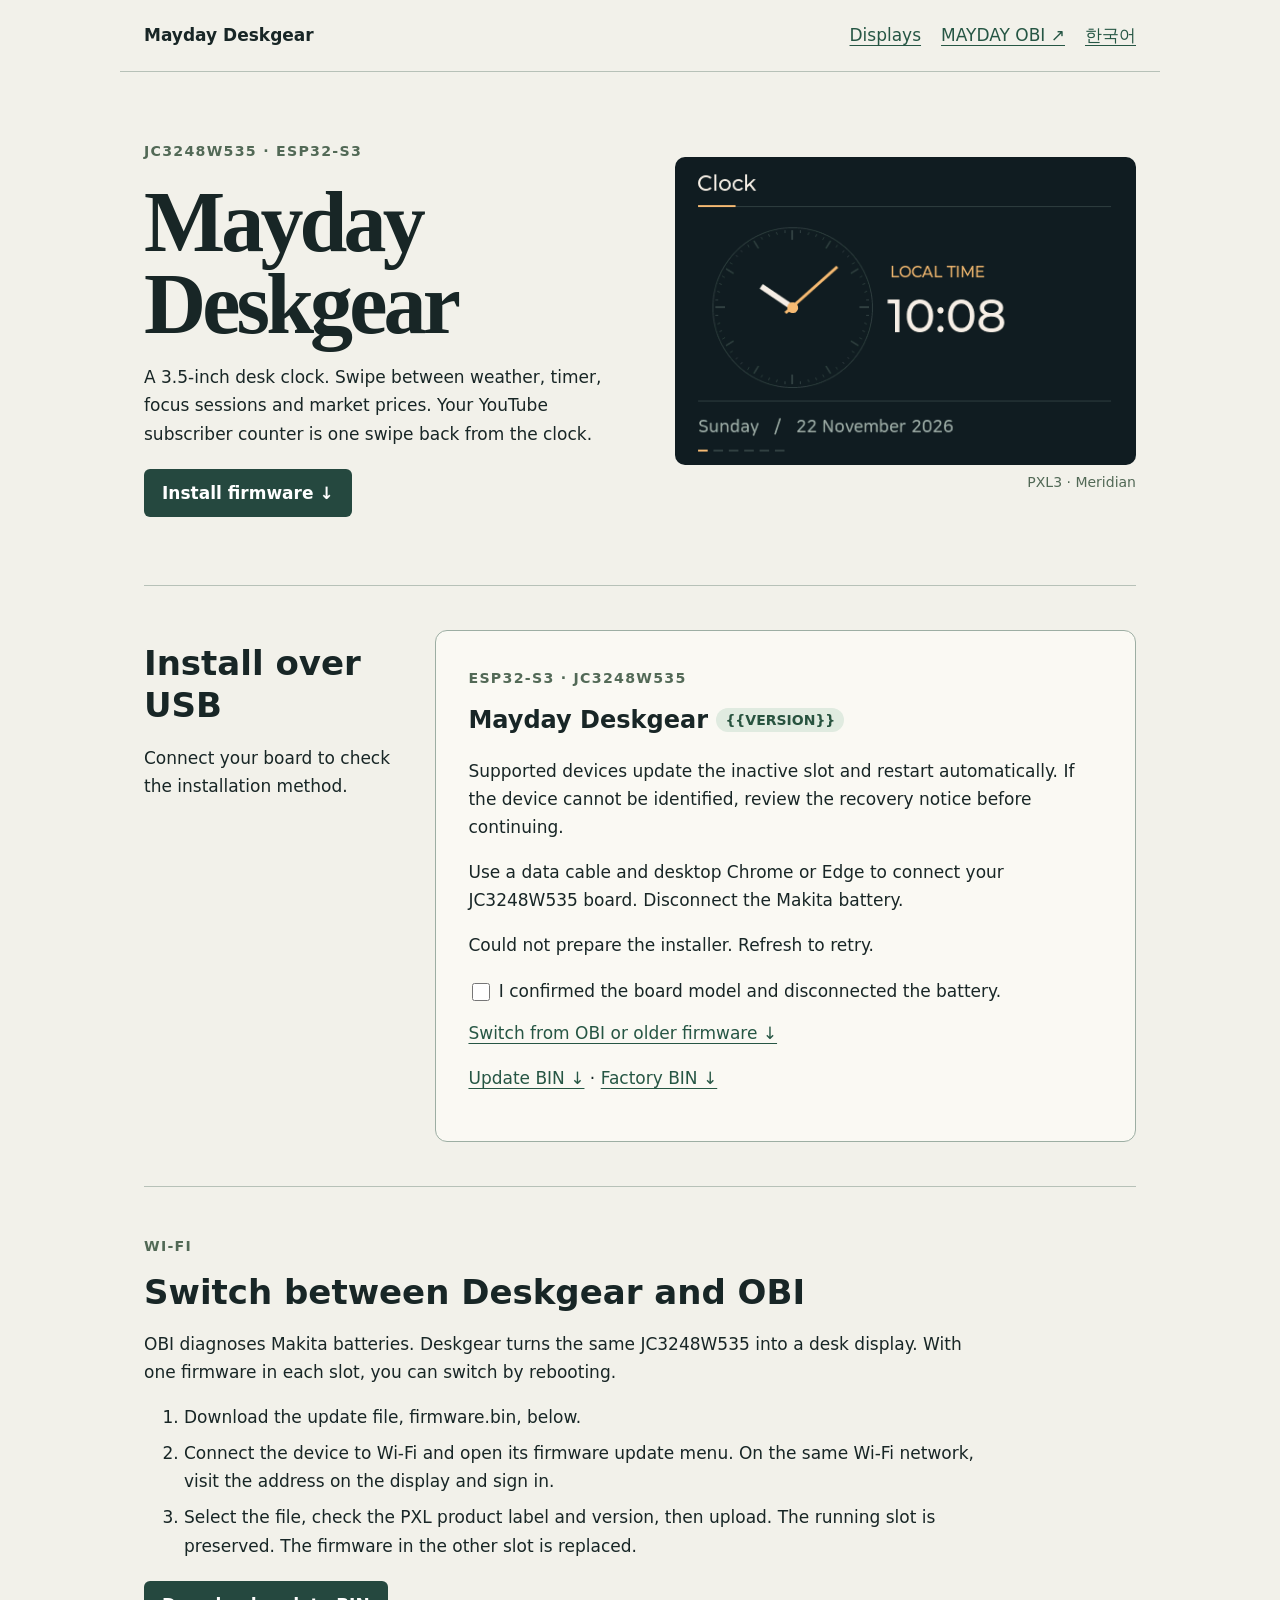
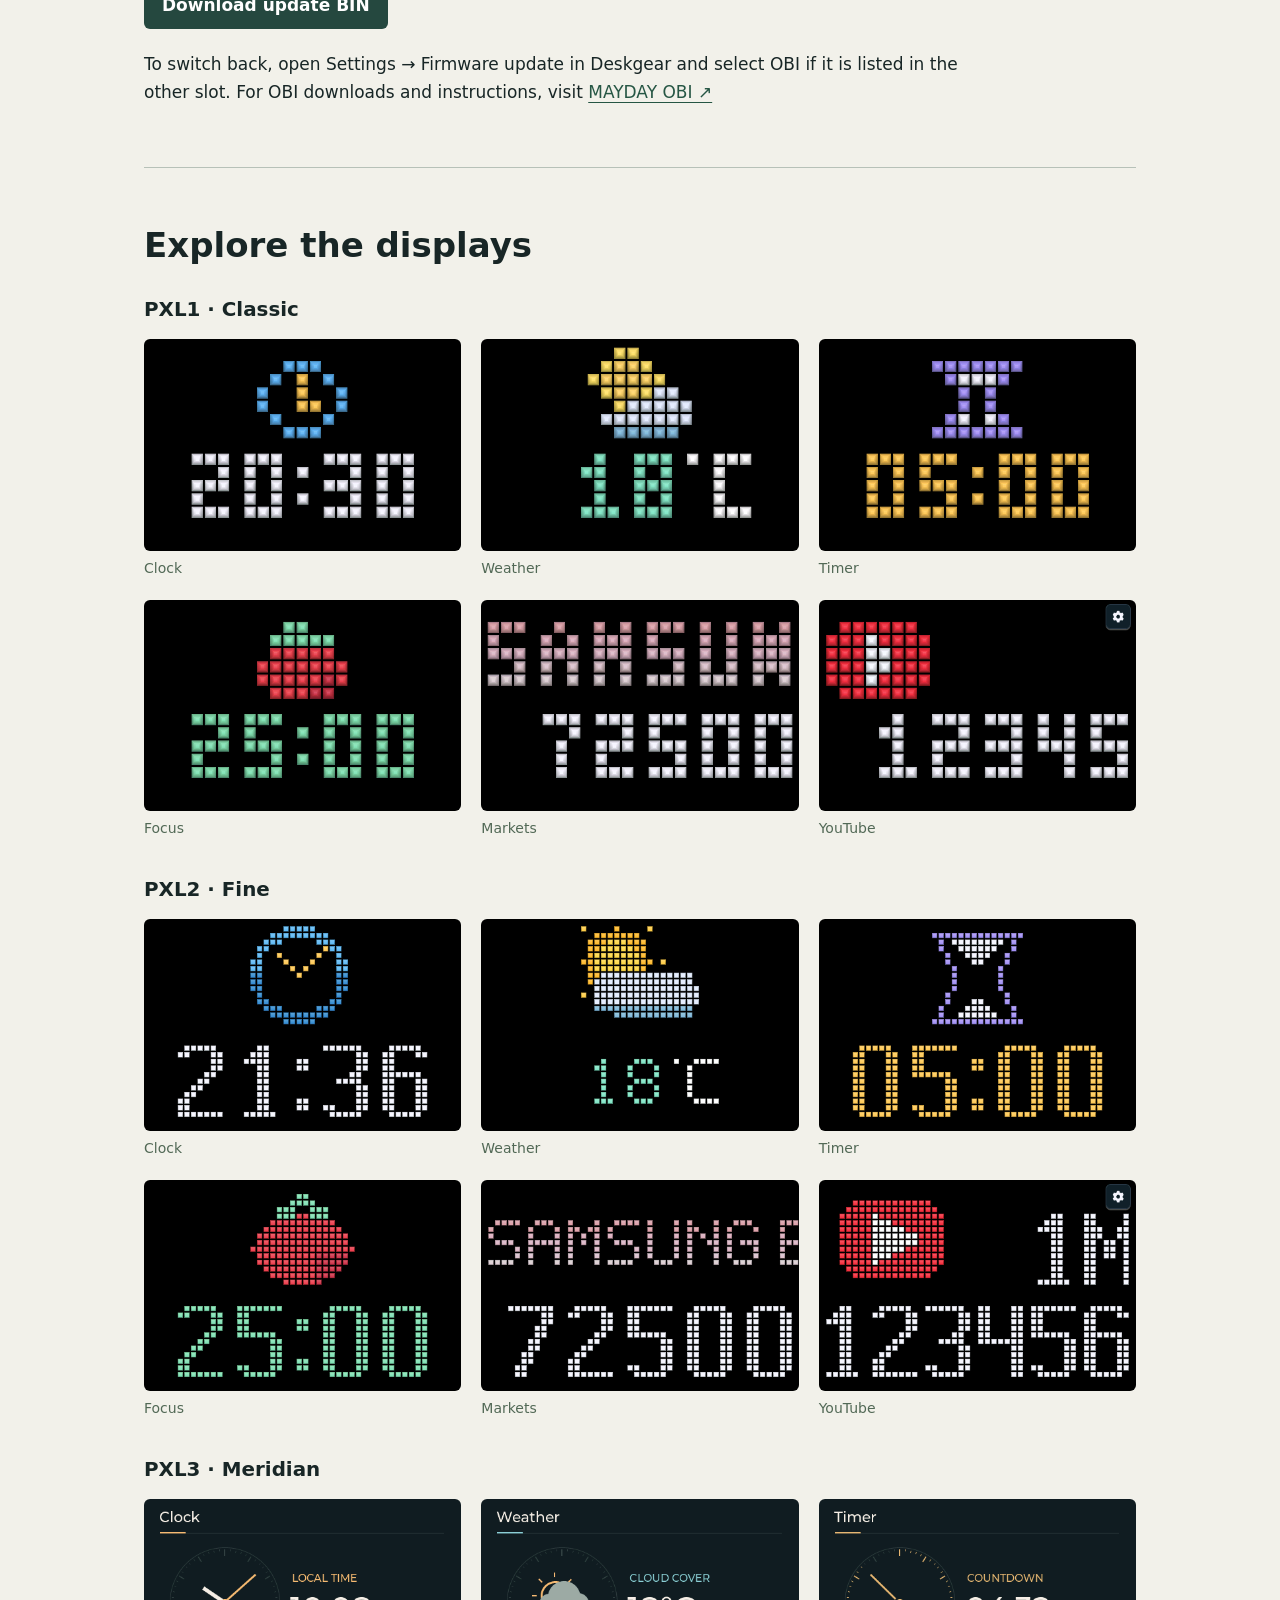
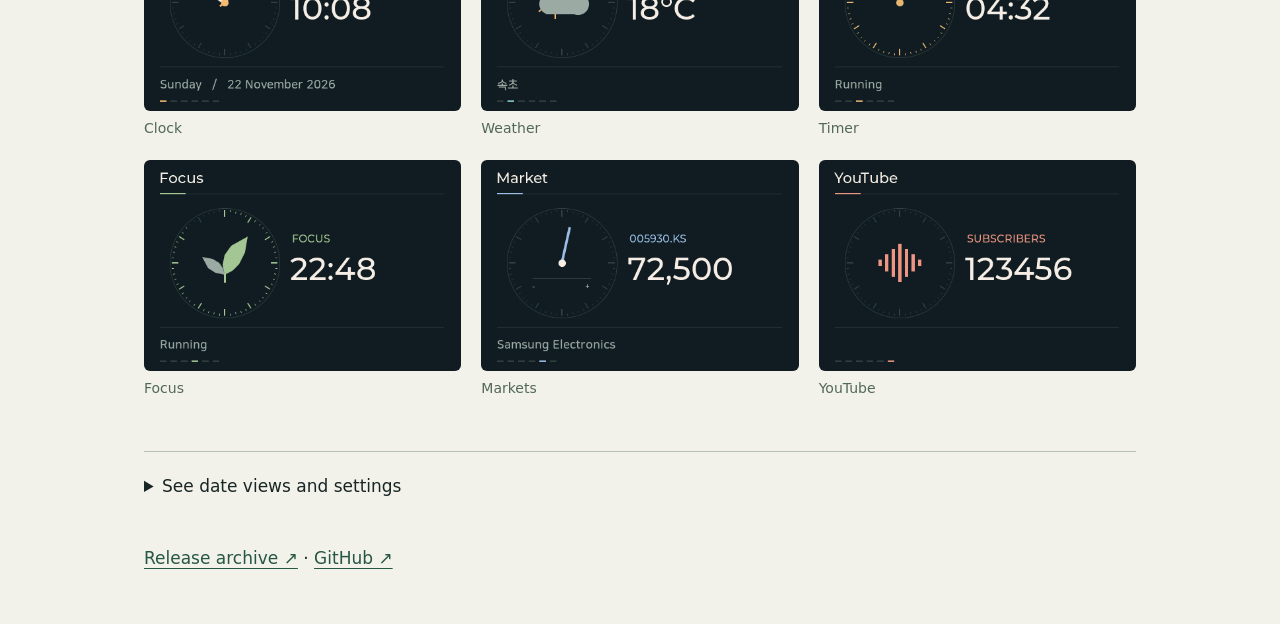
==== site/en/index.html @ 5017c552 "Publish Deskgear v1.00e with USB update detection and complete display gallery" ====
<!doctype html><html lang="en"><meta charset="utf-8"><meta name="viewport" content="width=device-width,initial-scale=1"><title>Mayday Deskgear · Firmware</title><link rel="stylesheet" href="../assets/site.css"><header><strong>Mayday Deskgear</strong><nav><a href="#screens">Displays</a><a href="https://maydaycom.github.io/mayday-obi/en/">MAYDAY OBI ↗</a><a lang="ko" href="../">한국어</a></nav></header><main><section class="hero"><div><small>JC3248W535 · ESP32-S3</small><h1>Mayday<br>Deskgear</h1><p>A 3.5-inch desk clock. Swipe between weather, timer, focus sessions and market prices. Your YouTube subscriber counter is one swipe back from the clock.</p><a class="btn" href="#update">Install firmware ↓</a></div><figure><img src="../assets/meridian.png" width="480" height="320" alt="PXL3 Meridian clock face"><figcaption>PXL3 · Meridian</figcaption></figure></section><section id="update" class="install"><div><h2>Install over USB</h2><p>Connect your board to check the installation method.</p></div><article><small>ESP32-S3 · JC3248W535</small><h3>Mayday Deskgear <b>{{VERSION}}</b></h3><p>Supported devices update the inactive slot and restart automatically. If the device cannot be identified, review the recovery notice before continuing.</p><p>Use a data cable and desktop Chrome or Edge to connect your JC3248W535 board. Disconnect the Makita battery.</p><p id="usb-status" role="status">Preparing the installer.</p><label><input id="board-ok" type="checkbox"> I confirmed the board model and disconnected the battery.</label><div><esp-web-install-button><button class="btn" slot="activate" id="usb-go" disabled>Install firmware via USB</button></esp-web-install-button> <a href="#wifi">Switch from OBI or older firmware ↓</a></div><p><a download href="../firmware/firmware.bin">Update BIN ↓</a> · <a download href="../firmware/firmware.factory.bin">Factory BIN ↓</a></p></article></section><section id="wifi"><small>WI-FI</small><h2>Switch between Deskgear and OBI</h2><p>OBI diagnoses Makita batteries. Deskgear turns the same JC3248W535 into a desk display. With one firmware in each slot, you can switch by rebooting.</p><ol><li>Download the update file, firmware.bin, below.</li><li>Connect the device to Wi-Fi and open its firmware update menu. On the same Wi-Fi network, visit the address on the display and sign in.</li><li>Select the file, check the PXL product label and version, then upload. The running slot is preserved. The firmware in the other slot is replaced.</li></ol><a class="btn" download href="../firmware/firmware.bin">Download update BIN</a><p>To switch back, open Settings → Firmware update in Deskgear and select OBI if it is listed in the other slot. For OBI downloads and instructions, visit <a href="https://maydaycom.github.io/mayday-obi/en/">MAYDAY OBI ↗</a></p></section><section id="screens"><h2>Explore the displays</h2><h3 id="pxl1">PXL1 · Classic</h3><div class="gallery"><figure><a href="../assets/pxl1-clock.png"><img loading="lazy" width="480" height="320" src="../assets/pxl1-clock.png" alt="PXL1 · Classic · Clock"></a><figcaption>Clock</figcaption></figure><figure><a href="../assets/pxl1-weather.png"><img loading="lazy" width="480" height="320" src="../assets/pxl1-weather.png" alt="PXL1 · Classic · Weather"></a><figcaption>Weather</figcaption></figure><figure><a href="../assets/pxl1-timer.png"><img loading="lazy" width="480" height="320" src="../assets/pxl1-timer.png" alt="PXL1 · Classic · Timer"></a><figcaption>Timer</figcaption></figure><figure><a href="../assets/pxl1-pomodoro.png"><img loading="lazy" width="480" height="320" src="../assets/pxl1-pomodoro.png" alt="PXL1 · Classic · Focus"></a><figcaption>Focus</figcaption></figure><figure><a href="../assets/pxl1-market.png"><img loading="lazy" width="480" height="320" src="../assets/pxl1-market.png" alt="PXL1 · Classic · Markets"></a><figcaption>Markets</figcaption></figure><figure><a href="../assets/pxl1-youtube.png"><img loading="lazy" width="480" height="320" src="../assets/pxl1-youtube.png" alt="PXL1 · Classic · YouTube"></a><figcaption>YouTube</figcaption></figure></div><h3 id="pxl2">PXL2 · Fine</h3><div class="gallery"><figure><a href="../assets/pxl2-clock.png"><img loading="lazy" width="480" height="320" src="../assets/pxl2-clock.png" alt="PXL2 · Fine · Clock"></a><figcaption>Clock</figcaption></figure><figure><a href="../assets/pxl2-weather.png"><img loading="lazy" width="480" height="320" src="../assets/pxl2-weather.png" alt="PXL2 · Fine · Weather"></a><figcaption>Weather</figcaption></figure><figure><a href="../assets/pxl2-timer.png"><img loading="lazy" width="480" height="320" src="../assets/pxl2-timer.png" alt="PXL2 · Fine · Timer"></a><figcaption>Timer</figcaption></figure><figure><a href="../assets/pxl2-pomodoro.png"><img loading="lazy" width="480" height="320" src="../assets/pxl2-pomodoro.png" alt="PXL2 · Fine · Focus"></a><figcaption>Focus</figcaption></figure><figure><a href="../assets/pxl2-market.png"><img loading="lazy" width="480" height="320" src="../assets/pxl2-market.png" alt="PXL2 · Fine · Markets"></a><figcaption>Markets</figcaption></figure><figure><a href="../assets/pxl2-youtube.png"><img loading="lazy" width="480" height="320" src="../assets/pxl2-youtube.png" alt="PXL2 · Fine · YouTube"></a><figcaption>YouTube</figcaption></figure></div><h3 id="pxl3">PXL3 · Meridian</h3><div class="gallery"><figure><a href="../assets/pxl3-clock.png"><img loading="lazy" width="480" height="320" src="../assets/pxl3-clock.png" alt="PXL3 · Meridian · Clock"></a><figcaption>Clock</figcaption></figure><figure><a href="../assets/pxl3-weather.png"><img loading="lazy" width="480" height="320" src="../assets/pxl3-weather.png" alt="PXL3 · Meridian · Weather"></a><figcaption>Weather</figcaption></figure><figure><a href="../assets/pxl3-timer.png"><img loading="lazy" width="480" height="320" src="../assets/pxl3-timer.png" alt="PXL3 · Meridian · Timer"></a><figcaption>Timer</figcaption></figure><figure><a href="../assets/pxl3-pomodoro.png"><img loading="lazy" width="480" height="320" src="../assets/pxl3-pomodoro.png" alt="PXL3 · Meridian · Focus"></a><figcaption>Focus</figcaption></figure><figure><a href="../assets/pxl3-market.png"><img loading="lazy" width="480" height="320" src="../assets/pxl3-market.png" alt="PXL3 · Meridian · Markets"></a><figcaption>Markets</figcaption></figure><figure><a href="../assets/pxl3-youtube.png"><img loading="lazy" width="480" height="320" src="../assets/pxl3-youtube.png" alt="PXL3 · Meridian · YouTube"></a><figcaption>YouTube</figcaption></figure></div></section><details class="more"><summary>See date views and settings</summary><div class="gallery"><figure><a href="../assets/pxl1-calendar.png"><img loading="lazy" width="480" height="320" src="../assets/pxl1-calendar.png" alt="PXL1 with date"></a><figcaption>PXL1 with date</figcaption></figure><figure><a href="../assets/pxl2-calendar.png"><img loading="lazy" width="480" height="320" src="../assets/pxl2-calendar.png" alt="PXL2 with date"></a><figcaption>PXL2 with date</figcaption></figure><figure><a href="../assets/settings-menu.png"><img loading="lazy" width="480" height="320" src="../assets/settings-menu.png" alt="Settings"></a><figcaption>Settings</figcaption></figure><figure><a href="../assets/settings-styles.png"><img loading="lazy" width="480" height="320" src="../assets/settings-styles.png" alt="Display styles"></a><figcaption>Display styles</figcaption></figure><figure><a href="../assets/settings-timer1.png"><img loading="lazy" width="480" height="320" src="../assets/settings-timer1.png" alt="PXL1 timer settings"></a><figcaption>PXL1 timer settings</figcaption></figure><figure><a href="../assets/settings-timer2.png"><img loading="lazy" width="480" height="320" src="../assets/settings-timer2.png" alt="PXL2 timer settings"></a><figcaption>PXL2 timer settings</figcaption></figure><figure><a href="../assets/settings-timer3.png"><img loading="lazy" width="480" height="320" src="../assets/settings-timer3.png" alt="PXL3 timer settings"></a><figcaption>PXL3 timer settings</figcaption></figure></div><p><a href="../settings-demo.html?lang=en">Try the six settings screens (simulated) →</a></p></details><footer><a href="https://github.com/MayDayCom/mayday-deskgear/releases">Release archive ↗</a> · <a href="https://github.com/MayDayCom/mayday-deskgear">GitHub ↗</a></footer></main><script type="module" src="../assets/deskgear-install.js"></script></html>
---- site/assets/site.css ----
*{box-sizing:border-box}body{margin:0;background:#f2f1ea;color:#182626;font:17px/1.65 system-ui,sans-serif}header,main{max-width:1040px;margin:auto;padding:0 24px}header{display:flex;align-items:center;justify-content:space-between;min-height:72px;border-bottom:1px solid #b7c1b8}nav{display:flex;gap:20px}a{color:#265644;text-underline-offset:4px}section{padding:44px 0;border-bottom:1px solid #b7c1b8}section p,ol{max-width:78ch}li{margin-bottom:8px}.hero{display:grid;grid-template-columns:1fr 1fr;align-items:center;gap:7%;padding:64px 0}small{color:#526956;font-weight:650;letter-spacing:.09em}h1{font:600 clamp(48px,7vw,86px)/.95 Georgia,serif;letter-spacing:-.045em;margin:18px 0}h2{font-size:clamp(24px,3vw,34px);line-height:1.25;margin:12px 0}figure{margin:0}img{width:100%;height:auto;display:block;border-radius:10px}figcaption{text-align:right;font-size:14px;color:#526956;margin:6px 0}.btn{font:inherit;font-weight:650;display:inline-block;background:#25483f;color:white;border:0;padding:10px 18px;border-radius:6px;text-decoration:none;cursor:pointer;margin:4px 8px 4px 0}footer{padding:24px 0 52px}esp-web-install-button:not(:defined){display:none}@media(max-width:680px){.hero{grid-template-columns:1fr;gap:24px;padding:32px 0}header,main{padding-left:16px;padding-right:16px}nav{gap:10px;font-size:14px}}
.gallery{display:grid;grid-template-columns:repeat(3,minmax(0,1fr));gap:14px 20px}.gallery figcaption{text-align:left}.gallery img{border-radius:6px}#screens h3{margin:28px 0 12px}.btn:disabled{opacity:.5;cursor:default}@media(max-width:680px){.gallery{grid-template-columns:repeat(2,minmax(0,1fr));gap:12px}header nav{flex-wrap:wrap;justify-content:flex-end}}
.install{display:grid;grid-template-columns:minmax(165px,1fr) minmax(0,2.7fr);gap:32px}.install article{border:1px solid #9daea3;border-radius:12px;padding:clamp(16px,3vw,32px);background:#faf9f3}.install h3{font-size:24px;margin:10px 0}.install h3 b{font-size:14px;color:#28533f;background:#e0ebe0;padding:4px 9px;border-radius:20px;vertical-align:middle;white-space:nowrap}.install label{display:block;margin:14px 0}.install input{width:18px;height:18px;vertical-align:middle}.more{padding:20px 0}.more summary{cursor:pointer}.more .gallery{margin-top:18px}@media(max-width:700px){.install{grid-template-columns:1fr;gap:12px}}
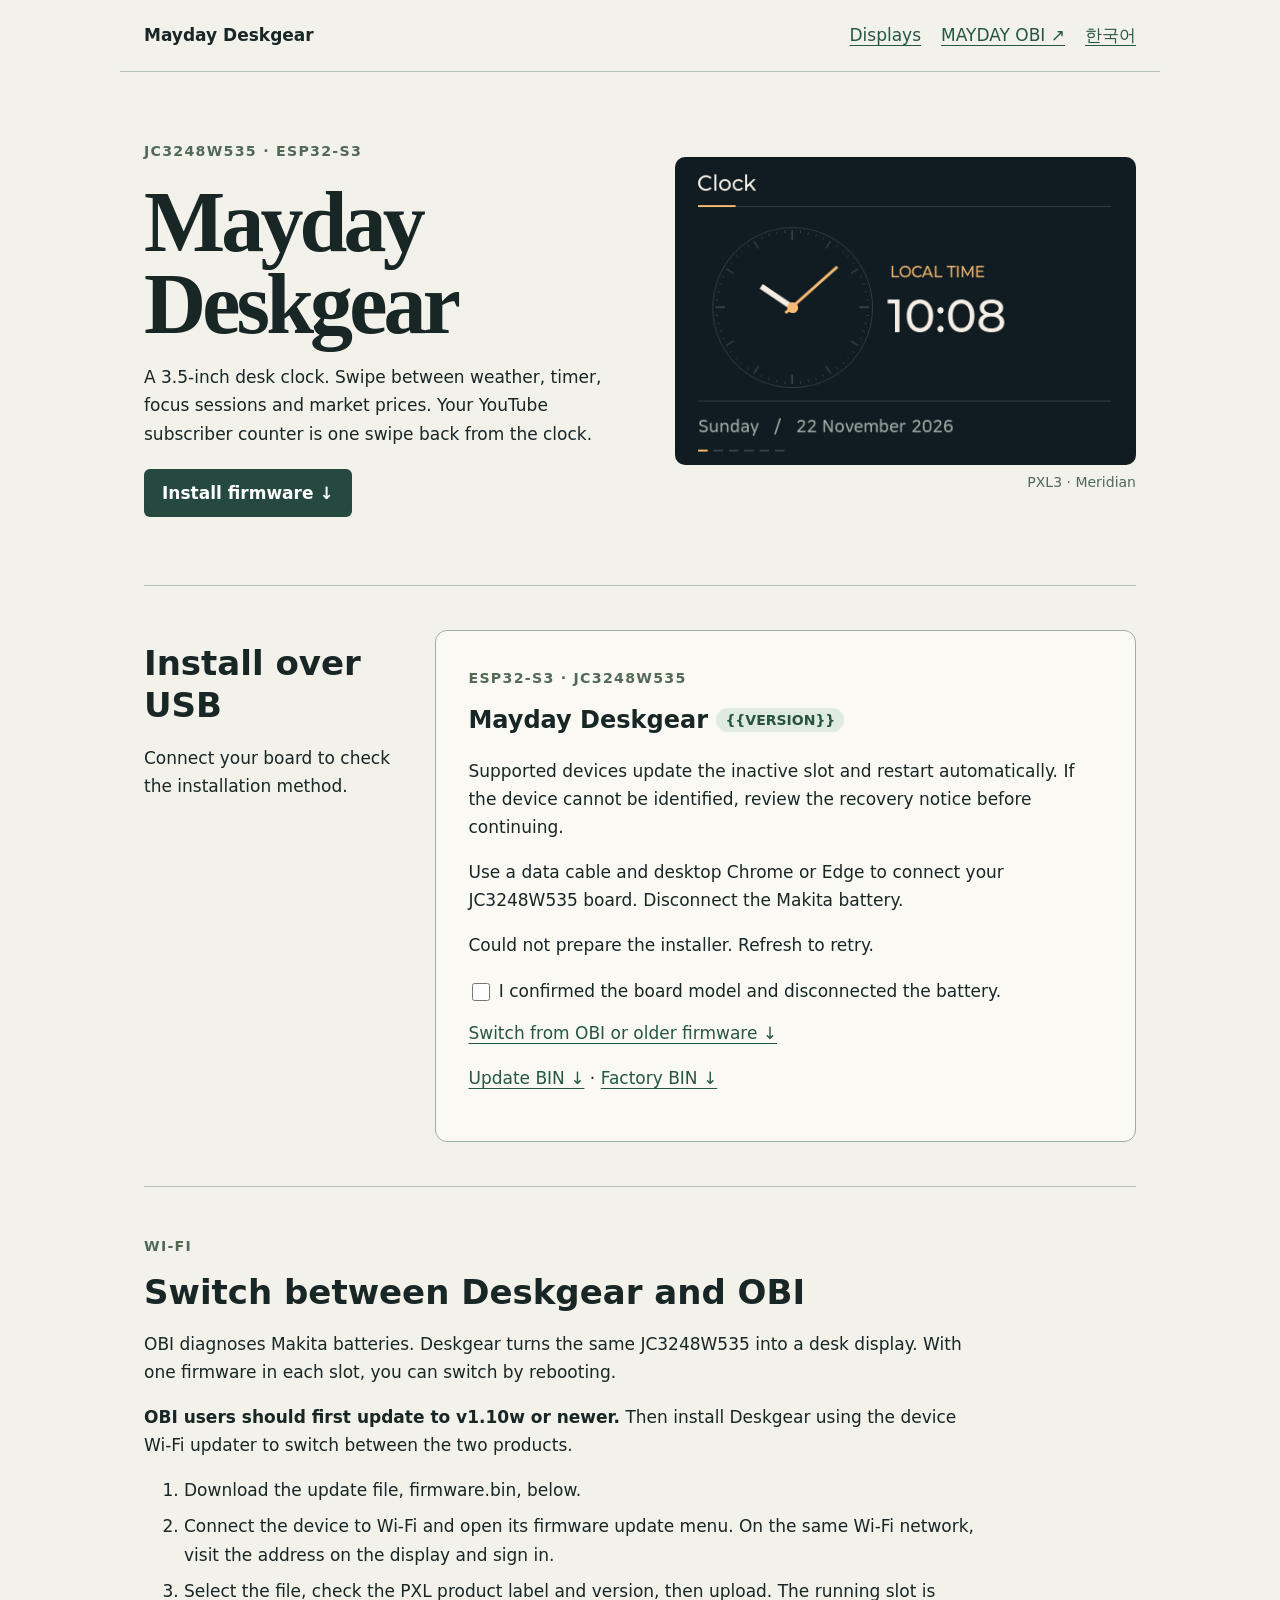
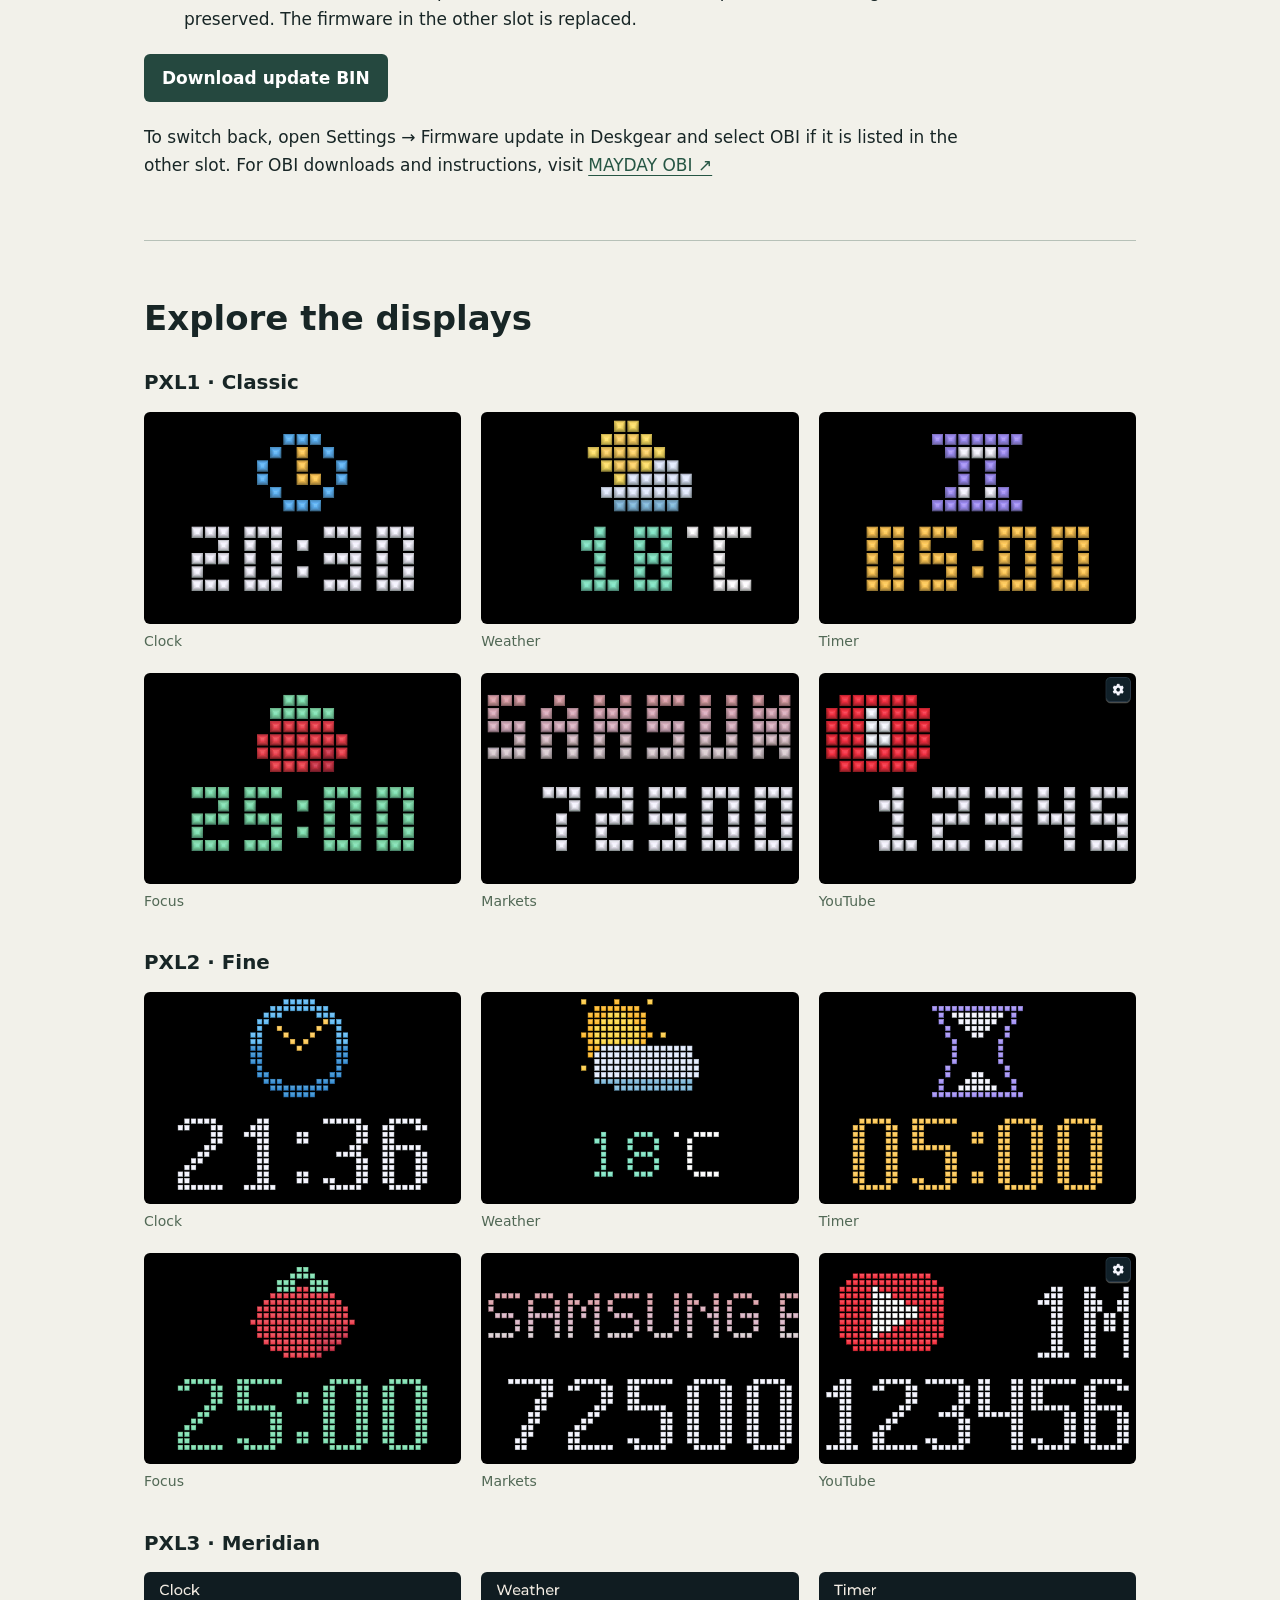
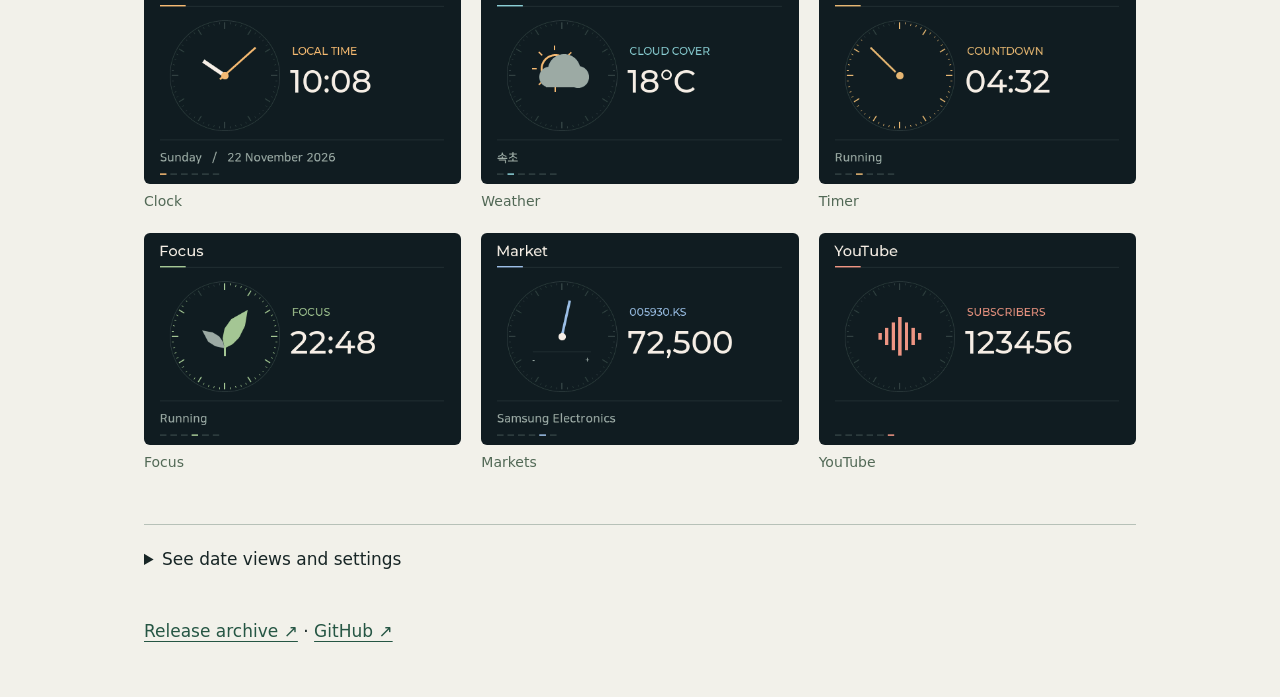
==== commit 6ac10352: "Clarify OBI v1.10w minimum for Deskgear switching" ====
--- a/site/en/index.html
+++ b/site/en/index.html
@@ -1 +1 @@
-<!doctype html><html lang="en"><meta charset="utf-8"><meta name="viewport" content="width=device-width,initial-scale=1"><title>Mayday Deskgear · Firmware</title><link rel="stylesheet" href="../assets/site.css"><header><strong>Mayday Deskgear</strong><nav><a href="#screens">Displays</a><a href="https://maydaycom.github.io/mayday-obi/en/">MAYDAY OBI ↗</a><a lang="ko" href="../">한국어</a></nav></header><main><section class="hero"><div><small>JC3248W535 · ESP32-S3</small><h1>Mayday<br>Deskgear</h1><p>A 3.5-inch desk clock. Swipe between weather, timer, focus sessions and market prices. Your YouTube subscriber counter is one swipe back from the clock.</p><a class="btn" href="#update">Install firmware ↓</a></div><figure><img src="../assets/meridian.png" width="480" height="320" alt="PXL3 Meridian clock face"><figcaption>PXL3 · Meridian</figcaption></figure></section><section id="update" class="install"><div><h2>Install over USB</h2><p>Connect your board to check the installation method.</p></div><article><small>ESP32-S3 · JC3248W535</small><h3>Mayday Deskgear <b>{{VERSION}}</b></h3><p>Supported devices update the inactive slot and restart automatically. If the device cannot be identified, review the recovery notice before continuing.</p><p>Use a data cable and desktop Chrome or Edge to connect your JC3248W535 board. Disconnect the Makita battery.</p><p id="usb-status" role="status">Preparing the installer.</p><label><input id="board-ok" type="checkbox"> I confirmed the board model and disconnected the battery.</label><div><esp-web-install-button><button class="btn" slot="activate" id="usb-go" disabled>Install firmware via USB</button></esp-web-install-button> <a href="#wifi">Switch from OBI or older firmware ↓</a></div><p><a download href="../firmware/firmware.bin">Update BIN ↓</a> · <a download href="../firmware/firmware.factory.bin">Factory BIN ↓</a></p></article></section><section id="wifi"><small>WI-FI</small><h2>Switch between Deskgear and OBI</h2><p>OBI diagnoses Makita batteries. Deskgear turns the same JC3248W535 into a desk display. With one firmware in each slot, you can switch by rebooting.</p><ol><li>Download the update file, firmware.bin, below.</li><li>Connect the device to Wi-Fi and open its firmware update menu. On the same Wi-Fi network, visit the address on the display and sign in.</li><li>Select the file, check the PXL product label and version, then upload. The running slot is preserved. The firmware in the other slot is replaced.</li></ol><a class="btn" download href="../firmware/firmware.bin">Download update BIN</a><p>To switch back, open Settings → Firmware update in Deskgear and select OBI if it is listed in the other slot. For OBI downloads and instructions, visit <a href="https://maydaycom.github.io/mayday-obi/en/">MAYDAY OBI ↗</a></p></section><section id="screens"><h2>Explore the displays</h2><h3 id="pxl1">PXL1 · Classic</h3><div class="gallery"><figure><a href="../assets/pxl1-clock.png"><img loading="lazy" width="480" height="320" src="../assets/pxl1-clock.png" alt="PXL1 · Classic · Clock"></a><figcaption>Clock</figcaption></figure><figure><a href="../assets/pxl1-weather.png"><img loading="lazy" width="480" height="320" src="../assets/pxl1-weather.png" alt="PXL1 · Classic · Weather"></a><figcaption>Weather</figcaption></figure><figure><a href="../assets/pxl1-timer.png"><img loading="lazy" width="480" height="320" src="../assets/pxl1-timer.png" alt="PXL1 · Classic · Timer"></a><figcaption>Timer</figcaption></figure><figure><a href="../assets/pxl1-pomodoro.png"><img loading="lazy" width="480" height="320" src="../assets/pxl1-pomodoro.png" alt="PXL1 · Classic · Focus"></a><figcaption>Focus</figcaption></figure><figure><a href="../assets/pxl1-market.png"><img loading="lazy" width="480" height="320" src="../assets/pxl1-market.png" alt="PXL1 · Classic · Markets"></a><figcaption>Markets</figcaption></figure><figure><a href="../assets/pxl1-youtube.png"><img loading="lazy" width="480" height="320" src="../assets/pxl1-youtube.png" alt="PXL1 · Classic · YouTube"></a><figcaption>YouTube</figcaption></figure></div><h3 id="pxl2">PXL2 · Fine</h3><div class="gallery"><figure><a href="../assets/pxl2-clock.png"><img loading="lazy" width="480" height="320" src="../assets/pxl2-clock.png" alt="PXL2 · Fine · Clock"></a><figcaption>Clock</figcaption></figure><figure><a href="../assets/pxl2-weather.png"><img loading="lazy" width="480" height="320" src="../assets/pxl2-weather.png" alt="PXL2 · Fine · Weather"></a><figcaption>Weather</figcaption></figure><figure><a href="../assets/pxl2-timer.png"><img loading="lazy" width="480" height="320" src="../assets/pxl2-timer.png" alt="PXL2 · Fine · Timer"></a><figcaption>Timer</figcaption></figure><figure><a href="../assets/pxl2-pomodoro.png"><img loading="lazy" width="480" height="320" src="../assets/pxl2-pomodoro.png" alt="PXL2 · Fine · Focus"></a><figcaption>Focus</figcaption></figure><figure><a href="../assets/pxl2-market.png"><img loading="lazy" width="480" height="320" src="../assets/pxl2-market.png" alt="PXL2 · Fine · Markets"></a><figcaption>Markets</figcaption></figure><figure><a href="../assets/pxl2-youtube.png"><img loading="lazy" width="480" height="320" src="../assets/pxl2-youtube.png" alt="PXL2 · Fine · YouTube"></a><figcaption>YouTube</figcaption></figure></div><h3 id="pxl3">PXL3 · Meridian</h3><div class="gallery"><figure><a href="../assets/pxl3-clock.png"><img loading="lazy" width="480" height="320" src="../assets/pxl3-clock.png" alt="PXL3 · Meridian · Clock"></a><figcaption>Clock</figcaption></figure><figure><a href="../assets/pxl3-weather.png"><img loading="lazy" width="480" height="320" src="../assets/pxl3-weather.png" alt="PXL3 · Meridian · Weather"></a><figcaption>Weather</figcaption></figure><figure><a href="../assets/pxl3-timer.png"><img loading="lazy" width="480" height="320" src="../assets/pxl3-timer.png" alt="PXL3 · Meridian · Timer"></a><figcaption>Timer</figcaption></figure><figure><a href="../assets/pxl3-pomodoro.png"><img loading="lazy" width="480" height="320" src="../assets/pxl3-pomodoro.png" alt="PXL3 · Meridian · Focus"></a><figcaption>Focus</figcaption></figure><figure><a href="../assets/pxl3-market.png"><img loading="lazy" width="480" height="320" src="../assets/pxl3-market.png" alt="PXL3 · Meridian · Markets"></a><figcaption>Markets</figcaption></figure><figure><a href="../assets/pxl3-youtube.png"><img loading="lazy" width="480" height="320" src="../assets/pxl3-youtube.png" alt="PXL3 · Meridian · YouTube"></a><figcaption>YouTube</figcaption></figure></div></section><details class="more"><summary>See date views and settings</summary><div class="gallery"><figure><a href="../assets/pxl1-calendar.png"><img loading="lazy" width="480" height="320" src="../assets/pxl1-calendar.png" alt="PXL1 with date"></a><figcaption>PXL1 with date</figcaption></figure><figure><a href="../assets/pxl2-calendar.png"><img loading="lazy" width="480" height="320" src="../assets/pxl2-calendar.png" alt="PXL2 with date"></a><figcaption>PXL2 with date</figcaption></figure><figure><a href="../assets/settings-menu.png"><img loading="lazy" width="480" height="320" src="../assets/settings-menu.png" alt="Settings"></a><figcaption>Settings</figcaption></figure><figure><a href="../assets/settings-styles.png"><img loading="lazy" width="480" height="320" src="../assets/settings-styles.png" alt="Display styles"></a><figcaption>Display styles</figcaption></figure><figure><a href="../assets/settings-timer1.png"><img loading="lazy" width="480" height="320" src="../assets/settings-timer1.png" alt="PXL1 timer settings"></a><figcaption>PXL1 timer settings</figcaption></figure><figure><a href="../assets/settings-timer2.png"><img loading="lazy" width="480" height="320" src="../assets/settings-timer2.png" alt="PXL2 timer settings"></a><figcaption>PXL2 timer settings</figcaption></figure><figure><a href="../assets/settings-timer3.png"><img loading="lazy" width="480" height="320" src="../assets/settings-timer3.png" alt="PXL3 timer settings"></a><figcaption>PXL3 timer settings</figcaption></figure></div><p><a href="../settings-demo.html?lang=en">Try the six settings screens (simulated) →</a></p></details><footer><a href="https://github.com/MayDayCom/mayday-deskgear/releases">Release archive ↗</a> · <a href="https://github.com/MayDayCom/mayday-deskgear">GitHub ↗</a></footer></main><script type="module" src="../assets/deskgear-install.js"></script></html>+<!doctype html><html lang="en"><meta charset="utf-8"><meta name="viewport" content="width=device-width,initial-scale=1"><title>Mayday Deskgear · Firmware</title><link rel="stylesheet" href="../assets/site.css"><header><strong>Mayday Deskgear</strong><nav><a href="#screens">Displays</a><a href="https://maydaycom.github.io/mayday-obi/en/">MAYDAY OBI ↗</a><a lang="ko" href="../">한국어</a></nav></header><main><section class="hero"><div><small>JC3248W535 · ESP32-S3</small><h1>Mayday<br>Deskgear</h1><p>A 3.5-inch desk clock. Swipe between weather, timer, focus sessions and market prices. Your YouTube subscriber counter is one swipe back from the clock.</p><a class="btn" href="#update">Install firmware ↓</a></div><figure><img src="../assets/meridian.png" width="480" height="320" alt="PXL3 Meridian clock face"><figcaption>PXL3 · Meridian</figcaption></figure></section><section id="update" class="install"><div><h2>Install over USB</h2><p>Connect your board to check the installation method.</p></div><article><small>ESP32-S3 · JC3248W535</small><h3>Mayday Deskgear <b>{{VERSION}}</b></h3><p>Supported devices update the inactive slot and restart automatically. If the device cannot be identified, review the recovery notice before continuing.</p><p>Use a data cable and desktop Chrome or Edge to connect your JC3248W535 board. Disconnect the Makita battery.</p><p id="usb-status" role="status">Preparing the installer.</p><label><input id="board-ok" type="checkbox"> I confirmed the board model and disconnected the battery.</label><div><esp-web-install-button><button class="btn" slot="activate" id="usb-go" disabled>Install firmware via USB</button></esp-web-install-button> <a href="#wifi">Switch from OBI or older firmware ↓</a></div><p><a download href="../firmware/firmware.bin">Update BIN ↓</a> · <a download href="../firmware/firmware.factory.bin">Factory BIN ↓</a></p></article></section><section id="wifi"><small>WI-FI</small><h2>Switch between Deskgear and OBI</h2><p>OBI diagnoses Makita batteries. Deskgear turns the same JC3248W535 into a desk display. With one firmware in each slot, you can switch by rebooting.</p><p><strong>OBI users should first update to v1.10w or newer.</strong> Then install Deskgear using the device Wi-Fi updater to switch between the two products.</p><ol><li>Download the update file, firmware.bin, below.</li><li>Connect the device to Wi-Fi and open its firmware update menu. On the same Wi-Fi network, visit the address on the display and sign in.</li><li>Select the file, check the PXL product label and version, then upload. The running slot is preserved. The firmware in the other slot is replaced.</li></ol><a class="btn" download href="../firmware/firmware.bin">Download update BIN</a><p>To switch back, open Settings → Firmware update in Deskgear and select OBI if it is listed in the other slot. For OBI downloads and instructions, visit <a href="https://maydaycom.github.io/mayday-obi/en/">MAYDAY OBI ↗</a></p></section><section id="screens"><h2>Explore the displays</h2><h3 id="pxl1">PXL1 · Classic</h3><div class="gallery"><figure><a href="../assets/pxl1-clock.png"><img loading="lazy" width="480" height="320" src="../assets/pxl1-clock.png" alt="PXL1 · Classic · Clock"></a><figcaption>Clock</figcaption></figure><figure><a href="../assets/pxl1-weather.png"><img loading="lazy" width="480" height="320" src="../assets/pxl1-weather.png" alt="PXL1 · Classic · Weather"></a><figcaption>Weather</figcaption></figure><figure><a href="../assets/pxl1-timer.png"><img loading="lazy" width="480" height="320" src="../assets/pxl1-timer.png" alt="PXL1 · Classic · Timer"></a><figcaption>Timer</figcaption></figure><figure><a href="../assets/pxl1-pomodoro.png"><img loading="lazy" width="480" height="320" src="../assets/pxl1-pomodoro.png" alt="PXL1 · Classic · Focus"></a><figcaption>Focus</figcaption></figure><figure><a href="../assets/pxl1-market.png"><img loading="lazy" width="480" height="320" src="../assets/pxl1-market.png" alt="PXL1 · Classic · Markets"></a><figcaption>Markets</figcaption></figure><figure><a href="../assets/pxl1-youtube.png"><img loading="lazy" width="480" height="320" src="../assets/pxl1-youtube.png" alt="PXL1 · Classic · YouTube"></a><figcaption>YouTube</figcaption></figure></div><h3 id="pxl2">PXL2 · Fine</h3><div class="gallery"><figure><a href="../assets/pxl2-clock.png"><img loading="lazy" width="480" height="320" src="../assets/pxl2-clock.png" alt="PXL2 · Fine · Clock"></a><figcaption>Clock</figcaption></figure><figure><a href="../assets/pxl2-weather.png"><img loading="lazy" width="480" height="320" src="../assets/pxl2-weather.png" alt="PXL2 · Fine · Weather"></a><figcaption>Weather</figcaption></figure><figure><a href="../assets/pxl2-timer.png"><img loading="lazy" width="480" height="320" src="../assets/pxl2-timer.png" alt="PXL2 · Fine · Timer"></a><figcaption>Timer</figcaption></figure><figure><a href="../assets/pxl2-pomodoro.png"><img loading="lazy" width="480" height="320" src="../assets/pxl2-pomodoro.png" alt="PXL2 · Fine · Focus"></a><figcaption>Focus</figcaption></figure><figure><a href="../assets/pxl2-market.png"><img loading="lazy" width="480" height="320" src="../assets/pxl2-market.png" alt="PXL2 · Fine · Markets"></a><figcaption>Markets</figcaption></figure><figure><a href="../assets/pxl2-youtube.png"><img loading="lazy" width="480" height="320" src="../assets/pxl2-youtube.png" alt="PXL2 · Fine · YouTube"></a><figcaption>YouTube</figcaption></figure></div><h3 id="pxl3">PXL3 · Meridian</h3><div class="gallery"><figure><a href="../assets/pxl3-clock.png"><img loading="lazy" width="480" height="320" src="../assets/pxl3-clock.png" alt="PXL3 · Meridian · Clock"></a><figcaption>Clock</figcaption></figure><figure><a href="../assets/pxl3-weather.png"><img loading="lazy" width="480" height="320" src="../assets/pxl3-weather.png" alt="PXL3 · Meridian · Weather"></a><figcaption>Weather</figcaption></figure><figure><a href="../assets/pxl3-timer.png"><img loading="lazy" width="480" height="320" src="../assets/pxl3-timer.png" alt="PXL3 · Meridian · Timer"></a><figcaption>Timer</figcaption></figure><figure><a href="../assets/pxl3-pomodoro.png"><img loading="lazy" width="480" height="320" src="../assets/pxl3-pomodoro.png" alt="PXL3 · Meridian · Focus"></a><figcaption>Focus</figcaption></figure><figure><a href="../assets/pxl3-market.png"><img loading="lazy" width="480" height="320" src="../assets/pxl3-market.png" alt="PXL3 · Meridian · Markets"></a><figcaption>Markets</figcaption></figure><figure><a href="../assets/pxl3-youtube.png"><img loading="lazy" width="480" height="320" src="../assets/pxl3-youtube.png" alt="PXL3 · Meridian · YouTube"></a><figcaption>YouTube</figcaption></figure></div></section><details class="more"><summary>See date views and settings</summary><div class="gallery"><figure><a href="../assets/pxl1-calendar.png"><img loading="lazy" width="480" height="320" src="../assets/pxl1-calendar.png" alt="PXL1 with date"></a><figcaption>PXL1 with date</figcaption></figure><figure><a href="../assets/pxl2-calendar.png"><img loading="lazy" width="480" height="320" src="../assets/pxl2-calendar.png" alt="PXL2 with date"></a><figcaption>PXL2 with date</figcaption></figure><figure><a href="../assets/settings-menu.png"><img loading="lazy" width="480" height="320" src="../assets/settings-menu.png" alt="Settings"></a><figcaption>Settings</figcaption></figure><figure><a href="../assets/settings-styles.png"><img loading="lazy" width="480" height="320" src="../assets/settings-styles.png" alt="Display styles"></a><figcaption>Display styles</figcaption></figure><figure><a href="../assets/settings-timer1.png"><img loading="lazy" width="480" height="320" src="../assets/settings-timer1.png" alt="PXL1 timer settings"></a><figcaption>PXL1 timer settings</figcaption></figure><figure><a href="../assets/settings-timer2.png"><img loading="lazy" width="480" height="320" src="../assets/settings-timer2.png" alt="PXL2 timer settings"></a><figcaption>PXL2 timer settings</figcaption></figure><figure><a href="../assets/settings-timer3.png"><img loading="lazy" width="480" height="320" src="../assets/settings-timer3.png" alt="PXL3 timer settings"></a><figcaption>PXL3 timer settings</figcaption></figure></div><p><a href="../settings-demo.html?lang=en">Try the six settings screens (simulated) →</a></p></details><footer><a href="https://github.com/MayDayCom/mayday-deskgear/releases">Release archive ↗</a> · <a href="https://github.com/MayDayCom/mayday-deskgear">GitHub ↗</a></footer></main><script type="module" src="../assets/deskgear-install.js"></script></html>
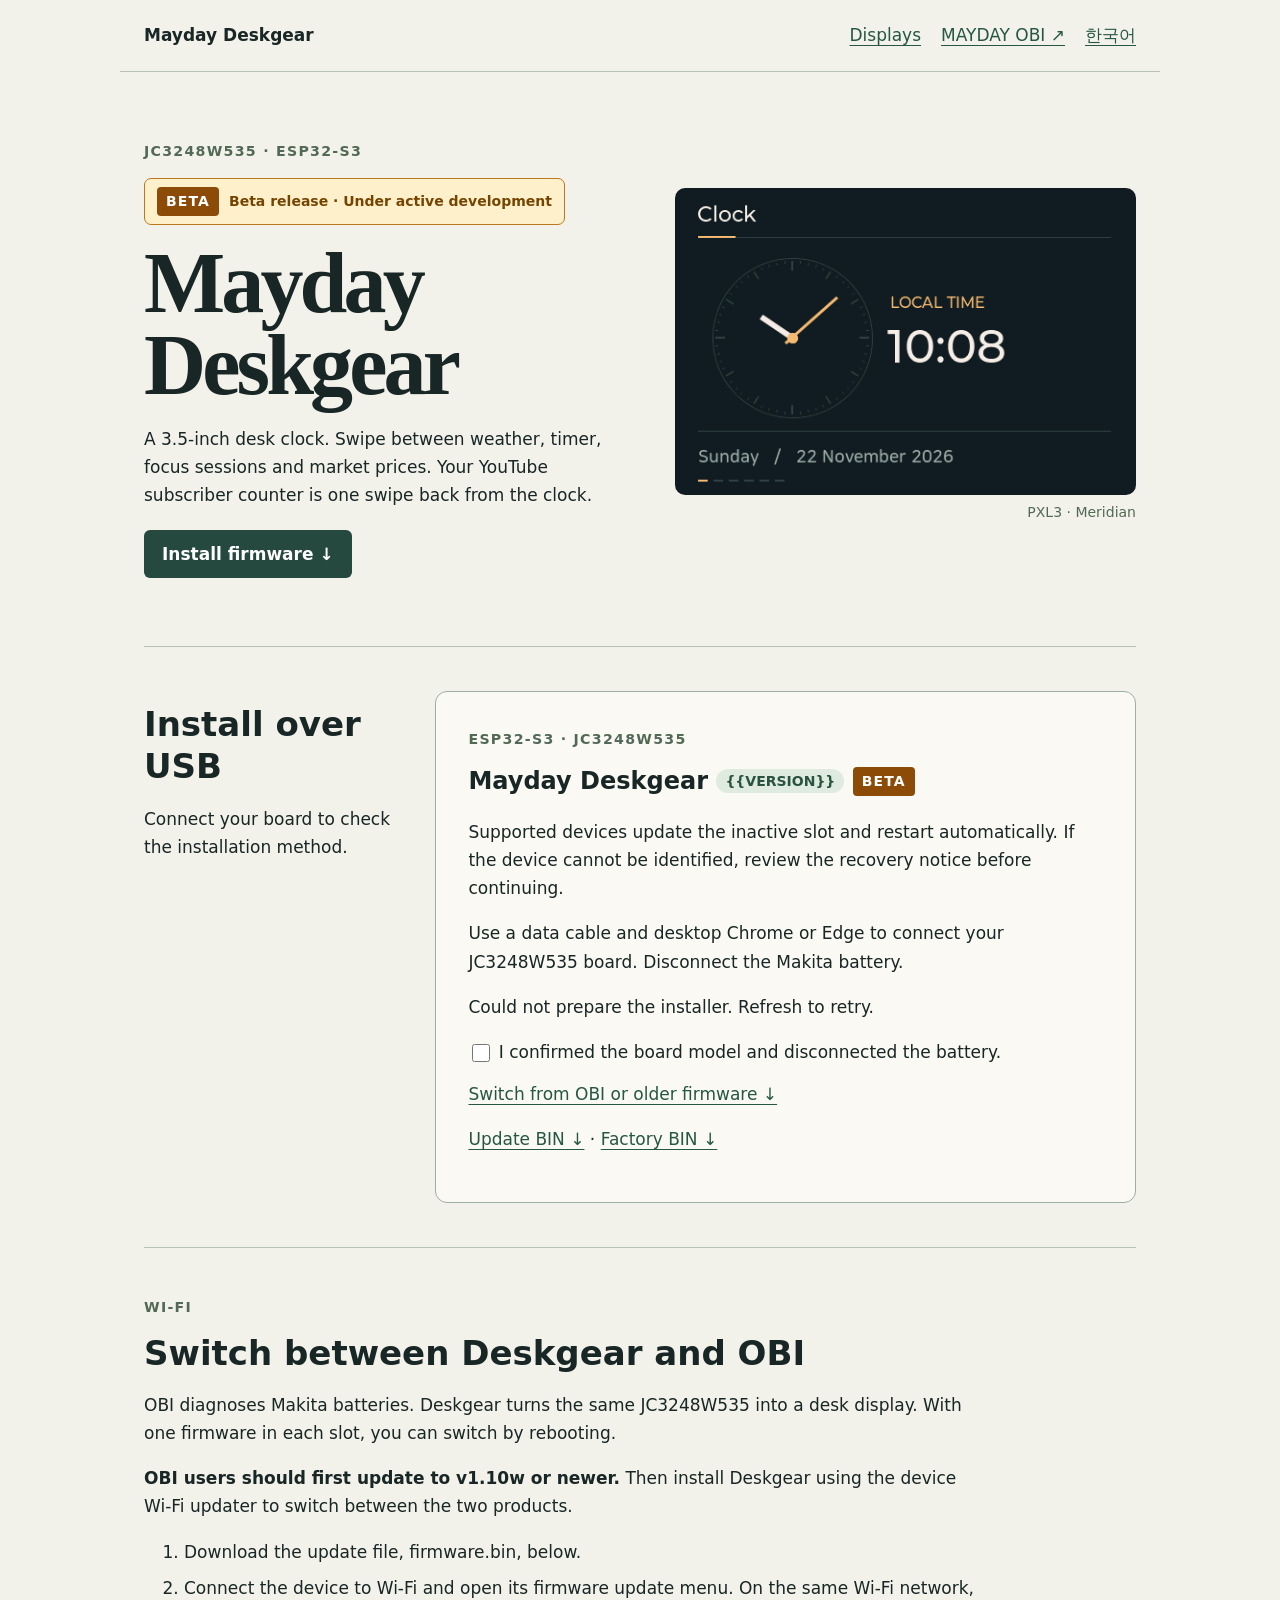
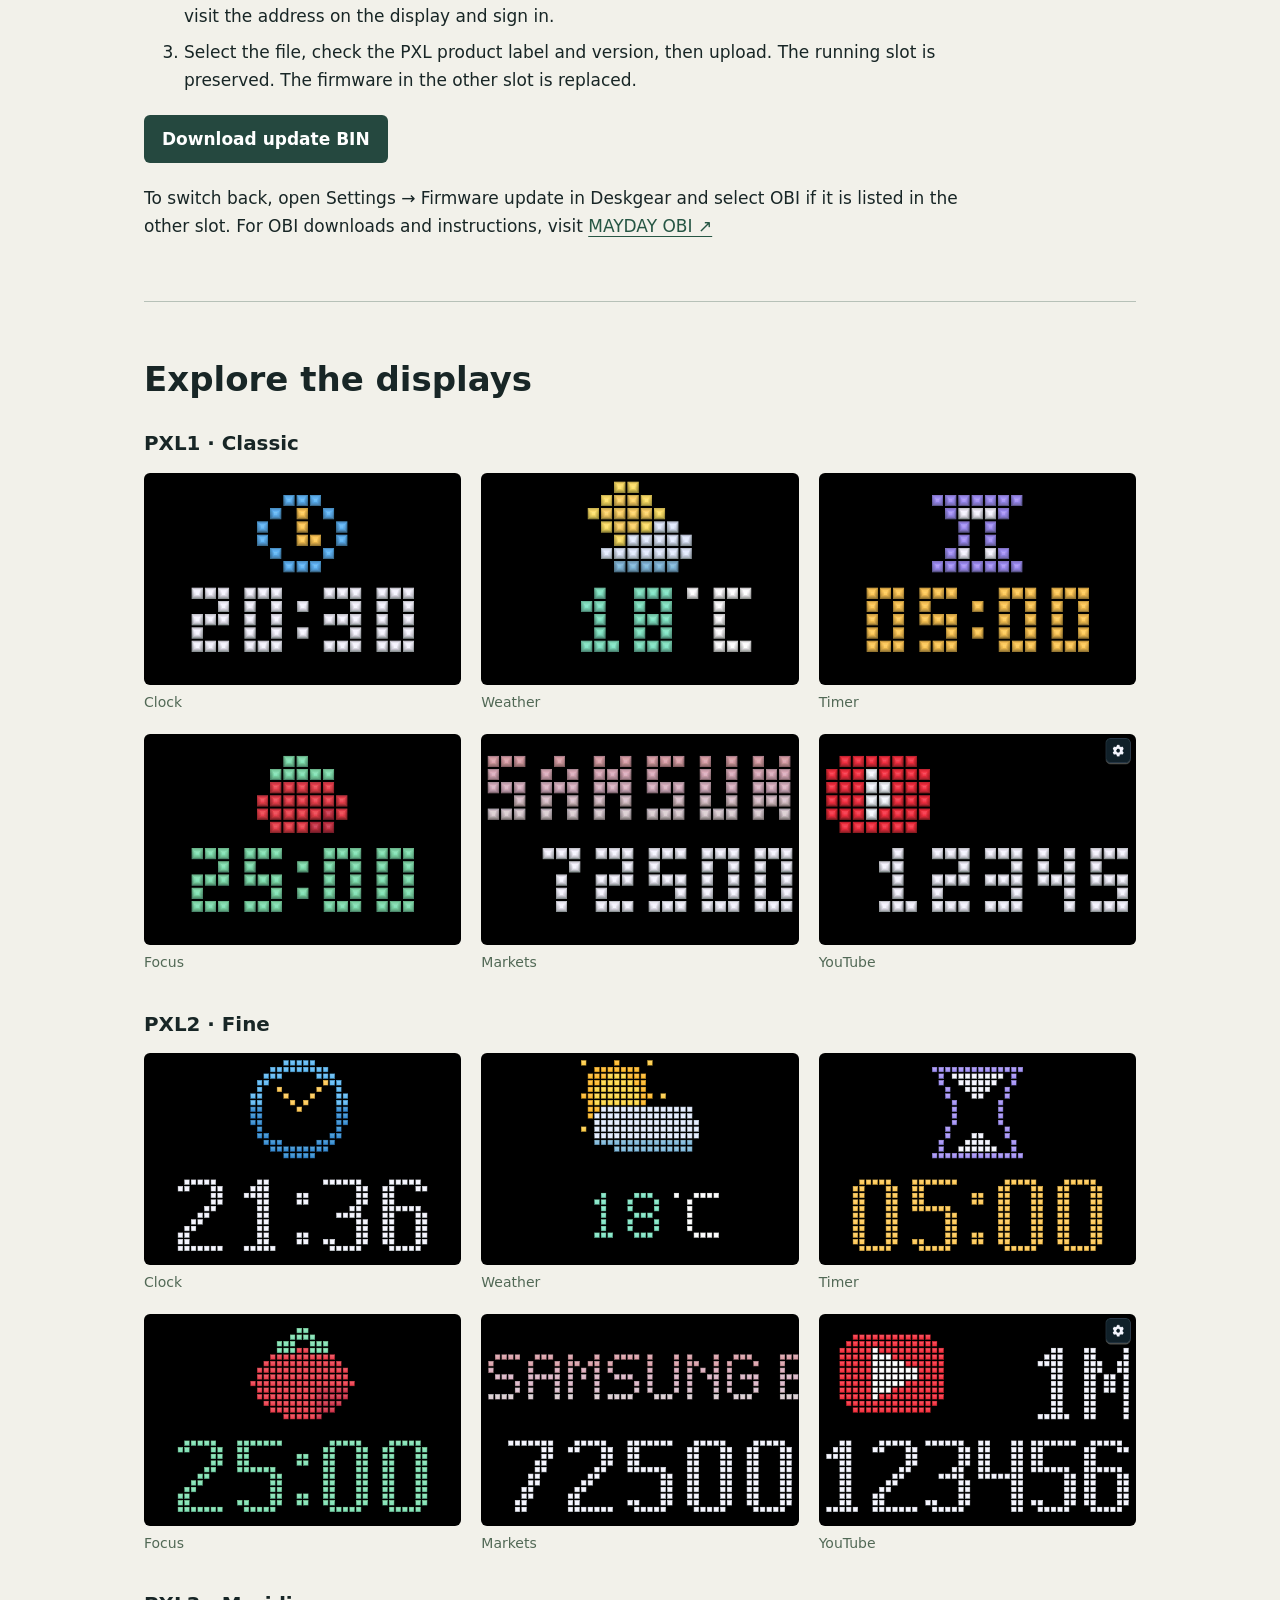
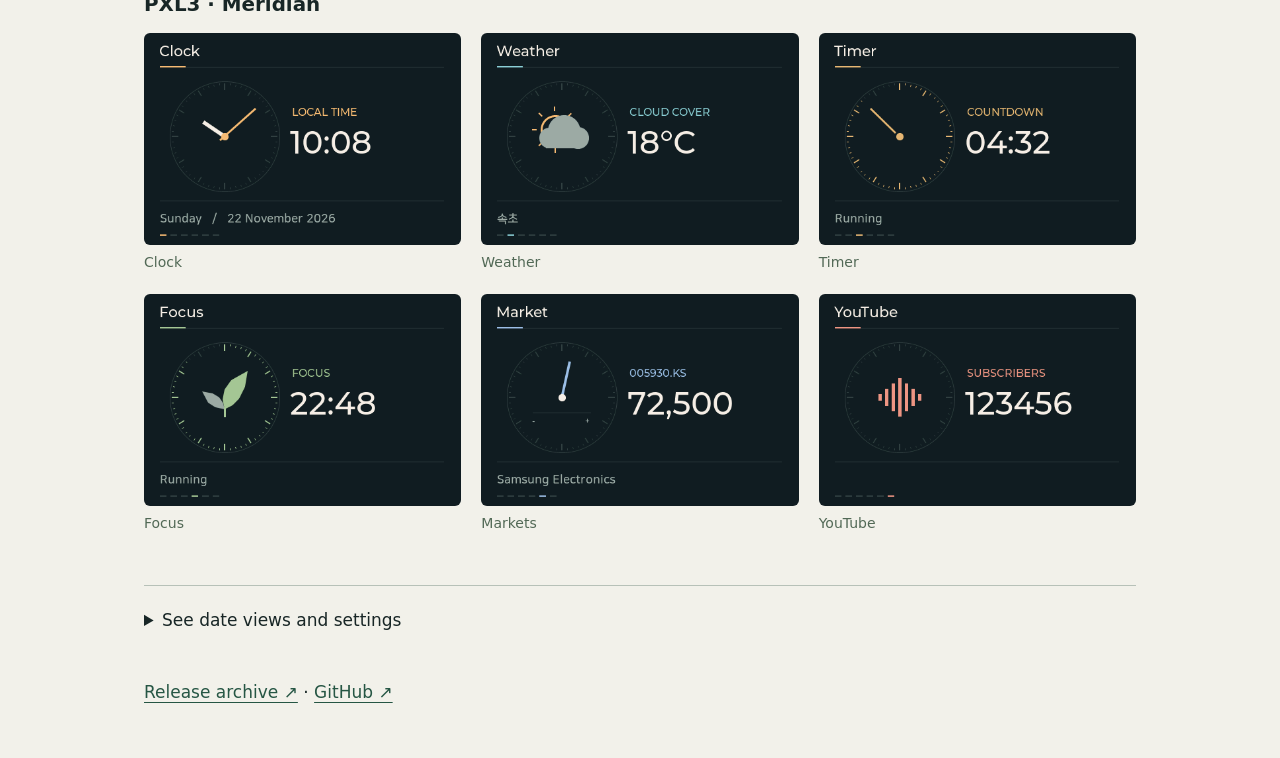
==== commit d9eb7781: "Highlight Deskgear beta status in both languages" ====
--- a/site/en/index.html
+++ b/site/en/index.html
@@ -1 +1 @@
-<!doctype html><html lang="en"><meta charset="utf-8"><meta name="viewport" content="width=device-width,initial-scale=1"><title>Mayday Deskgear · Firmware</title><link rel="stylesheet" href="../assets/site.css"><header><strong>Mayday Deskgear</strong><nav><a href="#screens">Displays</a><a href="https://maydaycom.github.io/mayday-obi/en/">MAYDAY OBI ↗</a><a lang="ko" href="../">한국어</a></nav></header><main><section class="hero"><div><small>JC3248W535 · ESP32-S3</small><h1>Mayday<br>Deskgear</h1><p>A 3.5-inch desk clock. Swipe between weather, timer, focus sessions and market prices. Your YouTube subscriber counter is one swipe back from the clock.</p><a class="btn" href="#update">Install firmware ↓</a></div><figure><img src="../assets/meridian.png" width="480" height="320" alt="PXL3 Meridian clock face"><figcaption>PXL3 · Meridian</figcaption></figure></section><section id="update" class="install"><div><h2>Install over USB</h2><p>Connect your board to check the installation method.</p></div><article><small>ESP32-S3 · JC3248W535</small><h3>Mayday Deskgear <b>{{VERSION}}</b></h3><p>Supported devices update the inactive slot and restart automatically. If the device cannot be identified, review the recovery notice before continuing.</p><p>Use a data cable and desktop Chrome or Edge to connect your JC3248W535 board. Disconnect the Makita battery.</p><p id="usb-status" role="status">Preparing the installer.</p><label><input id="board-ok" type="checkbox"> I confirmed the board model and disconnected the battery.</label><div><esp-web-install-button><button class="btn" slot="activate" id="usb-go" disabled>Install firmware via USB</button></esp-web-install-button> <a href="#wifi">Switch from OBI or older firmware ↓</a></div><p><a download href="../firmware/firmware.bin">Update BIN ↓</a> · <a download href="../firmware/firmware.factory.bin">Factory BIN ↓</a></p></article></section><section id="wifi"><small>WI-FI</small><h2>Switch between Deskgear and OBI</h2><p>OBI diagnoses Makita batteries. Deskgear turns the same JC3248W535 into a desk display. With one firmware in each slot, you can switch by rebooting.</p><p><strong>OBI users should first update to v1.10w or newer.</strong> Then install Deskgear using the device Wi-Fi updater to switch between the two products.</p><ol><li>Download the update file, firmware.bin, below.</li><li>Connect the device to Wi-Fi and open its firmware update menu. On the same Wi-Fi network, visit the address on the display and sign in.</li><li>Select the file, check the PXL product label and version, then upload. The running slot is preserved. The firmware in the other slot is replaced.</li></ol><a class="btn" download href="../firmware/firmware.bin">Download update BIN</a><p>To switch back, open Settings → Firmware update in Deskgear and select OBI if it is listed in the other slot. For OBI downloads and instructions, visit <a href="https://maydaycom.github.io/mayday-obi/en/">MAYDAY OBI ↗</a></p></section><section id="screens"><h2>Explore the displays</h2><h3 id="pxl1">PXL1 · Classic</h3><div class="gallery"><figure><a href="../assets/pxl1-clock.png"><img loading="lazy" width="480" height="320" src="../assets/pxl1-clock.png" alt="PXL1 · Classic · Clock"></a><figcaption>Clock</figcaption></figure><figure><a href="../assets/pxl1-weather.png"><img loading="lazy" width="480" height="320" src="../assets/pxl1-weather.png" alt="PXL1 · Classic · Weather"></a><figcaption>Weather</figcaption></figure><figure><a href="../assets/pxl1-timer.png"><img loading="lazy" width="480" height="320" src="../assets/pxl1-timer.png" alt="PXL1 · Classic · Timer"></a><figcaption>Timer</figcaption></figure><figure><a href="../assets/pxl1-pomodoro.png"><img loading="lazy" width="480" height="320" src="../assets/pxl1-pomodoro.png" alt="PXL1 · Classic · Focus"></a><figcaption>Focus</figcaption></figure><figure><a href="../assets/pxl1-market.png"><img loading="lazy" width="480" height="320" src="../assets/pxl1-market.png" alt="PXL1 · Classic · Markets"></a><figcaption>Markets</figcaption></figure><figure><a href="../assets/pxl1-youtube.png"><img loading="lazy" width="480" height="320" src="../assets/pxl1-youtube.png" alt="PXL1 · Classic · YouTube"></a><figcaption>YouTube</figcaption></figure></div><h3 id="pxl2">PXL2 · Fine</h3><div class="gallery"><figure><a href="../assets/pxl2-clock.png"><img loading="lazy" width="480" height="320" src="../assets/pxl2-clock.png" alt="PXL2 · Fine · Clock"></a><figcaption>Clock</figcaption></figure><figure><a href="../assets/pxl2-weather.png"><img loading="lazy" width="480" height="320" src="../assets/pxl2-weather.png" alt="PXL2 · Fine · Weather"></a><figcaption>Weather</figcaption></figure><figure><a href="../assets/pxl2-timer.png"><img loading="lazy" width="480" height="320" src="../assets/pxl2-timer.png" alt="PXL2 · Fine · Timer"></a><figcaption>Timer</figcaption></figure><figure><a href="../assets/pxl2-pomodoro.png"><img loading="lazy" width="480" height="320" src="../assets/pxl2-pomodoro.png" alt="PXL2 · Fine · Focus"></a><figcaption>Focus</figcaption></figure><figure><a href="../assets/pxl2-market.png"><img loading="lazy" width="480" height="320" src="../assets/pxl2-market.png" alt="PXL2 · Fine · Markets"></a><figcaption>Markets</figcaption></figure><figure><a href="../assets/pxl2-youtube.png"><img loading="lazy" width="480" height="320" src="../assets/pxl2-youtube.png" alt="PXL2 · Fine · YouTube"></a><figcaption>YouTube</figcaption></figure></div><h3 id="pxl3">PXL3 · Meridian</h3><div class="gallery"><figure><a href="../assets/pxl3-clock.png"><img loading="lazy" width="480" height="320" src="../assets/pxl3-clock.png" alt="PXL3 · Meridian · Clock"></a><figcaption>Clock</figcaption></figure><figure><a href="../assets/pxl3-weather.png"><img loading="lazy" width="480" height="320" src="../assets/pxl3-weather.png" alt="PXL3 · Meridian · Weather"></a><figcaption>Weather</figcaption></figure><figure><a href="../assets/pxl3-timer.png"><img loading="lazy" width="480" height="320" src="../assets/pxl3-timer.png" alt="PXL3 · Meridian · Timer"></a><figcaption>Timer</figcaption></figure><figure><a href="../assets/pxl3-pomodoro.png"><img loading="lazy" width="480" height="320" src="../assets/pxl3-pomodoro.png" alt="PXL3 · Meridian · Focus"></a><figcaption>Focus</figcaption></figure><figure><a href="../assets/pxl3-market.png"><img loading="lazy" width="480" height="320" src="../assets/pxl3-market.png" alt="PXL3 · Meridian · Markets"></a><figcaption>Markets</figcaption></figure><figure><a href="../assets/pxl3-youtube.png"><img loading="lazy" width="480" height="320" src="../assets/pxl3-youtube.png" alt="PXL3 · Meridian · YouTube"></a><figcaption>YouTube</figcaption></figure></div></section><details class="more"><summary>See date views and settings</summary><div class="gallery"><figure><a href="../assets/pxl1-calendar.png"><img loading="lazy" width="480" height="320" src="../assets/pxl1-calendar.png" alt="PXL1 with date"></a><figcaption>PXL1 with date</figcaption></figure><figure><a href="../assets/pxl2-calendar.png"><img loading="lazy" width="480" height="320" src="../assets/pxl2-calendar.png" alt="PXL2 with date"></a><figcaption>PXL2 with date</figcaption></figure><figure><a href="../assets/settings-menu.png"><img loading="lazy" width="480" height="320" src="../assets/settings-menu.png" alt="Settings"></a><figcaption>Settings</figcaption></figure><figure><a href="../assets/settings-styles.png"><img loading="lazy" width="480" height="320" src="../assets/settings-styles.png" alt="Display styles"></a><figcaption>Display styles</figcaption></figure><figure><a href="../assets/settings-timer1.png"><img loading="lazy" width="480" height="320" src="../assets/settings-timer1.png" alt="PXL1 timer settings"></a><figcaption>PXL1 timer settings</figcaption></figure><figure><a href="../assets/settings-timer2.png"><img loading="lazy" width="480" height="320" src="../assets/settings-timer2.png" alt="PXL2 timer settings"></a><figcaption>PXL2 timer settings</figcaption></figure><figure><a href="../assets/settings-timer3.png"><img loading="lazy" width="480" height="320" src="../assets/settings-timer3.png" alt="PXL3 timer settings"></a><figcaption>PXL3 timer settings</figcaption></figure></div><p><a href="../settings-demo.html?lang=en">Try the six settings screens (simulated) →</a></p></details><footer><a href="https://github.com/MayDayCom/mayday-deskgear/releases">Release archive ↗</a> · <a href="https://github.com/MayDayCom/mayday-deskgear">GitHub ↗</a></footer></main><script type="module" src="../assets/deskgear-install.js"></script></html>+<!doctype html><html lang="en"><meta charset="utf-8"><meta name="viewport" content="width=device-width,initial-scale=1"><title>Mayday Deskgear · Firmware</title><link rel="stylesheet" href="../assets/site.css"><link rel="stylesheet" href="../assets/beta.css"><header><strong>Mayday Deskgear</strong><nav><a href="#screens">Displays</a><a href="https://maydaycom.github.io/mayday-obi/en/">MAYDAY OBI ↗</a><a lang="ko" href="../">한국어</a></nav></header><main><section class="hero"><div><small>JC3248W535 · ESP32-S3</small><div class="beta-banner"><strong>BETA</strong><span>Beta release · Under active development</span></div><h1>Mayday<br>Deskgear</h1><p>A 3.5-inch desk clock. Swipe between weather, timer, focus sessions and market prices. Your YouTube subscriber counter is one swipe back from the clock.</p><a class="btn" href="#update">Install firmware ↓</a></div><figure><img src="../assets/meridian.png" width="480" height="320" alt="PXL3 Meridian clock face"><figcaption>PXL3 · Meridian</figcaption></figure></section><section id="update" class="install"><div><h2>Install over USB</h2><p>Connect your board to check the installation method.</p></div><article><small>ESP32-S3 · JC3248W535</small><h3>Mayday Deskgear <b>{{VERSION}}</b> <span class="beta-badge">BETA</span></h3><p>Supported devices update the inactive slot and restart automatically. If the device cannot be identified, review the recovery notice before continuing.</p><p>Use a data cable and desktop Chrome or Edge to connect your JC3248W535 board. Disconnect the Makita battery.</p><p id="usb-status" role="status">Preparing the installer.</p><label><input id="board-ok" type="checkbox"> I confirmed the board model and disconnected the battery.</label><div><esp-web-install-button><button class="btn" slot="activate" id="usb-go" disabled>Install firmware via USB</button></esp-web-install-button> <a href="#wifi">Switch from OBI or older firmware ↓</a></div><p><a download href="../firmware/firmware.bin">Update BIN ↓</a> · <a download href="../firmware/firmware.factory.bin">Factory BIN ↓</a></p></article></section><section id="wifi"><small>WI-FI</small><h2>Switch between Deskgear and OBI</h2><p>OBI diagnoses Makita batteries. Deskgear turns the same JC3248W535 into a desk display. With one firmware in each slot, you can switch by rebooting.</p><p><strong>OBI users should first update to v1.10w or newer.</strong> Then install Deskgear using the device Wi-Fi updater to switch between the two products.</p><ol><li>Download the update file, firmware.bin, below.</li><li>Connect the device to Wi-Fi and open its firmware update menu. On the same Wi-Fi network, visit the address on the display and sign in.</li><li>Select the file, check the PXL product label and version, then upload. The running slot is preserved. The firmware in the other slot is replaced.</li></ol><a class="btn" download href="../firmware/firmware.bin">Download update BIN</a><p>To switch back, open Settings → Firmware update in Deskgear and select OBI if it is listed in the other slot. For OBI downloads and instructions, visit <a href="https://maydaycom.github.io/mayday-obi/en/">MAYDAY OBI ↗</a></p></section><section id="screens"><h2>Explore the displays</h2><h3 id="pxl1">PXL1 · Classic</h3><div class="gallery"><figure><a href="../assets/pxl1-clock.png"><img loading="lazy" width="480" height="320" src="../assets/pxl1-clock.png" alt="PXL1 · Classic · Clock"></a><figcaption>Clock</figcaption></figure><figure><a href="../assets/pxl1-weather.png"><img loading="lazy" width="480" height="320" src="../assets/pxl1-weather.png" alt="PXL1 · Classic · Weather"></a><figcaption>Weather</figcaption></figure><figure><a href="../assets/pxl1-timer.png"><img loading="lazy" width="480" height="320" src="../assets/pxl1-timer.png" alt="PXL1 · Classic · Timer"></a><figcaption>Timer</figcaption></figure><figure><a href="../assets/pxl1-pomodoro.png"><img loading="lazy" width="480" height="320" src="../assets/pxl1-pomodoro.png" alt="PXL1 · Classic · Focus"></a><figcaption>Focus</figcaption></figure><figure><a href="../assets/pxl1-market.png"><img loading="lazy" width="480" height="320" src="../assets/pxl1-market.png" alt="PXL1 · Classic · Markets"></a><figcaption>Markets</figcaption></figure><figure><a href="../assets/pxl1-youtube.png"><img loading="lazy" width="480" height="320" src="../assets/pxl1-youtube.png" alt="PXL1 · Classic · YouTube"></a><figcaption>YouTube</figcaption></figure></div><h3 id="pxl2">PXL2 · Fine</h3><div class="gallery"><figure><a href="../assets/pxl2-clock.png"><img loading="lazy" width="480" height="320" src="../assets/pxl2-clock.png" alt="PXL2 · Fine · Clock"></a><figcaption>Clock</figcaption></figure><figure><a href="../assets/pxl2-weather.png"><img loading="lazy" width="480" height="320" src="../assets/pxl2-weather.png" alt="PXL2 · Fine · Weather"></a><figcaption>Weather</figcaption></figure><figure><a href="../assets/pxl2-timer.png"><img loading="lazy" width="480" height="320" src="../assets/pxl2-timer.png" alt="PXL2 · Fine · Timer"></a><figcaption>Timer</figcaption></figure><figure><a href="../assets/pxl2-pomodoro.png"><img loading="lazy" width="480" height="320" src="../assets/pxl2-pomodoro.png" alt="PXL2 · Fine · Focus"></a><figcaption>Focus</figcaption></figure><figure><a href="../assets/pxl2-market.png"><img loading="lazy" width="480" height="320" src="../assets/pxl2-market.png" alt="PXL2 · Fine · Markets"></a><figcaption>Markets</figcaption></figure><figure><a href="../assets/pxl2-youtube.png"><img loading="lazy" width="480" height="320" src="../assets/pxl2-youtube.png" alt="PXL2 · Fine · YouTube"></a><figcaption>YouTube</figcaption></figure></div><h3 id="pxl3">PXL3 · Meridian</h3><div class="gallery"><figure><a href="../assets/pxl3-clock.png"><img loading="lazy" width="480" height="320" src="../assets/pxl3-clock.png" alt="PXL3 · Meridian · Clock"></a><figcaption>Clock</figcaption></figure><figure><a href="../assets/pxl3-weather.png"><img loading="lazy" width="480" height="320" src="../assets/pxl3-weather.png" alt="PXL3 · Meridian · Weather"></a><figcaption>Weather</figcaption></figure><figure><a href="../assets/pxl3-timer.png"><img loading="lazy" width="480" height="320" src="../assets/pxl3-timer.png" alt="PXL3 · Meridian · Timer"></a><figcaption>Timer</figcaption></figure><figure><a href="../assets/pxl3-pomodoro.png"><img loading="lazy" width="480" height="320" src="../assets/pxl3-pomodoro.png" alt="PXL3 · Meridian · Focus"></a><figcaption>Focus</figcaption></figure><figure><a href="../assets/pxl3-market.png"><img loading="lazy" width="480" height="320" src="../assets/pxl3-market.png" alt="PXL3 · Meridian · Markets"></a><figcaption>Markets</figcaption></figure><figure><a href="../assets/pxl3-youtube.png"><img loading="lazy" width="480" height="320" src="../assets/pxl3-youtube.png" alt="PXL3 · Meridian · YouTube"></a><figcaption>YouTube</figcaption></figure></div></section><details class="more"><summary>See date views and settings</summary><div class="gallery"><figure><a href="../assets/pxl1-calendar.png"><img loading="lazy" width="480" height="320" src="../assets/pxl1-calendar.png" alt="PXL1 with date"></a><figcaption>PXL1 with date</figcaption></figure><figure><a href="../assets/pxl2-calendar.png"><img loading="lazy" width="480" height="320" src="../assets/pxl2-calendar.png" alt="PXL2 with date"></a><figcaption>PXL2 with date</figcaption></figure><figure><a href="../assets/settings-menu.png"><img loading="lazy" width="480" height="320" src="../assets/settings-menu.png" alt="Settings"></a><figcaption>Settings</figcaption></figure><figure><a href="../assets/settings-styles.png"><img loading="lazy" width="480" height="320" src="../assets/settings-styles.png" alt="Display styles"></a><figcaption>Display styles</figcaption></figure><figure><a href="../assets/settings-timer1.png"><img loading="lazy" width="480" height="320" src="../assets/settings-timer1.png" alt="PXL1 timer settings"></a><figcaption>PXL1 timer settings</figcaption></figure><figure><a href="../assets/settings-timer2.png"><img loading="lazy" width="480" height="320" src="../assets/settings-timer2.png" alt="PXL2 timer settings"></a><figcaption>PXL2 timer settings</figcaption></figure><figure><a href="../assets/settings-timer3.png"><img loading="lazy" width="480" height="320" src="../assets/settings-timer3.png" alt="PXL3 timer settings"></a><figcaption>PXL3 timer settings</figcaption></figure></div><p><a href="../settings-demo.html?lang=en">Try the six settings screens (simulated) →</a></p></details><footer><a href="https://github.com/MayDayCom/mayday-deskgear/releases">Release archive ↗</a> · <a href="https://github.com/MayDayCom/mayday-deskgear">GitHub ↗</a></footer></main><script type="module" src="../assets/deskgear-install.js"></script></html>
--- a/site/assets/beta.css
+++ b/site/assets/beta.css
@@ -0,0 +1,25 @@
+.beta-banner {
+  display: inline-flex;
+  flex-wrap: wrap;
+  align-items: center;
+  gap: 10px;
+  margin-top: 14px;
+  padding: 8px 12px;
+  border: 1px solid #bb781c;
+  border-radius: 7px;
+  background: #fff0cc;
+  color: #754500;
+  font-size: 14px;
+  font-weight: 650;
+}
+.beta-banner strong, .beta-badge {
+  display: inline-block;
+  padding: 3px 9px;
+  border-radius: 4px;
+  background: #8c4c08;
+  color: #fff;
+  font-size: 14px;
+  font-weight: 800;
+  letter-spacing: .08em;
+  vertical-align: middle;
+}
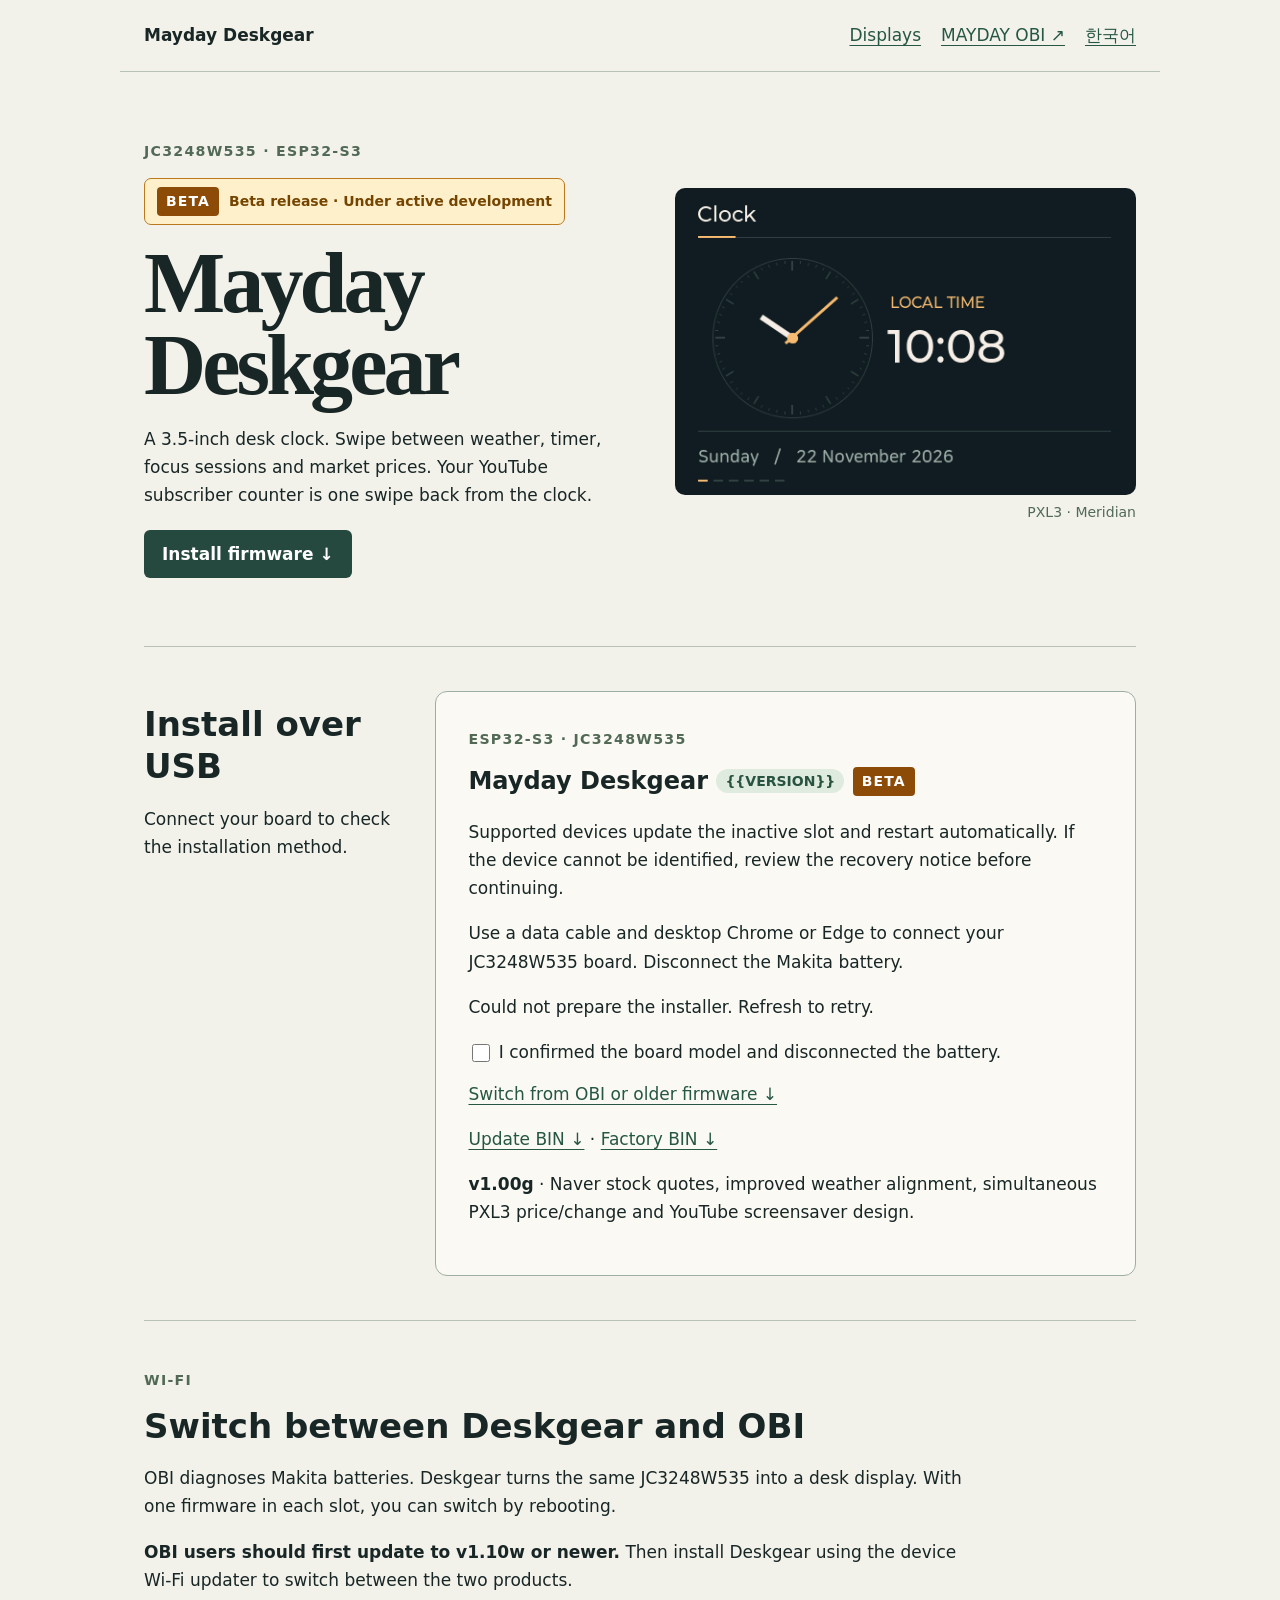
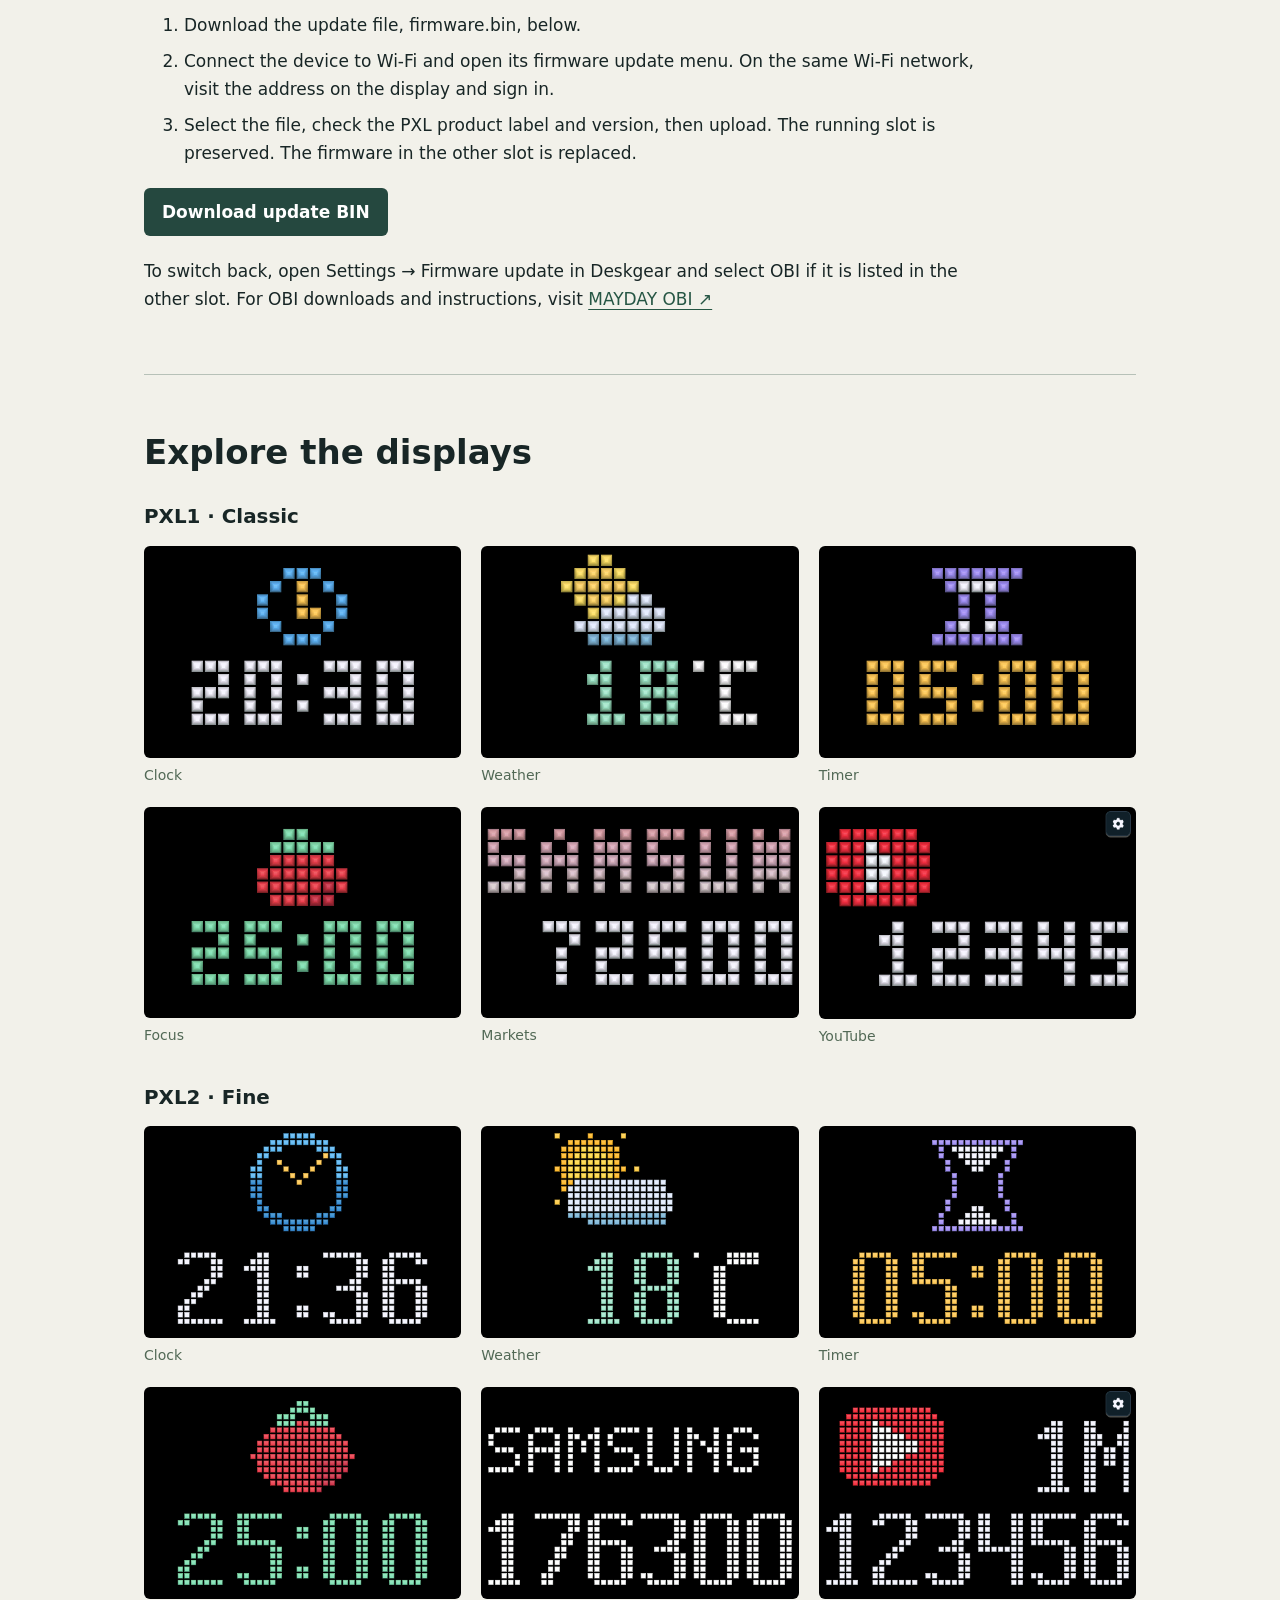
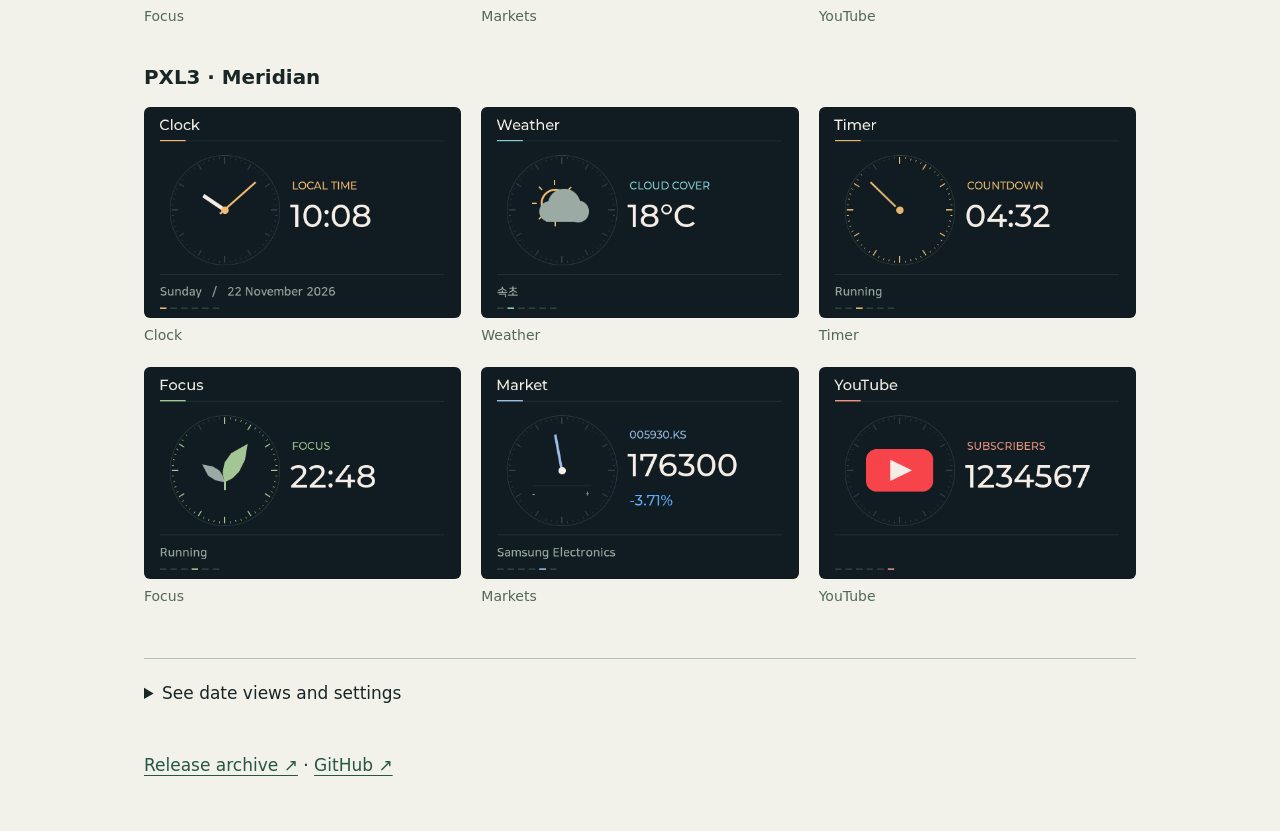
==== commit b637a6e0: "Release Deskgear v1.00g with Naver quotes and display refinements" ====
--- a/site/en/index.html
+++ b/site/en/index.html
@@ -1 +1 @@
-<!doctype html><html lang="en"><meta charset="utf-8"><meta name="viewport" content="width=device-width,initial-scale=1"><title>Mayday Deskgear · Firmware</title><link rel="stylesheet" href="../assets/site.css"><link rel="stylesheet" href="../assets/beta.css"><header><strong>Mayday Deskgear</strong><nav><a href="#screens">Displays</a><a href="https://maydaycom.github.io/mayday-obi/en/">MAYDAY OBI ↗</a><a lang="ko" href="../">한국어</a></nav></header><main><section class="hero"><div><small>JC3248W535 · ESP32-S3</small><div class="beta-banner"><strong>BETA</strong><span>Beta release · Under active development</span></div><h1>Mayday<br>Deskgear</h1><p>A 3.5-inch desk clock. Swipe between weather, timer, focus sessions and market prices. Your YouTube subscriber counter is one swipe back from the clock.</p><a class="btn" href="#update">Install firmware ↓</a></div><figure><img src="../assets/meridian.png" width="480" height="320" alt="PXL3 Meridian clock face"><figcaption>PXL3 · Meridian</figcaption></figure></section><section id="update" class="install"><div><h2>Install over USB</h2><p>Connect your board to check the installation method.</p></div><article><small>ESP32-S3 · JC3248W535</small><h3>Mayday Deskgear <b>{{VERSION}}</b> <span class="beta-badge">BETA</span></h3><p>Supported devices update the inactive slot and restart automatically. If the device cannot be identified, review the recovery notice before continuing.</p><p>Use a data cable and desktop Chrome or Edge to connect your JC3248W535 board. Disconnect the Makita battery.</p><p id="usb-status" role="status">Preparing the installer.</p><label><input id="board-ok" type="checkbox"> I confirmed the board model and disconnected the battery.</label><div><esp-web-install-button><button class="btn" slot="activate" id="usb-go" disabled>Install firmware via USB</button></esp-web-install-button> <a href="#wifi">Switch from OBI or older firmware ↓</a></div><p><a download href="../firmware/firmware.bin">Update BIN ↓</a> · <a download href="../firmware/firmware.factory.bin">Factory BIN ↓</a></p></article></section><section id="wifi"><small>WI-FI</small><h2>Switch between Deskgear and OBI</h2><p>OBI diagnoses Makita batteries. Deskgear turns the same JC3248W535 into a desk display. With one firmware in each slot, you can switch by rebooting.</p><p><strong>OBI users should first update to v1.10w or newer.</strong> Then install Deskgear using the device Wi-Fi updater to switch between the two products.</p><ol><li>Download the update file, firmware.bin, below.</li><li>Connect the device to Wi-Fi and open its firmware update menu. On the same Wi-Fi network, visit the address on the display and sign in.</li><li>Select the file, check the PXL product label and version, then upload. The running slot is preserved. The firmware in the other slot is replaced.</li></ol><a class="btn" download href="../firmware/firmware.bin">Download update BIN</a><p>To switch back, open Settings → Firmware update in Deskgear and select OBI if it is listed in the other slot. For OBI downloads and instructions, visit <a href="https://maydaycom.github.io/mayday-obi/en/">MAYDAY OBI ↗</a></p></section><section id="screens"><h2>Explore the displays</h2><h3 id="pxl1">PXL1 · Classic</h3><div class="gallery"><figure><a href="../assets/pxl1-clock.png"><img loading="lazy" width="480" height="320" src="../assets/pxl1-clock.png" alt="PXL1 · Classic · Clock"></a><figcaption>Clock</figcaption></figure><figure><a href="../assets/pxl1-weather.png"><img loading="lazy" width="480" height="320" src="../assets/pxl1-weather.png" alt="PXL1 · Classic · Weather"></a><figcaption>Weather</figcaption></figure><figure><a href="../assets/pxl1-timer.png"><img loading="lazy" width="480" height="320" src="../assets/pxl1-timer.png" alt="PXL1 · Classic · Timer"></a><figcaption>Timer</figcaption></figure><figure><a href="../assets/pxl1-pomodoro.png"><img loading="lazy" width="480" height="320" src="../assets/pxl1-pomodoro.png" alt="PXL1 · Classic · Focus"></a><figcaption>Focus</figcaption></figure><figure><a href="../assets/pxl1-market.png"><img loading="lazy" width="480" height="320" src="../assets/pxl1-market.png" alt="PXL1 · Classic · Markets"></a><figcaption>Markets</figcaption></figure><figure><a href="../assets/pxl1-youtube.png"><img loading="lazy" width="480" height="320" src="../assets/pxl1-youtube.png" alt="PXL1 · Classic · YouTube"></a><figcaption>YouTube</figcaption></figure></div><h3 id="pxl2">PXL2 · Fine</h3><div class="gallery"><figure><a href="../assets/pxl2-clock.png"><img loading="lazy" width="480" height="320" src="../assets/pxl2-clock.png" alt="PXL2 · Fine · Clock"></a><figcaption>Clock</figcaption></figure><figure><a href="../assets/pxl2-weather.png"><img loading="lazy" width="480" height="320" src="../assets/pxl2-weather.png" alt="PXL2 · Fine · Weather"></a><figcaption>Weather</figcaption></figure><figure><a href="../assets/pxl2-timer.png"><img loading="lazy" width="480" height="320" src="../assets/pxl2-timer.png" alt="PXL2 · Fine · Timer"></a><figcaption>Timer</figcaption></figure><figure><a href="../assets/pxl2-pomodoro.png"><img loading="lazy" width="480" height="320" src="../assets/pxl2-pomodoro.png" alt="PXL2 · Fine · Focus"></a><figcaption>Focus</figcaption></figure><figure><a href="../assets/pxl2-market.png"><img loading="lazy" width="480" height="320" src="../assets/pxl2-market.png" alt="PXL2 · Fine · Markets"></a><figcaption>Markets</figcaption></figure><figure><a href="../assets/pxl2-youtube.png"><img loading="lazy" width="480" height="320" src="../assets/pxl2-youtube.png" alt="PXL2 · Fine · YouTube"></a><figcaption>YouTube</figcaption></figure></div><h3 id="pxl3">PXL3 · Meridian</h3><div class="gallery"><figure><a href="../assets/pxl3-clock.png"><img loading="lazy" width="480" height="320" src="../assets/pxl3-clock.png" alt="PXL3 · Meridian · Clock"></a><figcaption>Clock</figcaption></figure><figure><a href="../assets/pxl3-weather.png"><img loading="lazy" width="480" height="320" src="../assets/pxl3-weather.png" alt="PXL3 · Meridian · Weather"></a><figcaption>Weather</figcaption></figure><figure><a href="../assets/pxl3-timer.png"><img loading="lazy" width="480" height="320" src="../assets/pxl3-timer.png" alt="PXL3 · Meridian · Timer"></a><figcaption>Timer</figcaption></figure><figure><a href="../assets/pxl3-pomodoro.png"><img loading="lazy" width="480" height="320" src="../assets/pxl3-pomodoro.png" alt="PXL3 · Meridian · Focus"></a><figcaption>Focus</figcaption></figure><figure><a href="../assets/pxl3-market.png"><img loading="lazy" width="480" height="320" src="../assets/pxl3-market.png" alt="PXL3 · Meridian · Markets"></a><figcaption>Markets</figcaption></figure><figure><a href="../assets/pxl3-youtube.png"><img loading="lazy" width="480" height="320" src="../assets/pxl3-youtube.png" alt="PXL3 · Meridian · YouTube"></a><figcaption>YouTube</figcaption></figure></div></section><details class="more"><summary>See date views and settings</summary><div class="gallery"><figure><a href="../assets/pxl1-calendar.png"><img loading="lazy" width="480" height="320" src="../assets/pxl1-calendar.png" alt="PXL1 with date"></a><figcaption>PXL1 with date</figcaption></figure><figure><a href="../assets/pxl2-calendar.png"><img loading="lazy" width="480" height="320" src="../assets/pxl2-calendar.png" alt="PXL2 with date"></a><figcaption>PXL2 with date</figcaption></figure><figure><a href="../assets/settings-menu.png"><img loading="lazy" width="480" height="320" src="../assets/settings-menu.png" alt="Settings"></a><figcaption>Settings</figcaption></figure><figure><a href="../assets/settings-styles.png"><img loading="lazy" width="480" height="320" src="../assets/settings-styles.png" alt="Display styles"></a><figcaption>Display styles</figcaption></figure><figure><a href="../assets/settings-timer1.png"><img loading="lazy" width="480" height="320" src="../assets/settings-timer1.png" alt="PXL1 timer settings"></a><figcaption>PXL1 timer settings</figcaption></figure><figure><a href="../assets/settings-timer2.png"><img loading="lazy" width="480" height="320" src="../assets/settings-timer2.png" alt="PXL2 timer settings"></a><figcaption>PXL2 timer settings</figcaption></figure><figure><a href="../assets/settings-timer3.png"><img loading="lazy" width="480" height="320" src="../assets/settings-timer3.png" alt="PXL3 timer settings"></a><figcaption>PXL3 timer settings</figcaption></figure></div><p><a href="../settings-demo.html?lang=en">Try the six settings screens (simulated) →</a></p></details><footer><a href="https://github.com/MayDayCom/mayday-deskgear/releases">Release archive ↗</a> · <a href="https://github.com/MayDayCom/mayday-deskgear">GitHub ↗</a></footer></main><script type="module" src="../assets/deskgear-install.js"></script></html>+<!doctype html><html lang="en"><meta charset="utf-8"><meta name="viewport" content="width=device-width,initial-scale=1"><title>Mayday Deskgear · Firmware</title><link rel="stylesheet" href="../assets/site.css"><link rel="stylesheet" href="../assets/beta.css"><header><strong>Mayday Deskgear</strong><nav><a href="#screens">Displays</a><a href="https://maydaycom.github.io/mayday-obi/en/">MAYDAY OBI ↗</a><a lang="ko" href="../">한국어</a></nav></header><main><section class="hero"><div><small>JC3248W535 · ESP32-S3</small><div class="beta-banner"><strong>BETA</strong><span>Beta release · Under active development</span></div><h1>Mayday<br>Deskgear</h1><p>A 3.5-inch desk clock. Swipe between weather, timer, focus sessions and market prices. Your YouTube subscriber counter is one swipe back from the clock.</p><a class="btn" href="#update">Install firmware ↓</a></div><figure><img src="../assets/meridian.png" width="480" height="320" alt="PXL3 Meridian clock face"><figcaption>PXL3 · Meridian</figcaption></figure></section><section id="update" class="install"><div><h2>Install over USB</h2><p>Connect your board to check the installation method.</p></div><article><small>ESP32-S3 · JC3248W535</small><h3>Mayday Deskgear <b>{{VERSION}}</b> <span class="beta-badge">BETA</span></h3><p>Supported devices update the inactive slot and restart automatically. If the device cannot be identified, review the recovery notice before continuing.</p><p>Use a data cable and desktop Chrome or Edge to connect your JC3248W535 board. Disconnect the Makita battery.</p><p id="usb-status" role="status">Preparing the installer.</p><label><input id="board-ok" type="checkbox"> I confirmed the board model and disconnected the battery.</label><div><esp-web-install-button><button class="btn" slot="activate" id="usb-go" disabled>Install firmware via USB</button></esp-web-install-button> <a href="#wifi">Switch from OBI or older firmware ↓</a></div><p><a download href="../firmware/firmware.bin">Update BIN ↓</a> · <a download href="../firmware/firmware.factory.bin">Factory BIN ↓</a></p><p><strong>v1.00g</strong> · Naver stock quotes, improved weather alignment, simultaneous PXL3 price/change and YouTube screensaver design.</p></article></section><section id="wifi"><small>WI-FI</small><h2>Switch between Deskgear and OBI</h2><p>OBI diagnoses Makita batteries. Deskgear turns the same JC3248W535 into a desk display. With one firmware in each slot, you can switch by rebooting.</p><p><strong>OBI users should first update to v1.10w or newer.</strong> Then install Deskgear using the device Wi-Fi updater to switch between the two products.</p><ol><li>Download the update file, firmware.bin, below.</li><li>Connect the device to Wi-Fi and open its firmware update menu. On the same Wi-Fi network, visit the address on the display and sign in.</li><li>Select the file, check the PXL product label and version, then upload. The running slot is preserved. The firmware in the other slot is replaced.</li></ol><a class="btn" download href="../firmware/firmware.bin">Download update BIN</a><p>To switch back, open Settings → Firmware update in Deskgear and select OBI if it is listed in the other slot. For OBI downloads and instructions, visit <a href="https://maydaycom.github.io/mayday-obi/en/">MAYDAY OBI ↗</a></p></section><section id="screens"><h2>Explore the displays</h2><h3 id="pxl1">PXL1 · Classic</h3><div class="gallery"><figure><a href="../assets/pxl1-clock.png"><img loading="lazy" width="480" height="320" src="../assets/pxl1-clock.png" alt="PXL1 · Classic · Clock"></a><figcaption>Clock</figcaption></figure><figure><a href="../assets/pxl1-weather.png"><img loading="lazy" width="480" height="320" src="../assets/pxl1-weather.png" alt="PXL1 · Classic · Weather"></a><figcaption>Weather</figcaption></figure><figure><a href="../assets/pxl1-timer.png"><img loading="lazy" width="480" height="320" src="../assets/pxl1-timer.png" alt="PXL1 · Classic · Timer"></a><figcaption>Timer</figcaption></figure><figure><a href="../assets/pxl1-pomodoro.png"><img loading="lazy" width="480" height="320" src="../assets/pxl1-pomodoro.png" alt="PXL1 · Classic · Focus"></a><figcaption>Focus</figcaption></figure><figure><a href="../assets/pxl1-market.png"><img loading="lazy" width="480" height="320" src="../assets/pxl1-market.png" alt="PXL1 · Classic · Markets"></a><figcaption>Markets</figcaption></figure><figure><a href="../assets/pxl1-youtube.png"><img loading="lazy" width="480" height="320" src="../assets/pxl1-youtube.png" alt="PXL1 · Classic · YouTube"></a><figcaption>YouTube</figcaption></figure></div><h3 id="pxl2">PXL2 · Fine</h3><div class="gallery"><figure><a href="../assets/pxl2-clock.png"><img loading="lazy" width="480" height="320" src="../assets/pxl2-clock.png" alt="PXL2 · Fine · Clock"></a><figcaption>Clock</figcaption></figure><figure><a href="../assets/pxl2-weather.png"><img loading="lazy" width="480" height="320" src="../assets/pxl2-weather.png" alt="PXL2 · Fine · Weather"></a><figcaption>Weather</figcaption></figure><figure><a href="../assets/pxl2-timer.png"><img loading="lazy" width="480" height="320" src="../assets/pxl2-timer.png" alt="PXL2 · Fine · Timer"></a><figcaption>Timer</figcaption></figure><figure><a href="../assets/pxl2-pomodoro.png"><img loading="lazy" width="480" height="320" src="../assets/pxl2-pomodoro.png" alt="PXL2 · Fine · Focus"></a><figcaption>Focus</figcaption></figure><figure><a href="../assets/pxl2-market.png"><img loading="lazy" width="480" height="320" src="../assets/pxl2-market.png" alt="PXL2 · Fine · Markets"></a><figcaption>Markets</figcaption></figure><figure><a href="../assets/pxl2-youtube.png"><img loading="lazy" width="480" height="320" src="../assets/pxl2-youtube.png" alt="PXL2 · Fine · YouTube"></a><figcaption>YouTube</figcaption></figure></div><h3 id="pxl3">PXL3 · Meridian</h3><div class="gallery"><figure><a href="../assets/pxl3-clock.png"><img loading="lazy" width="480" height="320" src="../assets/pxl3-clock.png" alt="PXL3 · Meridian · Clock"></a><figcaption>Clock</figcaption></figure><figure><a href="../assets/pxl3-weather.png"><img loading="lazy" width="480" height="320" src="../assets/pxl3-weather.png" alt="PXL3 · Meridian · Weather"></a><figcaption>Weather</figcaption></figure><figure><a href="../assets/pxl3-timer.png"><img loading="lazy" width="480" height="320" src="../assets/pxl3-timer.png" alt="PXL3 · Meridian · Timer"></a><figcaption>Timer</figcaption></figure><figure><a href="../assets/pxl3-pomodoro.png"><img loading="lazy" width="480" height="320" src="../assets/pxl3-pomodoro.png" alt="PXL3 · Meridian · Focus"></a><figcaption>Focus</figcaption></figure><figure><a href="../assets/pxl3-market.png"><img loading="lazy" width="480" height="320" src="../assets/pxl3-market.png" alt="PXL3 · Meridian · Markets"></a><figcaption>Markets</figcaption></figure><figure><a href="../assets/pxl3-youtube.png"><img loading="lazy" width="480" height="320" src="../assets/pxl3-youtube.png" alt="PXL3 · Meridian · YouTube"></a><figcaption>YouTube</figcaption></figure></div></section><details class="more"><summary>See date views and settings</summary><div class="gallery"><figure><a href="../assets/pxl1-calendar.png"><img loading="lazy" width="480" height="320" src="../assets/pxl1-calendar.png" alt="PXL1 with date"></a><figcaption>PXL1 with date</figcaption></figure><figure><a href="../assets/pxl2-calendar.png"><img loading="lazy" width="480" height="320" src="../assets/pxl2-calendar.png" alt="PXL2 with date"></a><figcaption>PXL2 with date</figcaption></figure><figure><a href="../assets/settings-menu.png"><img loading="lazy" width="480" height="320" src="../assets/settings-menu.png" alt="Settings"></a><figcaption>Settings</figcaption></figure><figure><a href="../assets/settings-styles.png"><img loading="lazy" width="480" height="320" src="../assets/settings-styles.png" alt="Display styles"></a><figcaption>Display styles</figcaption></figure><figure><a href="../assets/settings-timer1.png"><img loading="lazy" width="480" height="320" src="../assets/settings-timer1.png" alt="PXL1 timer settings"></a><figcaption>PXL1 timer settings</figcaption></figure><figure><a href="../assets/settings-timer2.png"><img loading="lazy" width="480" height="320" src="../assets/settings-timer2.png" alt="PXL2 timer settings"></a><figcaption>PXL2 timer settings</figcaption></figure><figure><a href="../assets/settings-timer3.png"><img loading="lazy" width="480" height="320" src="../assets/settings-timer3.png" alt="PXL3 timer settings"></a><figcaption>PXL3 timer settings</figcaption></figure><figure><a href="../assets/settings-market3.png"><img loading="lazy" width="480" height="320" src="../assets/settings-market3.png" alt="PXL3 market settings"></a><figcaption>PXL3 market settings</figcaption></figure><figure><a href="../assets/pxl3-screensaver.png"><img loading="lazy" width="480" height="320" src="../assets/pxl3-screensaver.png" alt="PXL3 YouTube screensaver"></a><figcaption>PXL3 screensaver</figcaption></figure></div><p><a href="../settings-demo.html?lang=en">Try the six settings screens (simulated) →</a></p></details><footer><a href="https://github.com/MayDayCom/mayday-deskgear/releases">Release archive ↗</a> · <a href="https://github.com/MayDayCom/mayday-deskgear">GitHub ↗</a></footer></main><script type="module" src="../assets/deskgear-install.js"></script></html>
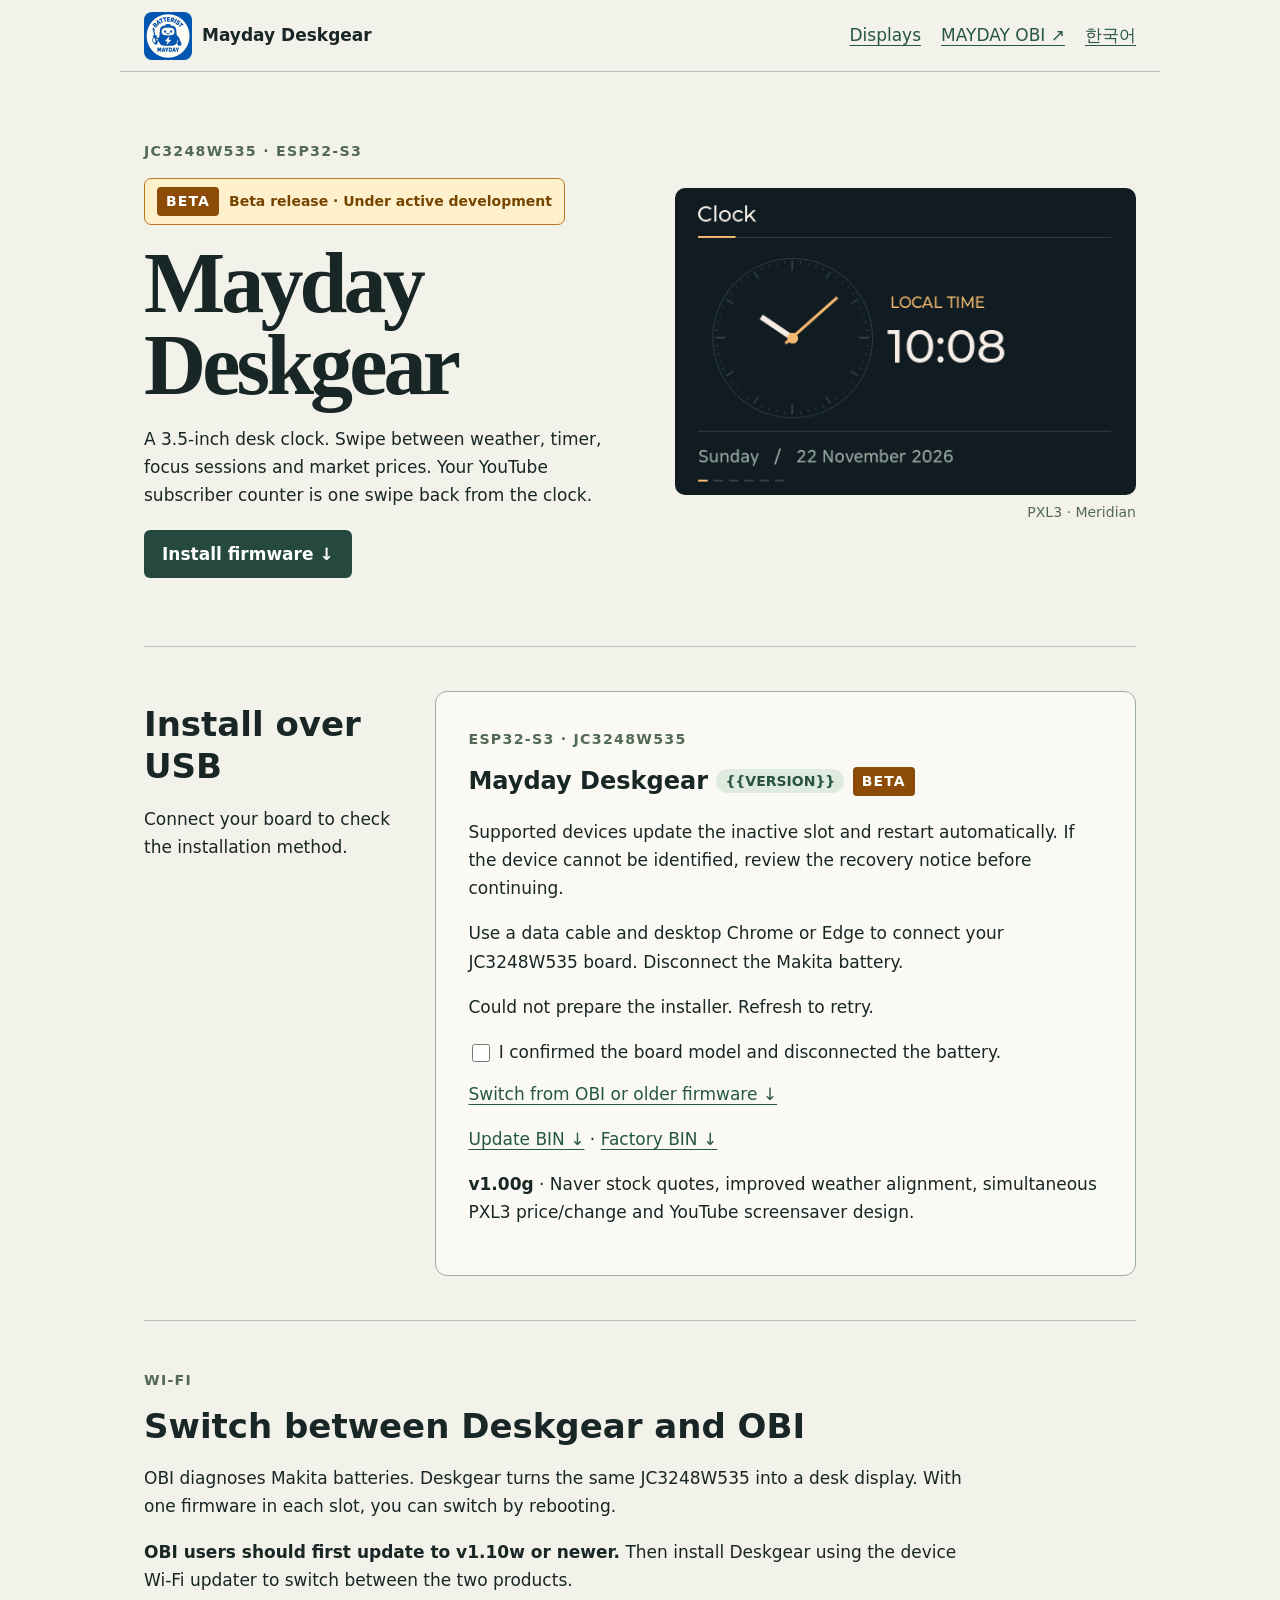
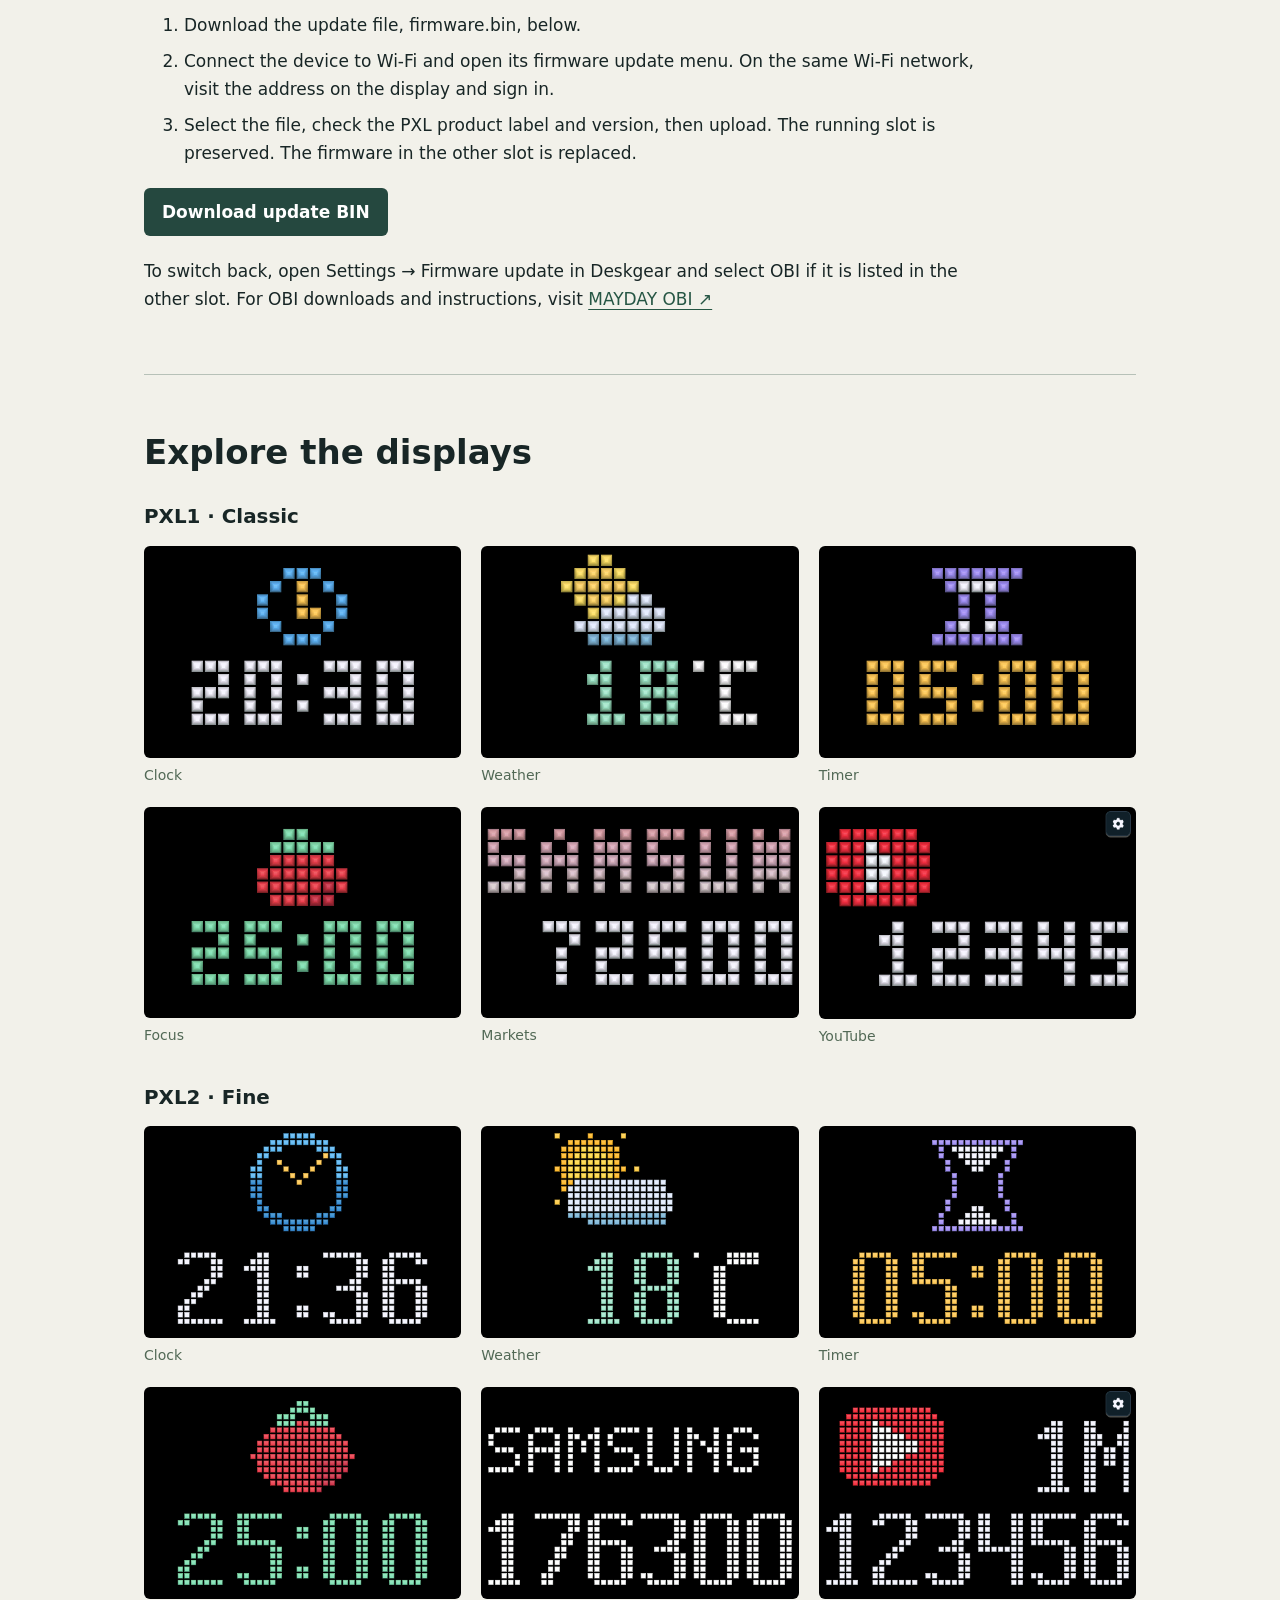
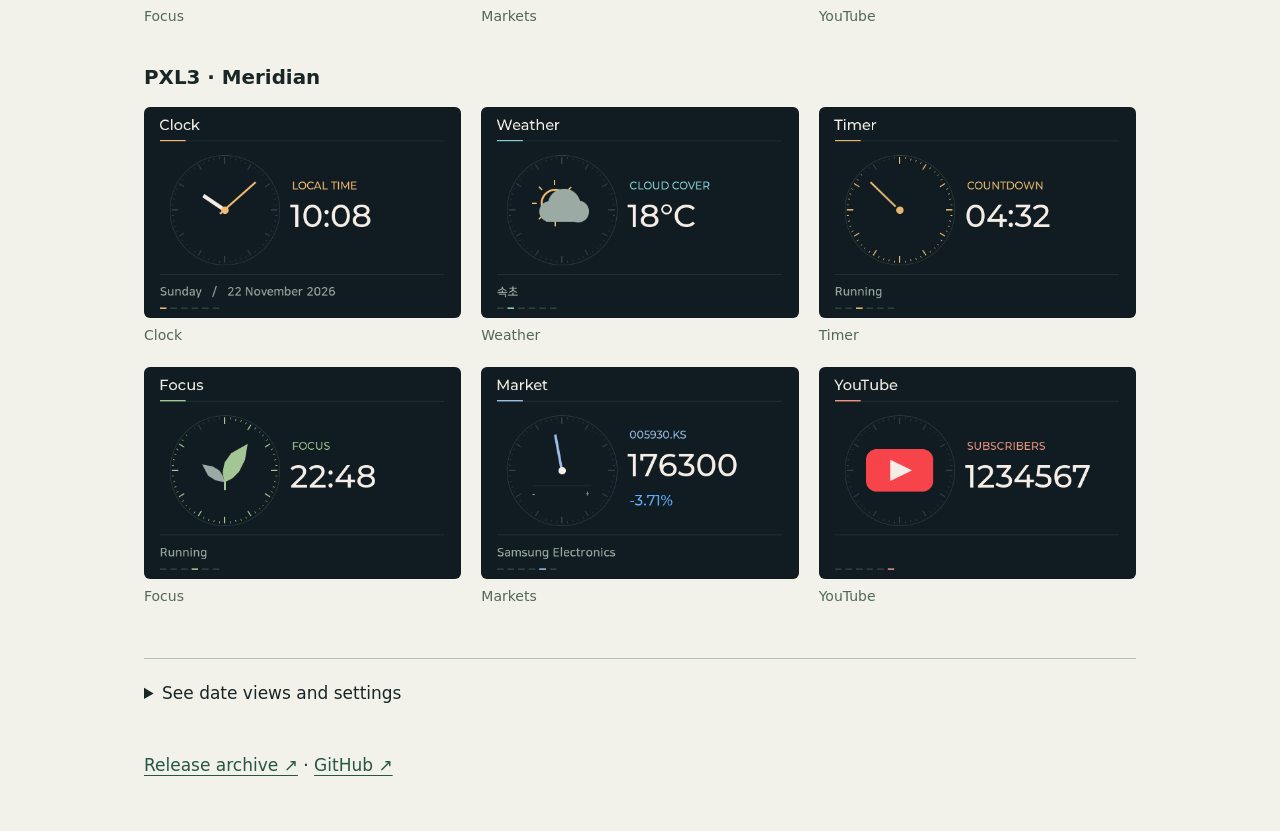
==== commit 384a3b6f: "Add Mayday brand logo to Deskgear" ====
--- a/site/en/index.html
+++ b/site/en/index.html
@@ -1 +1 @@
-<!doctype html><html lang="en"><meta charset="utf-8"><meta name="viewport" content="width=device-width,initial-scale=1"><title>Mayday Deskgear · Firmware</title><link rel="stylesheet" href="../assets/site.css"><link rel="stylesheet" href="../assets/beta.css"><header><strong>Mayday Deskgear</strong><nav><a href="#screens">Displays</a><a href="https://maydaycom.github.io/mayday-obi/en/">MAYDAY OBI ↗</a><a lang="ko" href="../">한국어</a></nav></header><main><section class="hero"><div><small>JC3248W535 · ESP32-S3</small><div class="beta-banner"><strong>BETA</strong><span>Beta release · Under active development</span></div><h1>Mayday<br>Deskgear</h1><p>A 3.5-inch desk clock. Swipe between weather, timer, focus sessions and market prices. Your YouTube subscriber counter is one swipe back from the clock.</p><a class="btn" href="#update">Install firmware ↓</a></div><figure><img src="../assets/meridian.png" width="480" height="320" alt="PXL3 Meridian clock face"><figcaption>PXL3 · Meridian</figcaption></figure></section><section id="update" class="install"><div><h2>Install over USB</h2><p>Connect your board to check the installation method.</p></div><article><small>ESP32-S3 · JC3248W535</small><h3>Mayday Deskgear <b>{{VERSION}}</b> <span class="beta-badge">BETA</span></h3><p>Supported devices update the inactive slot and restart automatically. If the device cannot be identified, review the recovery notice before continuing.</p><p>Use a data cable and desktop Chrome or Edge to connect your JC3248W535 board. Disconnect the Makita battery.</p><p id="usb-status" role="status">Preparing the installer.</p><label><input id="board-ok" type="checkbox"> I confirmed the board model and disconnected the battery.</label><div><esp-web-install-button><button class="btn" slot="activate" id="usb-go" disabled>Install firmware via USB</button></esp-web-install-button> <a href="#wifi">Switch from OBI or older firmware ↓</a></div><p><a download href="../firmware/firmware.bin">Update BIN ↓</a> · <a download href="../firmware/firmware.factory.bin">Factory BIN ↓</a></p><p><strong>v1.00g</strong> · Naver stock quotes, improved weather alignment, simultaneous PXL3 price/change and YouTube screensaver design.</p></article></section><section id="wifi"><small>WI-FI</small><h2>Switch between Deskgear and OBI</h2><p>OBI diagnoses Makita batteries. Deskgear turns the same JC3248W535 into a desk display. With one firmware in each slot, you can switch by rebooting.</p><p><strong>OBI users should first update to v1.10w or newer.</strong> Then install Deskgear using the device Wi-Fi updater to switch between the two products.</p><ol><li>Download the update file, firmware.bin, below.</li><li>Connect the device to Wi-Fi and open its firmware update menu. On the same Wi-Fi network, visit the address on the display and sign in.</li><li>Select the file, check the PXL product label and version, then upload. The running slot is preserved. The firmware in the other slot is replaced.</li></ol><a class="btn" download href="../firmware/firmware.bin">Download update BIN</a><p>To switch back, open Settings → Firmware update in Deskgear and select OBI if it is listed in the other slot. For OBI downloads and instructions, visit <a href="https://maydaycom.github.io/mayday-obi/en/">MAYDAY OBI ↗</a></p></section><section id="screens"><h2>Explore the displays</h2><h3 id="pxl1">PXL1 · Classic</h3><div class="gallery"><figure><a href="../assets/pxl1-clock.png"><img loading="lazy" width="480" height="320" src="../assets/pxl1-clock.png" alt="PXL1 · Classic · Clock"></a><figcaption>Clock</figcaption></figure><figure><a href="../assets/pxl1-weather.png"><img loading="lazy" width="480" height="320" src="../assets/pxl1-weather.png" alt="PXL1 · Classic · Weather"></a><figcaption>Weather</figcaption></figure><figure><a href="../assets/pxl1-timer.png"><img loading="lazy" width="480" height="320" src="../assets/pxl1-timer.png" alt="PXL1 · Classic · Timer"></a><figcaption>Timer</figcaption></figure><figure><a href="../assets/pxl1-pomodoro.png"><img loading="lazy" width="480" height="320" src="../assets/pxl1-pomodoro.png" alt="PXL1 · Classic · Focus"></a><figcaption>Focus</figcaption></figure><figure><a href="../assets/pxl1-market.png"><img loading="lazy" width="480" height="320" src="../assets/pxl1-market.png" alt="PXL1 · Classic · Markets"></a><figcaption>Markets</figcaption></figure><figure><a href="../assets/pxl1-youtube.png"><img loading="lazy" width="480" height="320" src="../assets/pxl1-youtube.png" alt="PXL1 · Classic · YouTube"></a><figcaption>YouTube</figcaption></figure></div><h3 id="pxl2">PXL2 · Fine</h3><div class="gallery"><figure><a href="../assets/pxl2-clock.png"><img loading="lazy" width="480" height="320" src="../assets/pxl2-clock.png" alt="PXL2 · Fine · Clock"></a><figcaption>Clock</figcaption></figure><figure><a href="../assets/pxl2-weather.png"><img loading="lazy" width="480" height="320" src="../assets/pxl2-weather.png" alt="PXL2 · Fine · Weather"></a><figcaption>Weather</figcaption></figure><figure><a href="../assets/pxl2-timer.png"><img loading="lazy" width="480" height="320" src="../assets/pxl2-timer.png" alt="PXL2 · Fine · Timer"></a><figcaption>Timer</figcaption></figure><figure><a href="../assets/pxl2-pomodoro.png"><img loading="lazy" width="480" height="320" src="../assets/pxl2-pomodoro.png" alt="PXL2 · Fine · Focus"></a><figcaption>Focus</figcaption></figure><figure><a href="../assets/pxl2-market.png"><img loading="lazy" width="480" height="320" src="../assets/pxl2-market.png" alt="PXL2 · Fine · Markets"></a><figcaption>Markets</figcaption></figure><figure><a href="../assets/pxl2-youtube.png"><img loading="lazy" width="480" height="320" src="../assets/pxl2-youtube.png" alt="PXL2 · Fine · YouTube"></a><figcaption>YouTube</figcaption></figure></div><h3 id="pxl3">PXL3 · Meridian</h3><div class="gallery"><figure><a href="../assets/pxl3-clock.png"><img loading="lazy" width="480" height="320" src="../assets/pxl3-clock.png" alt="PXL3 · Meridian · Clock"></a><figcaption>Clock</figcaption></figure><figure><a href="../assets/pxl3-weather.png"><img loading="lazy" width="480" height="320" src="../assets/pxl3-weather.png" alt="PXL3 · Meridian · Weather"></a><figcaption>Weather</figcaption></figure><figure><a href="../assets/pxl3-timer.png"><img loading="lazy" width="480" height="320" src="../assets/pxl3-timer.png" alt="PXL3 · Meridian · Timer"></a><figcaption>Timer</figcaption></figure><figure><a href="../assets/pxl3-pomodoro.png"><img loading="lazy" width="480" height="320" src="../assets/pxl3-pomodoro.png" alt="PXL3 · Meridian · Focus"></a><figcaption>Focus</figcaption></figure><figure><a href="../assets/pxl3-market.png"><img loading="lazy" width="480" height="320" src="../assets/pxl3-market.png" alt="PXL3 · Meridian · Markets"></a><figcaption>Markets</figcaption></figure><figure><a href="../assets/pxl3-youtube.png"><img loading="lazy" width="480" height="320" src="../assets/pxl3-youtube.png" alt="PXL3 · Meridian · YouTube"></a><figcaption>YouTube</figcaption></figure></div></section><details class="more"><summary>See date views and settings</summary><div class="gallery"><figure><a href="../assets/pxl1-calendar.png"><img loading="lazy" width="480" height="320" src="../assets/pxl1-calendar.png" alt="PXL1 with date"></a><figcaption>PXL1 with date</figcaption></figure><figure><a href="../assets/pxl2-calendar.png"><img loading="lazy" width="480" height="320" src="../assets/pxl2-calendar.png" alt="PXL2 with date"></a><figcaption>PXL2 with date</figcaption></figure><figure><a href="../assets/settings-menu.png"><img loading="lazy" width="480" height="320" src="../assets/settings-menu.png" alt="Settings"></a><figcaption>Settings</figcaption></figure><figure><a href="../assets/settings-styles.png"><img loading="lazy" width="480" height="320" src="../assets/settings-styles.png" alt="Display styles"></a><figcaption>Display styles</figcaption></figure><figure><a href="../assets/settings-timer1.png"><img loading="lazy" width="480" height="320" src="../assets/settings-timer1.png" alt="PXL1 timer settings"></a><figcaption>PXL1 timer settings</figcaption></figure><figure><a href="../assets/settings-timer2.png"><img loading="lazy" width="480" height="320" src="../assets/settings-timer2.png" alt="PXL2 timer settings"></a><figcaption>PXL2 timer settings</figcaption></figure><figure><a href="../assets/settings-timer3.png"><img loading="lazy" width="480" height="320" src="../assets/settings-timer3.png" alt="PXL3 timer settings"></a><figcaption>PXL3 timer settings</figcaption></figure><figure><a href="../assets/settings-market3.png"><img loading="lazy" width="480" height="320" src="../assets/settings-market3.png" alt="PXL3 market settings"></a><figcaption>PXL3 market settings</figcaption></figure><figure><a href="../assets/pxl3-screensaver.png"><img loading="lazy" width="480" height="320" src="../assets/pxl3-screensaver.png" alt="PXL3 YouTube screensaver"></a><figcaption>PXL3 screensaver</figcaption></figure></div><p><a href="../settings-demo.html?lang=en">Try the six settings screens (simulated) →</a></p></details><footer><a href="https://github.com/MayDayCom/mayday-deskgear/releases">Release archive ↗</a> · <a href="https://github.com/MayDayCom/mayday-deskgear">GitHub ↗</a></footer></main><script type="module" src="../assets/deskgear-install.js"></script></html>+<!doctype html><html lang="en"><meta charset="utf-8"><meta name="viewport" content="width=device-width,initial-scale=1"><title>Mayday Deskgear · Firmware</title><link rel="icon" type="image/jpeg" href="../assets/batterist-mayday-logo.jpg"><link rel="stylesheet" href="../assets/site.css"><link rel="stylesheet" href="../assets/beta.css"><header><strong class="deskgear-brand"><img src="../assets/batterist-mayday-logo.jpg" alt="Batterist Mayday logo" width="48" height="48"><span>Mayday Deskgear</span></strong><nav><a href="#screens">Displays</a><a href="https://maydaycom.github.io/mayday-obi/en/">MAYDAY OBI ↗</a><a lang="ko" href="../">한국어</a></nav></header><main><section class="hero"><div><small>JC3248W535 · ESP32-S3</small><div class="beta-banner"><strong>BETA</strong><span>Beta release · Under active development</span></div><h1>Mayday<br>Deskgear</h1><p>A 3.5-inch desk clock. Swipe between weather, timer, focus sessions and market prices. Your YouTube subscriber counter is one swipe back from the clock.</p><a class="btn" href="#update">Install firmware ↓</a></div><figure><img src="../assets/meridian.png" width="480" height="320" alt="PXL3 Meridian clock face"><figcaption>PXL3 · Meridian</figcaption></figure></section><section id="update" class="install"><div><h2>Install over USB</h2><p>Connect your board to check the installation method.</p></div><article><small>ESP32-S3 · JC3248W535</small><h3>Mayday Deskgear <b>{{VERSION}}</b> <span class="beta-badge">BETA</span></h3><p>Supported devices update the inactive slot and restart automatically. If the device cannot be identified, review the recovery notice before continuing.</p><p>Use a data cable and desktop Chrome or Edge to connect your JC3248W535 board. Disconnect the Makita battery.</p><p id="usb-status" role="status">Preparing the installer.</p><label><input id="board-ok" type="checkbox"> I confirmed the board model and disconnected the battery.</label><div><esp-web-install-button><button class="btn" slot="activate" id="usb-go" disabled>Install firmware via USB</button></esp-web-install-button> <a href="#wifi">Switch from OBI or older firmware ↓</a></div><p><a download href="../firmware/firmware.bin">Update BIN ↓</a> · <a download href="../firmware/firmware.factory.bin">Factory BIN ↓</a></p><p><strong>v1.00g</strong> · Naver stock quotes, improved weather alignment, simultaneous PXL3 price/change and YouTube screensaver design.</p></article></section><section id="wifi"><small>WI-FI</small><h2>Switch between Deskgear and OBI</h2><p>OBI diagnoses Makita batteries. Deskgear turns the same JC3248W535 into a desk display. With one firmware in each slot, you can switch by rebooting.</p><p><strong>OBI users should first update to v1.10w or newer.</strong> Then install Deskgear using the device Wi-Fi updater to switch between the two products.</p><ol><li>Download the update file, firmware.bin, below.</li><li>Connect the device to Wi-Fi and open its firmware update menu. On the same Wi-Fi network, visit the address on the display and sign in.</li><li>Select the file, check the PXL product label and version, then upload. The running slot is preserved. The firmware in the other slot is replaced.</li></ol><a class="btn" download href="../firmware/firmware.bin">Download update BIN</a><p>To switch back, open Settings → Firmware update in Deskgear and select OBI if it is listed in the other slot. For OBI downloads and instructions, visit <a href="https://maydaycom.github.io/mayday-obi/en/">MAYDAY OBI ↗</a></p></section><section id="screens"><h2>Explore the displays</h2><h3 id="pxl1">PXL1 · Classic</h3><div class="gallery"><figure><a href="../assets/pxl1-clock.png"><img loading="lazy" width="480" height="320" src="../assets/pxl1-clock.png" alt="PXL1 · Classic · Clock"></a><figcaption>Clock</figcaption></figure><figure><a href="../assets/pxl1-weather.png"><img loading="lazy" width="480" height="320" src="../assets/pxl1-weather.png" alt="PXL1 · Classic · Weather"></a><figcaption>Weather</figcaption></figure><figure><a href="../assets/pxl1-timer.png"><img loading="lazy" width="480" height="320" src="../assets/pxl1-timer.png" alt="PXL1 · Classic · Timer"></a><figcaption>Timer</figcaption></figure><figure><a href="../assets/pxl1-pomodoro.png"><img loading="lazy" width="480" height="320" src="../assets/pxl1-pomodoro.png" alt="PXL1 · Classic · Focus"></a><figcaption>Focus</figcaption></figure><figure><a href="../assets/pxl1-market.png"><img loading="lazy" width="480" height="320" src="../assets/pxl1-market.png" alt="PXL1 · Classic · Markets"></a><figcaption>Markets</figcaption></figure><figure><a href="../assets/pxl1-youtube.png"><img loading="lazy" width="480" height="320" src="../assets/pxl1-youtube.png" alt="PXL1 · Classic · YouTube"></a><figcaption>YouTube</figcaption></figure></div><h3 id="pxl2">PXL2 · Fine</h3><div class="gallery"><figure><a href="../assets/pxl2-clock.png"><img loading="lazy" width="480" height="320" src="../assets/pxl2-clock.png" alt="PXL2 · Fine · Clock"></a><figcaption>Clock</figcaption></figure><figure><a href="../assets/pxl2-weather.png"><img loading="lazy" width="480" height="320" src="../assets/pxl2-weather.png" alt="PXL2 · Fine · Weather"></a><figcaption>Weather</figcaption></figure><figure><a href="../assets/pxl2-timer.png"><img loading="lazy" width="480" height="320" src="../assets/pxl2-timer.png" alt="PXL2 · Fine · Timer"></a><figcaption>Timer</figcaption></figure><figure><a href="../assets/pxl2-pomodoro.png"><img loading="lazy" width="480" height="320" src="../assets/pxl2-pomodoro.png" alt="PXL2 · Fine · Focus"></a><figcaption>Focus</figcaption></figure><figure><a href="../assets/pxl2-market.png"><img loading="lazy" width="480" height="320" src="../assets/pxl2-market.png" alt="PXL2 · Fine · Markets"></a><figcaption>Markets</figcaption></figure><figure><a href="../assets/pxl2-youtube.png"><img loading="lazy" width="480" height="320" src="../assets/pxl2-youtube.png" alt="PXL2 · Fine · YouTube"></a><figcaption>YouTube</figcaption></figure></div><h3 id="pxl3">PXL3 · Meridian</h3><div class="gallery"><figure><a href="../assets/pxl3-clock.png"><img loading="lazy" width="480" height="320" src="../assets/pxl3-clock.png" alt="PXL3 · Meridian · Clock"></a><figcaption>Clock</figcaption></figure><figure><a href="../assets/pxl3-weather.png"><img loading="lazy" width="480" height="320" src="../assets/pxl3-weather.png" alt="PXL3 · Meridian · Weather"></a><figcaption>Weather</figcaption></figure><figure><a href="../assets/pxl3-timer.png"><img loading="lazy" width="480" height="320" src="../assets/pxl3-timer.png" alt="PXL3 · Meridian · Timer"></a><figcaption>Timer</figcaption></figure><figure><a href="../assets/pxl3-pomodoro.png"><img loading="lazy" width="480" height="320" src="../assets/pxl3-pomodoro.png" alt="PXL3 · Meridian · Focus"></a><figcaption>Focus</figcaption></figure><figure><a href="../assets/pxl3-market.png"><img loading="lazy" width="480" height="320" src="../assets/pxl3-market.png" alt="PXL3 · Meridian · Markets"></a><figcaption>Markets</figcaption></figure><figure><a href="../assets/pxl3-youtube.png"><img loading="lazy" width="480" height="320" src="../assets/pxl3-youtube.png" alt="PXL3 · Meridian · YouTube"></a><figcaption>YouTube</figcaption></figure></div></section><details class="more"><summary>See date views and settings</summary><div class="gallery"><figure><a href="../assets/pxl1-calendar.png"><img loading="lazy" width="480" height="320" src="../assets/pxl1-calendar.png" alt="PXL1 with date"></a><figcaption>PXL1 with date</figcaption></figure><figure><a href="../assets/pxl2-calendar.png"><img loading="lazy" width="480" height="320" src="../assets/pxl2-calendar.png" alt="PXL2 with date"></a><figcaption>PXL2 with date</figcaption></figure><figure><a href="../assets/settings-menu.png"><img loading="lazy" width="480" height="320" src="../assets/settings-menu.png" alt="Settings"></a><figcaption>Settings</figcaption></figure><figure><a href="../assets/settings-styles.png"><img loading="lazy" width="480" height="320" src="../assets/settings-styles.png" alt="Display styles"></a><figcaption>Display styles</figcaption></figure><figure><a href="../assets/settings-timer1.png"><img loading="lazy" width="480" height="320" src="../assets/settings-timer1.png" alt="PXL1 timer settings"></a><figcaption>PXL1 timer settings</figcaption></figure><figure><a href="../assets/settings-timer2.png"><img loading="lazy" width="480" height="320" src="../assets/settings-timer2.png" alt="PXL2 timer settings"></a><figcaption>PXL2 timer settings</figcaption></figure><figure><a href="../assets/settings-timer3.png"><img loading="lazy" width="480" height="320" src="../assets/settings-timer3.png" alt="PXL3 timer settings"></a><figcaption>PXL3 timer settings</figcaption></figure><figure><a href="../assets/settings-market3.png"><img loading="lazy" width="480" height="320" src="../assets/settings-market3.png" alt="PXL3 market settings"></a><figcaption>PXL3 market settings</figcaption></figure><figure><a href="../assets/pxl3-screensaver.png"><img loading="lazy" width="480" height="320" src="../assets/pxl3-screensaver.png" alt="PXL3 YouTube screensaver"></a><figcaption>PXL3 screensaver</figcaption></figure></div><p><a href="../settings-demo.html?lang=en">Try the six settings screens (simulated) →</a></p></details><footer><a href="https://github.com/MayDayCom/mayday-deskgear/releases">Release archive ↗</a> · <a href="https://github.com/MayDayCom/mayday-deskgear">GitHub ↗</a></footer></main><script type="module" src="../assets/deskgear-install.js"></script></html>
--- a/site/assets/site.css
+++ b/site/assets/site.css
@@ -1,3 +1,5 @@
 *{box-sizing:border-box}body{margin:0;background:#f2f1ea;color:#182626;font:17px/1.65 system-ui,sans-serif}header,main{max-width:1040px;margin:auto;padding:0 24px}header{display:flex;align-items:center;justify-content:space-between;min-height:72px;border-bottom:1px solid #b7c1b8}nav{display:flex;gap:20px}a{color:#265644;text-underline-offset:4px}section{padding:44px 0;border-bottom:1px solid #b7c1b8}section p,ol{max-width:78ch}li{margin-bottom:8px}.hero{display:grid;grid-template-columns:1fr 1fr;align-items:center;gap:7%;padding:64px 0}small{color:#526956;font-weight:650;letter-spacing:.09em}h1{font:600 clamp(48px,7vw,86px)/.95 Georgia,serif;letter-spacing:-.045em;margin:18px 0}h2{font-size:clamp(24px,3vw,34px);line-height:1.25;margin:12px 0}figure{margin:0}img{width:100%;height:auto;display:block;border-radius:10px}figcaption{text-align:right;font-size:14px;color:#526956;margin:6px 0}.btn{font:inherit;font-weight:650;display:inline-block;background:#25483f;color:white;border:0;padding:10px 18px;border-radius:6px;text-decoration:none;cursor:pointer;margin:4px 8px 4px 0}footer{padding:24px 0 52px}esp-web-install-button:not(:defined){display:none}@media(max-width:680px){.hero{grid-template-columns:1fr;gap:24px;padding:32px 0}header,main{padding-left:16px;padding-right:16px}nav{gap:10px;font-size:14px}}
 .gallery{display:grid;grid-template-columns:repeat(3,minmax(0,1fr));gap:14px 20px}.gallery figcaption{text-align:left}.gallery img{border-radius:6px}#screens h3{margin:28px 0 12px}.btn:disabled{opacity:.5;cursor:default}@media(max-width:680px){.gallery{grid-template-columns:repeat(2,minmax(0,1fr));gap:12px}header nav{flex-wrap:wrap;justify-content:flex-end}}
 .install{display:grid;grid-template-columns:minmax(165px,1fr) minmax(0,2.7fr);gap:32px}.install article{border:1px solid #9daea3;border-radius:12px;padding:clamp(16px,3vw,32px);background:#faf9f3}.install h3{font-size:24px;margin:10px 0}.install h3 b{font-size:14px;color:#28533f;background:#e0ebe0;padding:4px 9px;border-radius:20px;vertical-align:middle;white-space:nowrap}.install label{display:block;margin:14px 0}.install input{width:18px;height:18px;vertical-align:middle}.more{padding:20px 0}.more summary{cursor:pointer}.more .gallery{margin-top:18px}@media(max-width:700px){.install{grid-template-columns:1fr;gap:12px}}
+.install-count{font-size:14px;color:#28533f;margin:8px 0 16px}.install-count small{letter-spacing:0;font-weight:500}.footer-hits{display:block;width:max-content;margin-top:12px}.footer-hits img{width:auto;height:20px;border-radius:3px}
+.deskgear-brand{display:flex;align-items:center;gap:10px;flex-shrink:0}.deskgear-brand img{width:48px;height:48px;object-fit:contain;border-radius:8px;flex:none}header{gap:12px}@media(max-width:680px){.deskgear-brand{gap:7px;font-size:15px}.deskgear-brand img{width:36px;height:36px}}
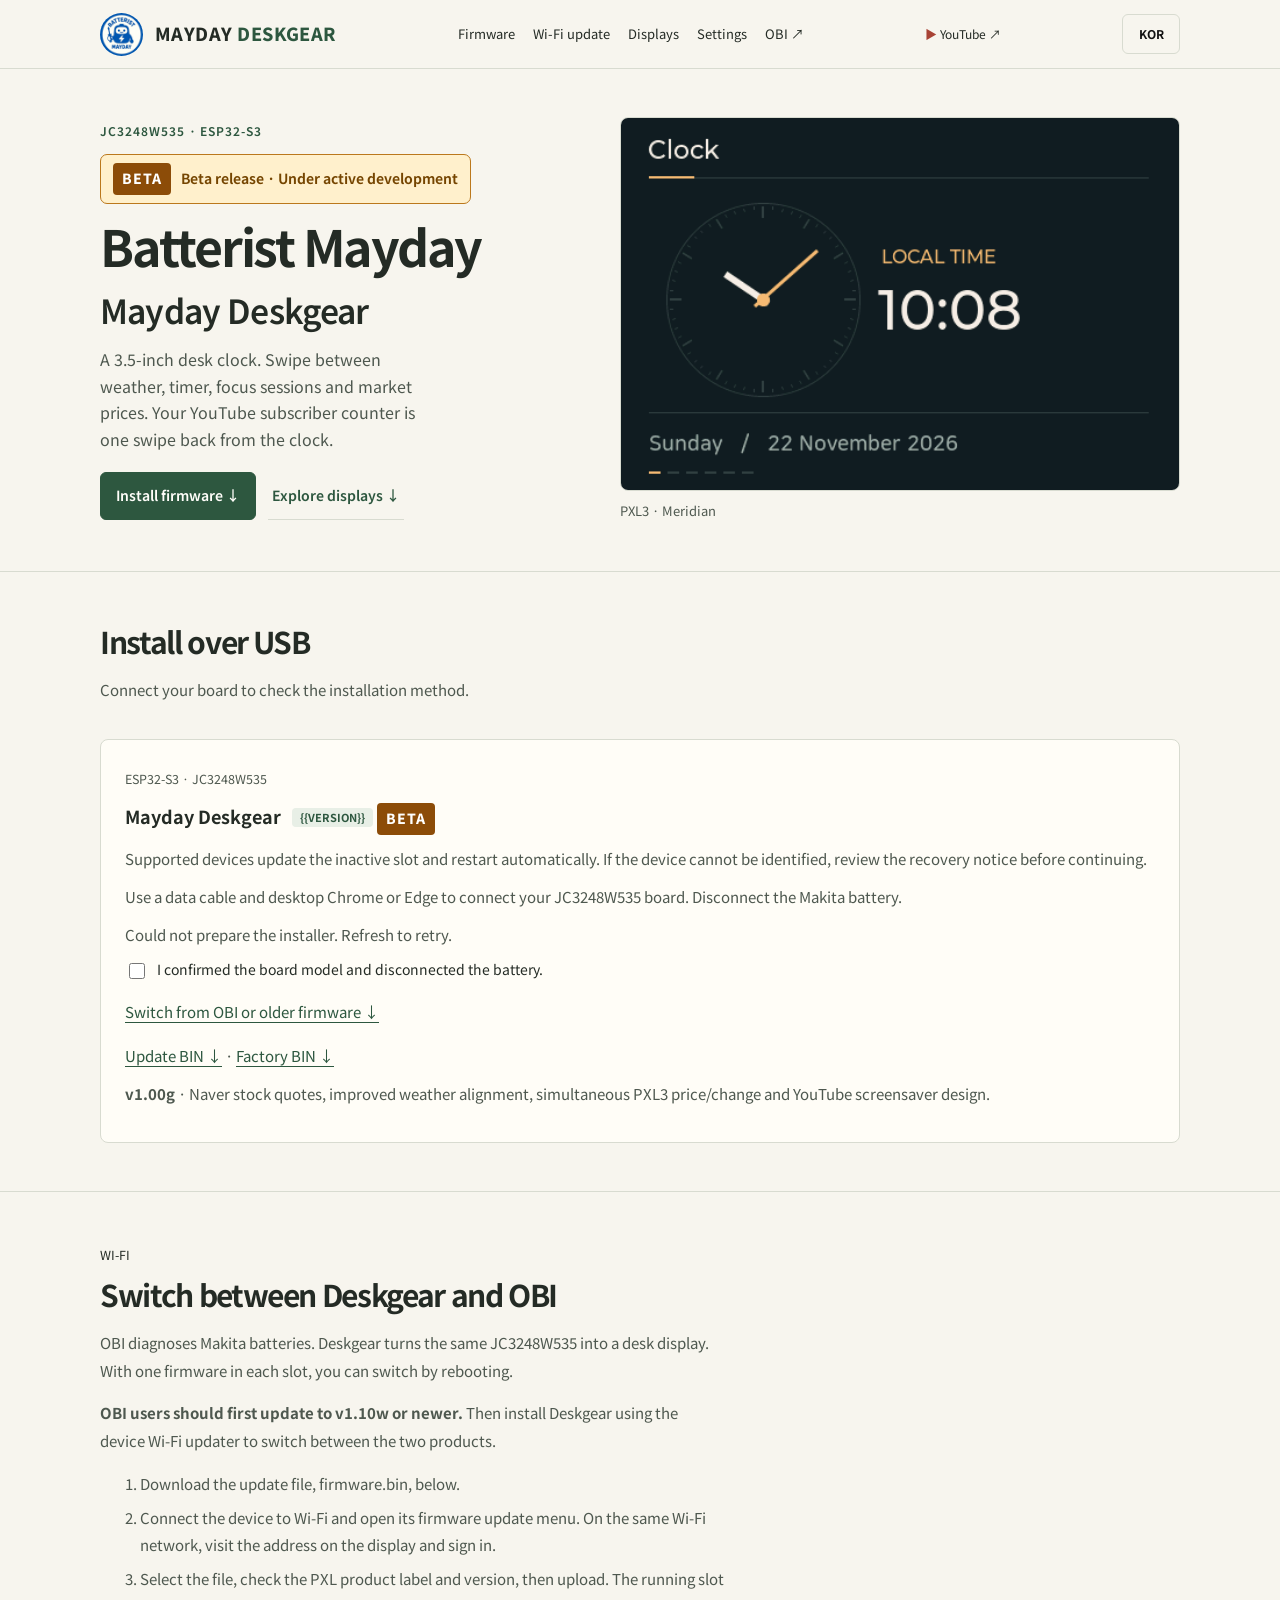
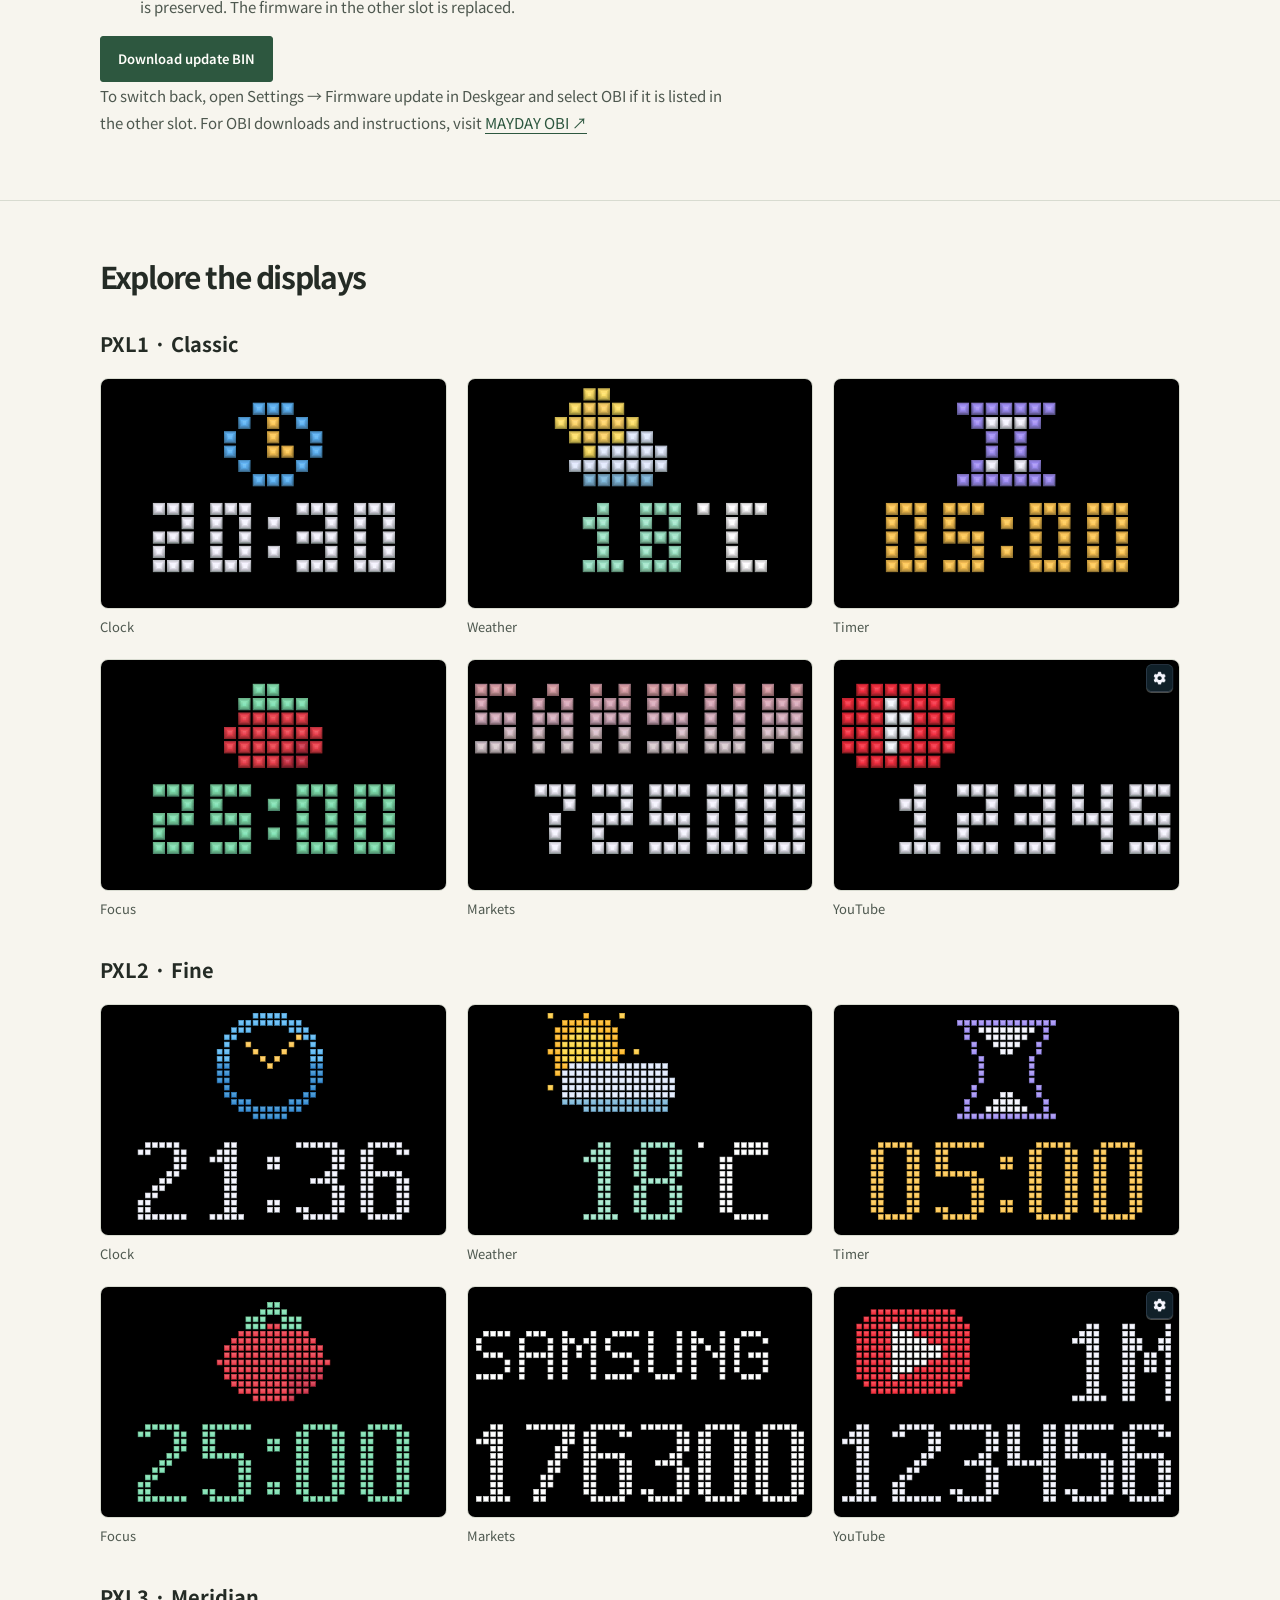
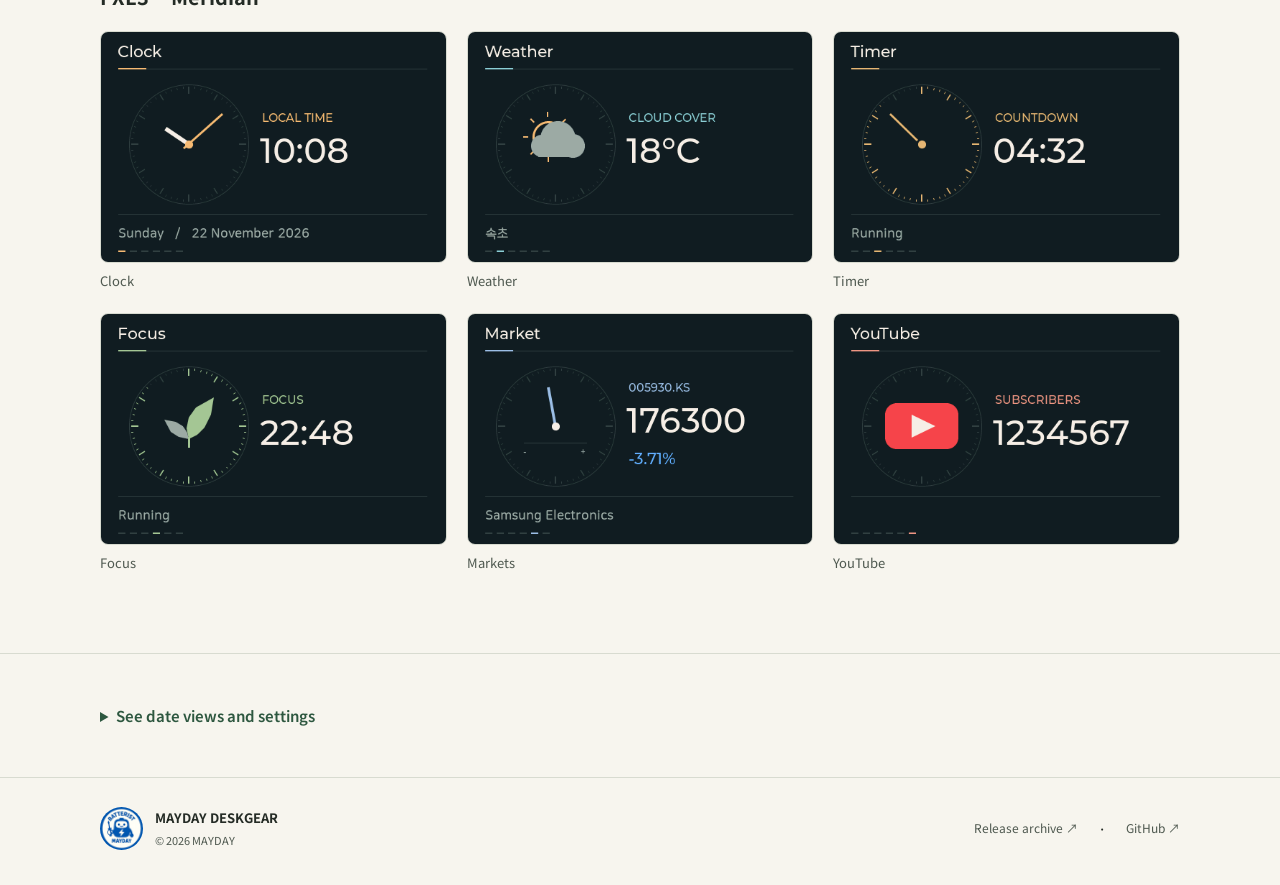
==== commit 20d71788: "Unify Deskgear homepage with MAYDAY OBI design" ====
--- a/site/en/index.html
+++ b/site/en/index.html
@@ -1 +1 @@
-<!doctype html><html lang="en"><meta charset="utf-8"><meta name="viewport" content="width=device-width,initial-scale=1"><title>Mayday Deskgear · Firmware</title><link rel="icon" type="image/jpeg" href="../assets/batterist-mayday-logo.jpg"><link rel="stylesheet" href="../assets/site.css"><link rel="stylesheet" href="../assets/beta.css"><header><strong class="deskgear-brand"><img src="../assets/batterist-mayday-logo.jpg" alt="Batterist Mayday logo" width="48" height="48"><span>Mayday Deskgear</span></strong><nav><a href="#screens">Displays</a><a href="https://maydaycom.github.io/mayday-obi/en/">MAYDAY OBI ↗</a><a lang="ko" href="../">한국어</a></nav></header><main><section class="hero"><div><small>JC3248W535 · ESP32-S3</small><div class="beta-banner"><strong>BETA</strong><span>Beta release · Under active development</span></div><h1>Mayday<br>Deskgear</h1><p>A 3.5-inch desk clock. Swipe between weather, timer, focus sessions and market prices. Your YouTube subscriber counter is one swipe back from the clock.</p><a class="btn" href="#update">Install firmware ↓</a></div><figure><img src="../assets/meridian.png" width="480" height="320" alt="PXL3 Meridian clock face"><figcaption>PXL3 · Meridian</figcaption></figure></section><section id="update" class="install"><div><h2>Install over USB</h2><p>Connect your board to check the installation method.</p></div><article><small>ESP32-S3 · JC3248W535</small><h3>Mayday Deskgear <b>{{VERSION}}</b> <span class="beta-badge">BETA</span></h3><p>Supported devices update the inactive slot and restart automatically. If the device cannot be identified, review the recovery notice before continuing.</p><p>Use a data cable and desktop Chrome or Edge to connect your JC3248W535 board. Disconnect the Makita battery.</p><p id="usb-status" role="status">Preparing the installer.</p><label><input id="board-ok" type="checkbox"> I confirmed the board model and disconnected the battery.</label><div><esp-web-install-button><button class="btn" slot="activate" id="usb-go" disabled>Install firmware via USB</button></esp-web-install-button> <a href="#wifi">Switch from OBI or older firmware ↓</a></div><p><a download href="../firmware/firmware.bin">Update BIN ↓</a> · <a download href="../firmware/firmware.factory.bin">Factory BIN ↓</a></p><p><strong>v1.00g</strong> · Naver stock quotes, improved weather alignment, simultaneous PXL3 price/change and YouTube screensaver design.</p></article></section><section id="wifi"><small>WI-FI</small><h2>Switch between Deskgear and OBI</h2><p>OBI diagnoses Makita batteries. Deskgear turns the same JC3248W535 into a desk display. With one firmware in each slot, you can switch by rebooting.</p><p><strong>OBI users should first update to v1.10w or newer.</strong> Then install Deskgear using the device Wi-Fi updater to switch between the two products.</p><ol><li>Download the update file, firmware.bin, below.</li><li>Connect the device to Wi-Fi and open its firmware update menu. On the same Wi-Fi network, visit the address on the display and sign in.</li><li>Select the file, check the PXL product label and version, then upload. The running slot is preserved. The firmware in the other slot is replaced.</li></ol><a class="btn" download href="../firmware/firmware.bin">Download update BIN</a><p>To switch back, open Settings → Firmware update in Deskgear and select OBI if it is listed in the other slot. For OBI downloads and instructions, visit <a href="https://maydaycom.github.io/mayday-obi/en/">MAYDAY OBI ↗</a></p></section><section id="screens"><h2>Explore the displays</h2><h3 id="pxl1">PXL1 · Classic</h3><div class="gallery"><figure><a href="../assets/pxl1-clock.png"><img loading="lazy" width="480" height="320" src="../assets/pxl1-clock.png" alt="PXL1 · Classic · Clock"></a><figcaption>Clock</figcaption></figure><figure><a href="../assets/pxl1-weather.png"><img loading="lazy" width="480" height="320" src="../assets/pxl1-weather.png" alt="PXL1 · Classic · Weather"></a><figcaption>Weather</figcaption></figure><figure><a href="../assets/pxl1-timer.png"><img loading="lazy" width="480" height="320" src="../assets/pxl1-timer.png" alt="PXL1 · Classic · Timer"></a><figcaption>Timer</figcaption></figure><figure><a href="../assets/pxl1-pomodoro.png"><img loading="lazy" width="480" height="320" src="../assets/pxl1-pomodoro.png" alt="PXL1 · Classic · Focus"></a><figcaption>Focus</figcaption></figure><figure><a href="../assets/pxl1-market.png"><img loading="lazy" width="480" height="320" src="../assets/pxl1-market.png" alt="PXL1 · Classic · Markets"></a><figcaption>Markets</figcaption></figure><figure><a href="../assets/pxl1-youtube.png"><img loading="lazy" width="480" height="320" src="../assets/pxl1-youtube.png" alt="PXL1 · Classic · YouTube"></a><figcaption>YouTube</figcaption></figure></div><h3 id="pxl2">PXL2 · Fine</h3><div class="gallery"><figure><a href="../assets/pxl2-clock.png"><img loading="lazy" width="480" height="320" src="../assets/pxl2-clock.png" alt="PXL2 · Fine · Clock"></a><figcaption>Clock</figcaption></figure><figure><a href="../assets/pxl2-weather.png"><img loading="lazy" width="480" height="320" src="../assets/pxl2-weather.png" alt="PXL2 · Fine · Weather"></a><figcaption>Weather</figcaption></figure><figure><a href="../assets/pxl2-timer.png"><img loading="lazy" width="480" height="320" src="../assets/pxl2-timer.png" alt="PXL2 · Fine · Timer"></a><figcaption>Timer</figcaption></figure><figure><a href="../assets/pxl2-pomodoro.png"><img loading="lazy" width="480" height="320" src="../assets/pxl2-pomodoro.png" alt="PXL2 · Fine · Focus"></a><figcaption>Focus</figcaption></figure><figure><a href="../assets/pxl2-market.png"><img loading="lazy" width="480" height="320" src="../assets/pxl2-market.png" alt="PXL2 · Fine · Markets"></a><figcaption>Markets</figcaption></figure><figure><a href="../assets/pxl2-youtube.png"><img loading="lazy" width="480" height="320" src="../assets/pxl2-youtube.png" alt="PXL2 · Fine · YouTube"></a><figcaption>YouTube</figcaption></figure></div><h3 id="pxl3">PXL3 · Meridian</h3><div class="gallery"><figure><a href="../assets/pxl3-clock.png"><img loading="lazy" width="480" height="320" src="../assets/pxl3-clock.png" alt="PXL3 · Meridian · Clock"></a><figcaption>Clock</figcaption></figure><figure><a href="../assets/pxl3-weather.png"><img loading="lazy" width="480" height="320" src="../assets/pxl3-weather.png" alt="PXL3 · Meridian · Weather"></a><figcaption>Weather</figcaption></figure><figure><a href="../assets/pxl3-timer.png"><img loading="lazy" width="480" height="320" src="../assets/pxl3-timer.png" alt="PXL3 · Meridian · Timer"></a><figcaption>Timer</figcaption></figure><figure><a href="../assets/pxl3-pomodoro.png"><img loading="lazy" width="480" height="320" src="../assets/pxl3-pomodoro.png" alt="PXL3 · Meridian · Focus"></a><figcaption>Focus</figcaption></figure><figure><a href="../assets/pxl3-market.png"><img loading="lazy" width="480" height="320" src="../assets/pxl3-market.png" alt="PXL3 · Meridian · Markets"></a><figcaption>Markets</figcaption></figure><figure><a href="../assets/pxl3-youtube.png"><img loading="lazy" width="480" height="320" src="../assets/pxl3-youtube.png" alt="PXL3 · Meridian · YouTube"></a><figcaption>YouTube</figcaption></figure></div></section><details class="more"><summary>See date views and settings</summary><div class="gallery"><figure><a href="../assets/pxl1-calendar.png"><img loading="lazy" width="480" height="320" src="../assets/pxl1-calendar.png" alt="PXL1 with date"></a><figcaption>PXL1 with date</figcaption></figure><figure><a href="../assets/pxl2-calendar.png"><img loading="lazy" width="480" height="320" src="../assets/pxl2-calendar.png" alt="PXL2 with date"></a><figcaption>PXL2 with date</figcaption></figure><figure><a href="../assets/settings-menu.png"><img loading="lazy" width="480" height="320" src="../assets/settings-menu.png" alt="Settings"></a><figcaption>Settings</figcaption></figure><figure><a href="../assets/settings-styles.png"><img loading="lazy" width="480" height="320" src="../assets/settings-styles.png" alt="Display styles"></a><figcaption>Display styles</figcaption></figure><figure><a href="../assets/settings-timer1.png"><img loading="lazy" width="480" height="320" src="../assets/settings-timer1.png" alt="PXL1 timer settings"></a><figcaption>PXL1 timer settings</figcaption></figure><figure><a href="../assets/settings-timer2.png"><img loading="lazy" width="480" height="320" src="../assets/settings-timer2.png" alt="PXL2 timer settings"></a><figcaption>PXL2 timer settings</figcaption></figure><figure><a href="../assets/settings-timer3.png"><img loading="lazy" width="480" height="320" src="../assets/settings-timer3.png" alt="PXL3 timer settings"></a><figcaption>PXL3 timer settings</figcaption></figure><figure><a href="../assets/settings-market3.png"><img loading="lazy" width="480" height="320" src="../assets/settings-market3.png" alt="PXL3 market settings"></a><figcaption>PXL3 market settings</figcaption></figure><figure><a href="../assets/pxl3-screensaver.png"><img loading="lazy" width="480" height="320" src="../assets/pxl3-screensaver.png" alt="PXL3 YouTube screensaver"></a><figcaption>PXL3 screensaver</figcaption></figure></div><p><a href="../settings-demo.html?lang=en">Try the six settings screens (simulated) →</a></p></details><footer><a href="https://github.com/MayDayCom/mayday-deskgear/releases">Release archive ↗</a> · <a href="https://github.com/MayDayCom/mayday-deskgear">GitHub ↗</a></footer></main><script type="module" src="../assets/deskgear-install.js"></script></html>
+<!doctype html><html lang="en"><meta charset="utf-8"><meta name="viewport" content="width=device-width,initial-scale=1"><title>Mayday Deskgear · Firmware</title><link rel="icon" type="image/jpeg" href="../assets/batterist-mayday-logo.jpg"><meta name="theme-color" content="#f7f5ee"><link rel="stylesheet" href="../assets/obi-styles.css"><link rel="stylesheet" href="../assets/obi-workbench.css"><link rel="stylesheet" href="../assets/deskgear-theme.css?v=20261124"><link rel="stylesheet" href="../assets/beta.css"><body class="workbench-design"><header class="site-header"><div class="container nav-bar"><a href="#top" class="wordmark" aria-label="MAYDAY Deskgear home"><img src="../assets/batterist-mayday-logo.jpg" alt="Batterist Mayday logo" class="brand-logo" width="48" height="48"><span>MAYDAY<span class="brand-accent"> DESKGEAR</span></span></a><nav class="nav-links" aria-label="Main navigation"><a href="#update">Firmware</a><a href="#wifi">Wi-Fi update</a><a href="#screens">Displays</a><a href="#settings">Settings</a><a href="https://maydaycom.github.io/mayday-obi/en/">OBI ↗</a></nav><a href="https://www.youtube.com/@batterist_mayday" target="_blank" rel="noopener noreferrer" class="nav-youtube"><span class="play-symbol">▶</span> YouTube ↗</a><a class="nav-language" href="../" lang="ko" hreflang="ko">KOR</a></div><nav class="mobile-section-nav container" aria-label="Quick navigation"><a href="#update">Firmware</a><a href="#wifi">Wi-Fi update</a><a href="#screens">Displays</a><a href="#settings">Settings</a><a href="https://maydaycom.github.io/mayday-obi/en/">OBI ↗</a></nav></header><main id="top"><section class="hero container"><div class="hero-copy"><small>JC3248W535 · ESP32-S3</small><div class="beta-banner"><strong>BETA</strong><span>Beta release · Under active development</span></div><h1>Batterist Mayday</h1><p class="hero-product">Mayday Deskgear</p><p class="hero-subtitle">A 3.5-inch desk clock. Swipe between weather, timer, focus sessions and market prices. Your YouTube subscriber counter is one swipe back from the clock.</p><div class="hero-cta"><a class="btn btn-primary" href="#update">Install firmware ↓</a><a class="btn btn-secondary" href="#screens">Explore displays ↓</a></div></div><div class="hero-visual"><figure class="hero-product-photo"><img src="../assets/meridian.png" width="480" height="320" alt="PXL3 Meridian clock face"><figcaption>PXL3 · Meridian</figcaption></figure></div></section><section id="update" class="section"><div class="container install"><div class="section-heading"><h2>Install over USB</h2><p>Connect your board to check the installation method.</p></div><article class="release-main"><small>ESP32-S3 · JC3248W535</small><h3>Mayday Deskgear <span class="release-version">{{VERSION}}</span> <span class="beta-badge">BETA</span></h3><p>Supported devices update the inactive slot and restart automatically. If the device cannot be identified, review the recovery notice before continuing.</p><p>Use a data cable and desktop Chrome or Edge to connect your JC3248W535 board. Disconnect the Makita battery.</p><p id="usb-status" role="status">Preparing the installer.</p><label class="install-confirm"><input id="board-ok" type="checkbox"> I confirmed the board model and disconnected the battery.</label><div class="install-actions"><esp-web-install-button><button class="btn btn-primary" slot="activate" id="usb-go" disabled>Install firmware via USB</button></esp-web-install-button> <a href="#wifi">Switch from OBI or older firmware ↓</a></div><p><a download href="../firmware/firmware.bin">Update BIN ↓</a> · <a download href="../firmware/firmware.factory.bin">Factory BIN ↓</a></p><p><strong>v1.00g</strong> · Naver stock quotes, improved weather alignment, simultaneous PXL3 price/change and YouTube screensaver design.</p></article></div></section><section id="wifi" class="section"><div class="container"><small>WI-FI</small><h2>Switch between Deskgear and OBI</h2><p>OBI diagnoses Makita batteries. Deskgear turns the same JC3248W535 into a desk display. With one firmware in each slot, you can switch by rebooting.</p><p><strong>OBI users should first update to v1.10w or newer.</strong> Then install Deskgear using the device Wi-Fi updater to switch between the two products.</p><ol><li>Download the update file, firmware.bin, below.</li><li>Connect the device to Wi-Fi and open its firmware update menu. On the same Wi-Fi network, visit the address on the display and sign in.</li><li>Select the file, check the PXL product label and version, then upload. The running slot is preserved. The firmware in the other slot is replaced.</li></ol><a class="btn btn-primary" download href="../firmware/firmware.bin">Download update BIN</a><p>To switch back, open Settings → Firmware update in Deskgear and select OBI if it is listed in the other slot. For OBI downloads and instructions, visit <a href="https://maydaycom.github.io/mayday-obi/en/">MAYDAY OBI ↗</a></p></div></section><section id="screens" class="section"><div class="container"><h2>Explore the displays</h2><h3 id="pxl1">PXL1 · Classic</h3><div class="gallery"><figure><a href="../assets/pxl1-clock.png"><img loading="lazy" width="480" height="320" src="../assets/pxl1-clock.png" alt="PXL1 · Classic · Clock"></a><figcaption>Clock</figcaption></figure><figure><a href="../assets/pxl1-weather.png"><img loading="lazy" width="480" height="320" src="../assets/pxl1-weather.png" alt="PXL1 · Classic · Weather"></a><figcaption>Weather</figcaption></figure><figure><a href="../assets/pxl1-timer.png"><img loading="lazy" width="480" height="320" src="../assets/pxl1-timer.png" alt="PXL1 · Classic · Timer"></a><figcaption>Timer</figcaption></figure><figure><a href="../assets/pxl1-pomodoro.png"><img loading="lazy" width="480" height="320" src="../assets/pxl1-pomodoro.png" alt="PXL1 · Classic · Focus"></a><figcaption>Focus</figcaption></figure><figure><a href="../assets/pxl1-market.png"><img loading="lazy" width="480" height="320" src="../assets/pxl1-market.png" alt="PXL1 · Classic · Markets"></a><figcaption>Markets</figcaption></figure><figure><a href="../assets/pxl1-youtube.png"><img loading="lazy" width="480" height="320" src="../assets/pxl1-youtube.png" alt="PXL1 · Classic · YouTube"></a><figcaption>YouTube</figcaption></figure></div><h3 id="pxl2">PXL2 · Fine</h3><div class="gallery"><figure><a href="../assets/pxl2-clock.png"><img loading="lazy" width="480" height="320" src="../assets/pxl2-clock.png" alt="PXL2 · Fine · Clock"></a><figcaption>Clock</figcaption></figure><figure><a href="../assets/pxl2-weather.png"><img loading="lazy" width="480" height="320" src="../assets/pxl2-weather.png" alt="PXL2 · Fine · Weather"></a><figcaption>Weather</figcaption></figure><figure><a href="../assets/pxl2-timer.png"><img loading="lazy" width="480" height="320" src="../assets/pxl2-timer.png" alt="PXL2 · Fine · Timer"></a><figcaption>Timer</figcaption></figure><figure><a href="../assets/pxl2-pomodoro.png"><img loading="lazy" width="480" height="320" src="../assets/pxl2-pomodoro.png" alt="PXL2 · Fine · Focus"></a><figcaption>Focus</figcaption></figure><figure><a href="../assets/pxl2-market.png"><img loading="lazy" width="480" height="320" src="../assets/pxl2-market.png" alt="PXL2 · Fine · Markets"></a><figcaption>Markets</figcaption></figure><figure><a href="../assets/pxl2-youtube.png"><img loading="lazy" width="480" height="320" src="../assets/pxl2-youtube.png" alt="PXL2 · Fine · YouTube"></a><figcaption>YouTube</figcaption></figure></div><h3 id="pxl3">PXL3 · Meridian</h3><div class="gallery"><figure><a href="../assets/pxl3-clock.png"><img loading="lazy" width="480" height="320" src="../assets/pxl3-clock.png" alt="PXL3 · Meridian · Clock"></a><figcaption>Clock</figcaption></figure><figure><a href="../assets/pxl3-weather.png"><img loading="lazy" width="480" height="320" src="../assets/pxl3-weather.png" alt="PXL3 · Meridian · Weather"></a><figcaption>Weather</figcaption></figure><figure><a href="../assets/pxl3-timer.png"><img loading="lazy" width="480" height="320" src="../assets/pxl3-timer.png" alt="PXL3 · Meridian · Timer"></a><figcaption>Timer</figcaption></figure><figure><a href="../assets/pxl3-pomodoro.png"><img loading="lazy" width="480" height="320" src="../assets/pxl3-pomodoro.png" alt="PXL3 · Meridian · Focus"></a><figcaption>Focus</figcaption></figure><figure><a href="../assets/pxl3-market.png"><img loading="lazy" width="480" height="320" src="../assets/pxl3-market.png" alt="PXL3 · Meridian · Markets"></a><figcaption>Markets</figcaption></figure><figure><a href="../assets/pxl3-youtube.png"><img loading="lazy" width="480" height="320" src="../assets/pxl3-youtube.png" alt="PXL3 · Meridian · YouTube"></a><figcaption>YouTube</figcaption></figure></div></div></section><section id="settings" class="section"><div class="container"><details class="more"><summary>See date views and settings</summary><div class="gallery"><figure><a href="../assets/pxl1-calendar.png"><img loading="lazy" width="480" height="320" src="../assets/pxl1-calendar.png" alt="PXL1 with date"></a><figcaption>PXL1 with date</figcaption></figure><figure><a href="../assets/pxl2-calendar.png"><img loading="lazy" width="480" height="320" src="../assets/pxl2-calendar.png" alt="PXL2 with date"></a><figcaption>PXL2 with date</figcaption></figure><figure><a href="../assets/settings-menu.png"><img loading="lazy" width="480" height="320" src="../assets/settings-menu.png" alt="Settings"></a><figcaption>Settings</figcaption></figure><figure><a href="../assets/settings-styles.png"><img loading="lazy" width="480" height="320" src="../assets/settings-styles.png" alt="Display styles"></a><figcaption>Display styles</figcaption></figure><figure><a href="../assets/settings-timer1.png"><img loading="lazy" width="480" height="320" src="../assets/settings-timer1.png" alt="PXL1 timer settings"></a><figcaption>PXL1 timer settings</figcaption></figure><figure><a href="../assets/settings-timer2.png"><img loading="lazy" width="480" height="320" src="../assets/settings-timer2.png" alt="PXL2 timer settings"></a><figcaption>PXL2 timer settings</figcaption></figure><figure><a href="../assets/settings-timer3.png"><img loading="lazy" width="480" height="320" src="../assets/settings-timer3.png" alt="PXL3 timer settings"></a><figcaption>PXL3 timer settings</figcaption></figure><figure><a href="../assets/settings-market3.png"><img loading="lazy" width="480" height="320" src="../assets/settings-market3.png" alt="PXL3 market settings"></a><figcaption>PXL3 market settings</figcaption></figure><figure><a href="../assets/pxl3-screensaver.png"><img loading="lazy" width="480" height="320" src="../assets/pxl3-screensaver.png" alt="PXL3 YouTube screensaver"></a><figcaption>PXL3 screensaver</figcaption></figure></div><p><a href="../settings-demo.html?lang=en">Try the six settings screens (simulated) →</a></p></details></div></section></main><footer class="site-footer"><div class="container footer-line"><div class="footer-brand"><img src="../assets/batterist-mayday-logo.jpg" alt="Batterist Mayday logo" class="footer-brand-logo" width="46" height="46" loading="lazy"><span class="footer-brand-text"><strong>MAYDAY DESKGEAR</strong><span>© 2026 MAYDAY</span></span></div><div class="footer-links"><a href="https://github.com/MayDayCom/mayday-deskgear/releases">Release archive ↗</a> · <a href="https://github.com/MayDayCom/mayday-deskgear">GitHub ↗</a></div></div></footer><script type="module" src="../assets/deskgear-install.js"></script></body></html>
--- a/site/assets/obi-styles.css
+++ b/site/assets/obi-styles.css
@@ -0,0 +1,165 @@
+/* MAYDAY OBI — a practical workshop notebook */
+@import url('https://fonts.googleapis.com/css2?family=Noto+Sans+KR:wght@400;500;600;700;800&display=swap');
+:root{color-scheme:light;--bg:#f5f3ec;--paper:#fffefa;--text:#202623;--muted:#484f49;--line:#d4d7cc;--teal:#325e49;--focus:#325e49}
+*{box-sizing:border-box}html{scroll-behavior:smooth;scroll-padding-top:110px}body{margin:0;background:var(--bg);color:var(--text);font:15px/1.85 'Noto Sans KR',sans-serif;word-break:keep-all;overflow-wrap:break-word}a{color:inherit;text-decoration:none}button{font:inherit}img{max-width:100%}h1,h2,h3,p{margin-top:0}a:focus-visible,summary:focus-visible{outline:3px solid var(--focus);outline-offset:5px}a:hover{text-decoration:underline;text-underline-offset:5px}.container{width:min(1080px,calc(100% - 64px));margin-inline:auto}.background-grid{display:none}
+.site-header{position:sticky;top:0;z-index:10;background:var(--bg);border-bottom:1px solid var(--line)}.nav-bar{min-height:86px;display:flex;align-items:center;justify-content:space-between;gap:24px}.wordmark{display:flex;align-items:center;gap:12px;font-size:18px;font-weight:800;letter-spacing:.025em}.brand-logo,.footer-brand-logo{width:43px;height:43px;object-fit:cover;border-radius:50%;flex-shrink:0}.brand-accent{color:var(--teal)}.nav-links{display:flex;gap:25px;font-size:13px}.nav-youtube{font-size:12px;white-space:nowrap}.nav-language{display:inline-flex;align-items:center;justify-content:center;min-width:58px;padding:8px 12px;border:1px solid var(--line);border-radius:999px;background:var(--line);color:#111;font-size:12px;font-weight:700;white-space:nowrap;transition:background .2s,border-color .2s}.nav-language:hover{background:#c4c8bc;border-color:#c4c8bc}.nav-language:focus-visible{outline:2px solid var(--focus);outline-offset:3px}.play-symbol{color:#a84335}.mobile-section-nav{display:none}
+.hero{display:grid;grid-template-columns:minmax(0,1.08fr) minmax(0,.92fr);align-items:center;gap:clamp(28px,4.5vw,60px);padding:clamp(46px,7vw,92px) 0}.section-kicker{font:600 11px/1.6 'Noto Sans KR',sans-serif;color:var(--teal);letter-spacing:.08em}.status-dot{display:inline-block;width:6px;height:6px;background:var(--teal);border-radius:50%;margin-right:7px;vertical-align:middle}.hero-subtitle{margin:18px 0 0;color:var(--muted);font-size:16px;line-height:1.75;max-width:42ch}.hero-subtitle strong{font-weight:500;color:var(--text)}.hero-cta{display:flex;gap:10px;flex-wrap:wrap;margin-top:24px}.btn{display:inline-flex;align-items:center;justify-content:center;gap:12px;font-size:13px;font-weight:600;padding:10px 0;border-bottom:1px solid var(--teal);color:var(--teal)}.btn-primary{background:var(--teal);color:#fffefa;border:1px solid var(--teal);padding:10px 17px;border-radius:3px}.btn-primary:hover{background:#244a37;text-decoration:none}.hero-visual{min-width:0;width:100%;max-width:500px;justify-self:end}
+.section{padding:52px 0;border-top:1px solid var(--line)}.section-muted{background:transparent}.section-heading{margin-bottom:30px;max-width:800px}.section-heading h2{font-size:30px;font-weight:700;line-height:1.45;letter-spacing:-.045em;margin:6px 0 12px}.section-heading p{color:var(--muted);font-size:15px;margin-bottom:0}.inline-jump{color:var(--teal);text-decoration:underline;text-underline-offset:4px}
+#firmware>.container{display:grid;grid-template-columns:220px 1fr;gap:34px}#firmware .section-heading{margin:0}.release-main{border:1px solid #bca887;border-radius:12px;padding:24px}.release-main h3{font-size:18px;margin:9px 0 5px}.release-main p{font-size:15px;color:var(--muted);margin:0}.pill{color:#80591f;font-size:12px;font-weight:600}.status-dot.amber{background:#ad7f3c}
+.board-photo-gallery{display:grid;grid-template-columns:repeat(2,minmax(0,1fr));gap:26px;margin:30px 0 42px}.board-photo-card{margin:0;min-width:0}.board-image {
+  display:grid;
+  grid-template:minmax(0,1fr) / minmax(0,1fr);
+  aspect-ratio:9 / 8;
+  box-sizing:border-box;
+  background:#e7e8e2;
+  border:1px solid var(--line);
+  padding:18px;
+}
+.board-image img {
+  display:block;
+  width:100%;
+  height:100%;
+  min-width:0;
+  min-height:0;
+  object-fit:contain;
+  mix-blend-mode:multiply;
+}
+.board-photo-card figcaption{display:flex;flex-direction:column;padding:14px 0 0;gap:2px}.board-photo-card figcaption strong{font-size:16px}.board-photo-card figcaption span{font-size:14px;line-height:1.65;color:var(--muted)}
+.pin-marked-board figcaption span{font-weight:600;color:var(--text)}.pin-marked-board .board-image{position:relative}.pin-chip{position:absolute;z-index:2;transform:translate(-50%,-145%);display:inline-flex;align-items:center;justify-content:center;min-width:42px;height:28px;padding:2px 8px;font-size:12px;line-height:1;white-space:nowrap;font-weight:800;border-radius:4px;border:2px solid currentColor;box-shadow:0 2px 7px #0005;pointer-events:none}.pin-chip::after{content:"";position:absolute;left:calc(50% - 4px);bottom:-19px;width:9px;height:9px;border-radius:50%;background:currentColor;outline:3px solid #243348}.pin-chip-p3{left:34.5%;top:75.5%;color:#f59a93;background:#243348}.pin-chip-p2{left:53.4%;top:75.5%;color:#44deec;background:#243348}
+.wiring-figure,.battery-power-guide{margin:36px 0;padding:24px 0 0;border-top:1px solid var(--line)}.wiring-figure-head,.battery-power-head{display:flex;align-items:end;justify-content:space-between;flex-wrap:wrap;gap:12px;margin-bottom:18px}.wiring-figure-head h3,.battery-power-head h3{font-size:23px;line-height:1.5;letter-spacing:-.035em;margin:6px 0 0}.wiring-figure-head>a,.battery-power-head>a{font-size:14px;color:var(--teal);text-decoration:underline;text-underline-offset:5px;padding:6px 0}.wiring-visual,.battery-power-visual{width:100%;min-width:0}.wiring-image-link,.battery-power-visual>a{display:block;line-height:0;background:#091b2b;border-radius:3px;overflow:hidden}.wiring-image-link img,.battery-power-visual img{display:block;width:100%;height:auto}.wiring-figure figcaption,.battery-power-caption{font-size:14px;line-height:1.7;color:var(--muted);margin:14px 0 0}.wiring-figure figcaption strong,.battery-power-caption strong{color:var(--text)}.battery-power-intro{font-size:15px;color:var(--muted);max-width:920px;margin-bottom:20px}.battery-power-intro strong{font-weight:600;color:var(--text)}.battery-power-detail{font-size:13px;margin-top:18px;padding-top:15px;border-top:1px dashed var(--line);color:var(--muted)}.battery-power-detail summary{cursor:pointer;color:var(--teal);font-weight:600}.battery-power-detail p{margin:12px 0 0}code{font-size:.95em}
+.wiring-mobile,.wiring-open-mobile,.battery-wiring-mobile,.battery-open-mobile{display:none!important}.wiring-desktop,.wiring-open-desktop,.battery-wiring-desktop,.battery-open-desktop{display:block}
+.hardware-purchase{
+  display:flex;
+  justify-content:space-between;
+  align-items:center;
+  gap:18px;
+  margin:0 0 24px;
+  padding:18px 20px;
+  border:1px solid #a9bfad;
+  border-left:4px solid var(--teal);
+  border-radius:8px;
+  background:#e8efe4;
+}.hardware-purchase strong{font-size:16px}.hardware-purchase p{color:var(--text);font-size:15px;line-height:1.65;margin:4px 0 0}.hardware-purchase .btn{flex-shrink:0;min-height:44px;white-space:nowrap}
+.hardware-purchase-links{display:flex;flex-wrap:wrap;gap:8px}
+.hardware-purchase-links .btn{font-size:14px;white-space:normal;text-align:center}.warning{display:flex;gap:18px;font-size:13px;line-height:1.85;padding:15px 18px;background:#ede7d9;border-left:3px solid #ad7f3c}.warning strong{white-space:nowrap;color:#80591f}
+.bms-reference{margin:50px 0 0;padding-top:30px;border-top:1px solid var(--line)}.bms-title h3{font-size:24px;letter-spacing:-.03em;margin:6px 0 10px}.bms-title p{font-size:13px;color:var(--muted)}.bms-title p strong{color:var(--text);font-weight:600}
+.bms-columns {
+  display:grid;
+  grid-template-columns:repeat(2,minmax(0,1fr));
+  gap:20px;
+  margin:24px 0;
+}
+.bms-box {
+  min-width:0;
+  overflow:hidden;
+  background:var(--paper);
+  border:1px solid var(--line);
+  border-radius:12px;
+}
+.bms-box h4 {
+  margin:0;
+  padding:13px 18px;
+  border-bottom:1px solid var(--line);
+  font-size:15px;
+  font-weight:800;
+}
+.bms-supported h4 {background:#e8efe4;color:#274c3c}
+.bms-unsupported h4 {background:#f4e9e2;color:#75432f}
+.bms-box ul {list-style:none;padding:0 18px;margin:0}
+.bms-box li {
+  display:flex;
+  align-items:baseline;
+  justify-content:space-between;
+  flex-wrap:wrap;
+  gap:2px 16px;
+  padding:12px 0;
+}
+.bms-box li + li {border-top:1px solid var(--line)}
+.bms-box li strong {font-size:14px;font-weight:700;overflow-wrap:anywhere}
+.bms-box li small {font-size:13px;color:var(--muted);overflow-wrap:anywhere}
+.bms-notice{font-size:13px;color:var(--muted);border-left:2px solid #ad7f3c;padding:6px 0 6px 16px;margin:24px 0 18px}.bms-links a{color:var(--teal);font-size:13px;text-decoration:underline;text-underline-offset:5px}
+#credits{padding-bottom:64px}.credits-panel{max-width:820px}.credits-panel p{font-size:14px;color:var(--muted)}.credits-panel strong{color:var(--text);font-weight:600}.credit-links{display:flex;flex-wrap:wrap;gap:12px 26px;margin:20px 0}.credit-links a{font-size:13px;color:var(--teal);text-decoration:underline;text-underline-offset:5px}.credits-panel .credit-detail{font-size:12px;margin-bottom:0}.site-footer{border-top:1px solid var(--line);padding:28px 0 34px}.footer-line,.footer-line>div,.footer-brand{display:flex;align-items:center;justify-content:space-between;gap:24px}.footer-brand{gap:12px!important}.footer-brand-text{display:flex;flex-direction:column;font-size:11px;color:var(--muted)}.footer-brand-text strong{font-size:13px;color:var(--text)}.footer-line>div>a{font-size:12px;color:var(--muted)}
+@media(max-width:900px){.nav-links{gap:15px}.hero{gap:28px}#firmware>.container{grid-template-columns:180px 1fr}}
+@media(max-width:720px){html{scroll-padding-top:130px}.container{width:calc(100% - 36px)}.nav-bar{min-height:67px;gap:12px}.wordmark{font-size:16px;gap:9px}.brand-logo{width:36px;height:36px}.nav-links{display:none}.nav-youtube{font-size:11px}.mobile-section-nav{display:flex;gap:25px;overflow-x:auto;white-space:nowrap;padding:10px 0 12px;border-top:1px solid var(--line);font-size:12px}.mobile-section-nav a{flex:0 0 auto}.hero{grid-template-columns:1fr;padding:38px 0 42px;gap:30px}.hero-subtitle{max-width:470px;font-size:16px}.hero-cta{margin-top:22px}.section{padding:36px 0}.section-heading{margin-bottom:23px}.section-heading h2{font-size:27px}#firmware>.container{display:block}#firmware .section-heading{margin-bottom:20px}.release-main{padding:16px}.board-photo-gallery{gap:22px;grid-template-columns:1fr;margin:25px 0 30px}.board-image{padding:12px}.board-photo-card figcaption{padding-top:10px}.wiring-figure,.battery-power-guide{margin:28px 0;padding-top:22px}.wiring-figure-head h3,.battery-power-head h3{font-size:20px}.wiring-desktop,.wiring-open-desktop,.battery-wiring-desktop,.battery-open-desktop{display:none!important}.wiring-mobile,.wiring-open-mobile,.battery-wiring-mobile,.battery-open-mobile{display:block!important}.hardware-purchase{align-items:flex-start;flex-direction:column;gap:10px}.warning{gap:10px;font-size:12px;padding:13px}.bms-reference{margin-top:34px}.bms-columns{grid-template-columns:1fr;gap:14px}.bms-title h3{font-size:22px}.credit-links{flex-direction:column;gap:13px}.footer-line{align-items:flex-start;flex-direction:column;gap:20px}#credits{padding-bottom:40px}}
+@media(prefers-reduced-motion:reduce){html{scroll-behavior:auto}}
+
+/* USB installer */
+[hidden]{display:none!important}
+.install-steps{padding-left:22px;margin:22px 0;font-size:15px;color:var(--text)}.install-steps li{padding:3px 0}
+.release-main .install-note{font-size:14px;margin:18px 0;color:var(--muted)}
+.install-confirm{display:flex;align-items:flex-start;gap:9px;font-size:14px;line-height:1.65;margin:18px 0}
+.install-confirm input{margin-top:5px;flex-shrink:0;accent-color:var(--teal);width:16px;height:16px}
+.install-actions{display:flex;align-items:center;flex-wrap:wrap;gap:14px;margin:18px 0}
+button.btn{font-family:inherit;cursor:pointer}button.btn:disabled{opacity:.5;cursor:not-allowed}
+.install-retry{border:0;background:transparent;color:var(--teal);font:inherit;font-size:12px;text-decoration:underline;text-underline-offset:4px;cursor:pointer;padding:8px}
+.install-help{margin-top:24px;border-top:1px solid var(--line);padding-top:15px;font-size:14px;color:var(--muted)}
+.install-help summary{cursor:pointer;color:var(--teal)}.release-main .install-help p{font-size:14px;line-height:1.7;margin-top:12px}
+esp-web-install-button{--esp-tools-button-color:var(--teal);--esp-tools-button-text-color:var(--paper);--esp-tools-button-border-radius:3px}
+
+.release-version{display:inline-block;margin-left:7px;padding:3px 8px;border-radius:999px;background:#e3ecdf;color:var(--teal);font-size:11px;line-height:1.2;font-weight:700;vertical-align:2px;white-space:nowrap}
+/* Footer page-view badge */
+.footer-line .footer-links {
+  flex-wrap: wrap;
+  gap: 12px 20px;
+}
+.footer-links .footer-hits {
+  display: inline-flex;
+  align-items: center;
+  min-height: 28px;
+  line-height: 1;
+}
+.footer-hits img {
+  display: block;
+  width: auto;
+  height: 20px;
+}
+
+.hero-project {
+  margin:0 0 14px;
+  color:var(--teal);
+  font-size:16px;
+  font-weight:800;
+  letter-spacing:.1em;
+}
+.hero h1 {
+  margin:0;
+  color:var(--text);
+  font-size:clamp(30px,4vw,49px);
+  font-weight:800;
+  line-height:1.16;
+  letter-spacing:-.055em;
+}
+.hero-product {
+  margin:14px 0 0;
+  color:var(--teal);
+  font-size:clamp(18px,1.8vw,23px);
+  font-weight:700;
+  line-height:1.45;
+  letter-spacing:-.025em;
+}
+.hero-cta .btn {
+  min-height:44px;
+  padding:10px 15px;
+  border-radius:8px;
+  font-size:14px;
+}
+.hero-cta .btn-secondary {
+  border:1px solid #a9bfad;
+  background:var(--paper);
+}
+.hero-cta .btn-secondary:hover {background:#e8efe4}
+.hero-product-photo {
+  margin:0;
+  overflow:hidden;
+  background:var(--paper);
+  border:1px solid var(--line);
+  border-radius:16px;
+  box-shadow:0 12px 28px #20262312;
+}
+.hero-product-photo img {display:block;width:100%;height:auto}
+.hero-product-photo figcaption {padding:10px 14px;color:var(--muted);font-size:13px}
+@media (max-width:720px) {
+  .hero h1 {font-size:clamp(30px,7.7vw,46px)}
+  .hero-visual {justify-self:start}
+  .hero-product-photo {border-radius:12px}
+}
--- a/site/assets/obi-workbench.css
+++ b/site/assets/obi-workbench.css
@@ -0,0 +1,118 @@
+/* MAYDAY OBI homepage layout */
+.workbench-design {
+  --bg:#f7f5ee;
+  --paper:#fffdf7;
+  --text:#242b25;
+  --muted:#4e584f;
+  --line:#d8dbd0;
+  --teal:#2d573f;
+  --focus:#2d573f;
+}
+
+.workbench-design .site-header {position:static}
+.workbench-design .nav-bar {min-height:68px;gap:16px}
+.workbench-design .nav-language {background:transparent;border-radius:6px}
+.workbench-design .hero {
+  grid-template-columns:minmax(0, .9fr) minmax(0, 1.1fr);
+  gap:clamp(24px, 4vw, 48px);
+  padding-block:48px;
+}
+.workbench-design .hero h1 {
+  font-size:clamp(30px, 4.1vw, 50px);
+  font-weight:700;
+  line-height:1.16;
+  letter-spacing:-.045em;
+}
+.workbench-design .hero-product {margin:12px 0 0;color:var(--text);font-weight:600}
+.workbench-design .hero-subtitle {margin:12px 0 0;line-height:1.65;max-width:38ch}
+.workbench-design .hero-cta {margin-top:20px;gap:12px}
+.workbench-design .hero-cta .btn {border-radius:6px}
+.workbench-design .hero-cta .btn-secondary {
+  padding-inline:4px;
+  border:0;
+  border-bottom:1px solid var(--line);
+  border-radius:0;
+  background:transparent;
+}
+.workbench-design .hero-visual {max-width:560px}
+.workbench-design .hero-product-photo {
+  background:transparent;
+  border:0;
+  border-radius:0;
+  box-shadow:none;
+}
+.workbench-design .hero-product-photo img {
+  border:1px solid var(--line);
+  border-radius:8px;
+}
+.workbench-design .hero-product-photo figcaption {padding:8px 0 0}
+
+.workbench-design .section {padding-block:48px}
+.workbench-design .section-heading {margin-bottom:20px}
+.workbench-design .section-heading h2 {margin-top:0}
+.workbench-design #firmware > .container {
+  display:grid;
+  grid-template-columns:minmax(0, 1fr);
+  gap:16px;
+}
+.workbench-design #firmware .section-heading {margin:0}
+.workbench-design .release-main {
+  padding:24px;
+  border:1px solid var(--line);
+  border-radius:8px;
+  background:var(--paper);
+}
+.workbench-design .release-main h3 {margin:8px 0}
+.workbench-design .release-version {background:#e8efe6;border-radius:4px}
+.workbench-design .release-install-count {margin:8px 0;color:var(--muted);font-size:14px}
+.workbench-design .release-install-count strong {color:#325e49;font-variant-numeric:tabular-nums}
+.workbench-design .release-install-count small {white-space:nowrap;font-size:inherit}
+.workbench-design .install-steps {margin:16px 0}
+.workbench-design .install-safety {
+  padding:12px 16px;
+  background:#eeeee5;
+  border-left:3px solid #b9c5b4;
+}
+.workbench-design .install-safety .install-note {margin:0}
+.workbench-design .install-confirm {margin:8px 0 0}
+.workbench-design .install-actions {gap:8px 16px;margin:16px 0}
+.workbench-design .install-actions .btn {min-height:44px}
+.workbench-design .release-main .install-note:empty {display:none}
+.workbench-design .install-help {margin-top:16px}
+
+.workbench-design .hardware-purchase {
+  padding:16px 20px;
+  border:1px solid var(--line);
+  border-radius:8px;
+  background:var(--paper);
+}
+.workbench-design .hardware-purchase-links .btn {
+  padding:8px 12px;
+  border:1px solid var(--line);
+  border-radius:6px;
+  background:#e8efe4;
+}
+.workbench-design .hardware-purchase-links .btn:hover {background:#dce8d7}
+.workbench-design .board-photo-gallery {margin-top:24px;gap:20px}
+.workbench-design .board-image {border-radius:8px;background:#e9ebe3}
+.port-label {
+  display:inline-block;
+  padding:0 4px;
+  border:1px solid var(--line);
+  border-radius:4px;
+  font-family:ui-monospace,Consolas,monospace;
+  line-height:1.5;
+}
+.workbench-design .bms-box {border-radius:8px}
+
+@media (max-width:720px) {
+  .workbench-design .nav-bar {min-height:56px}
+  .workbench-design .hero {grid-template-columns:minmax(0, 1fr);gap:16px;padding-block:24px}
+  .workbench-design .hero-subtitle {font-size:15px}
+  .workbench-design .hero-cta {margin-top:12px}
+  .workbench-design .hero-visual {width:min(100%, 360px);justify-self:start}
+  .workbench-design .hero-product-photo figcaption {font-size:12px}
+  .workbench-design .section {padding-block:32px}
+  .workbench-design .release-main {padding:16px}
+  .workbench-design .install-safety {padding:12px}
+}
--- a/site/assets/deskgear-theme.css
+++ b/site/assets/deskgear-theme.css
@@ -0,0 +1,31 @@
+/* Deskgear-specific layouts on the MAYDAY OBI theme. */
+.wordmark{white-space:nowrap}
+.nav-links{gap:18px;white-space:nowrap}
+.hero .beta-banner{margin:0 0 12px}
+.hero-copy>small{display:block;color:var(--teal);font-size:12px;font-weight:600;letter-spacing:.08em;margin-bottom:12px}
+.hero-product{font-size:clamp(22px,2.6vw,34px)}
+.hero-visual{width:100%;max-width:560px}
+.install{display:grid;grid-template-columns:1fr;gap:16px}
+.install .release-main p{margin:10px 0}
+.install .release-main small{color:var(--muted)}
+.install .release-main .install-count{font-size:14px;color:var(--muted);margin:8px 0 14px}
+.install-count strong{color:var(--teal);font-variant-numeric:tabular-nums}
+.install-count small{font-size:inherit;white-space:nowrap}
+.install-actions>a,.release-main p>a,#wifi p>a,#settings p>a{color:var(--teal);text-decoration:underline;text-underline-offset:4px}
+.install-actions .btn{min-height:44px}
+esp-web-install-button:not(:defined){display:none}
+#wifi h2,#screens h2{font-size:30px;line-height:1.45;letter-spacing:-.045em;margin:6px 0 12px}
+#wifi p,#wifi ol{max-width:78ch;color:var(--muted)}
+#wifi li{margin:6px 0}
+.gallery{display:grid;grid-template-columns:repeat(3,minmax(0,1fr));gap:20px;margin:16px 0 30px}
+.gallery figure{margin:0;min-width:0}
+.gallery img{display:block;width:100%;height:auto;border-radius:8px;border:1px solid var(--line)}
+.gallery figcaption{font-size:13px;color:var(--muted);padding-top:6px}
+#screens h3{font-size:20px;margin:26px 0 12px}
+.more summary{cursor:pointer;color:var(--teal);font-weight:600}
+.footer-links{flex-wrap:wrap}
+.footer-hits img{display:block;width:auto;height:20px;max-width:none}
+@media(max-width:900px){.nav-links{gap:12px}}
+@media(min-width:721px) and (max-width:980px){.nav-links{display:none}.mobile-section-nav{display:flex;gap:25px;overflow-x:auto;white-space:nowrap;padding:10px 0 12px;border-top:1px solid var(--line);font-size:12px}.mobile-section-nav a{flex:0 0 auto}}
+@media(max-width:720px){.wordmark{font-size:14px;gap:8px}.nav-bar{gap:8px}.nav-youtube{font-size:10px}.nav-language{min-width:44px;padding:6px 8px}.gallery{grid-template-columns:repeat(2,minmax(0,1fr));gap:12px}#wifi h2,#screens h2{font-size:27px}.footer-links{gap:16px!important}}
+@media(max-width:370px){.nav-bar .nav-youtube{display:none}.wordmark{font-size:13px}}
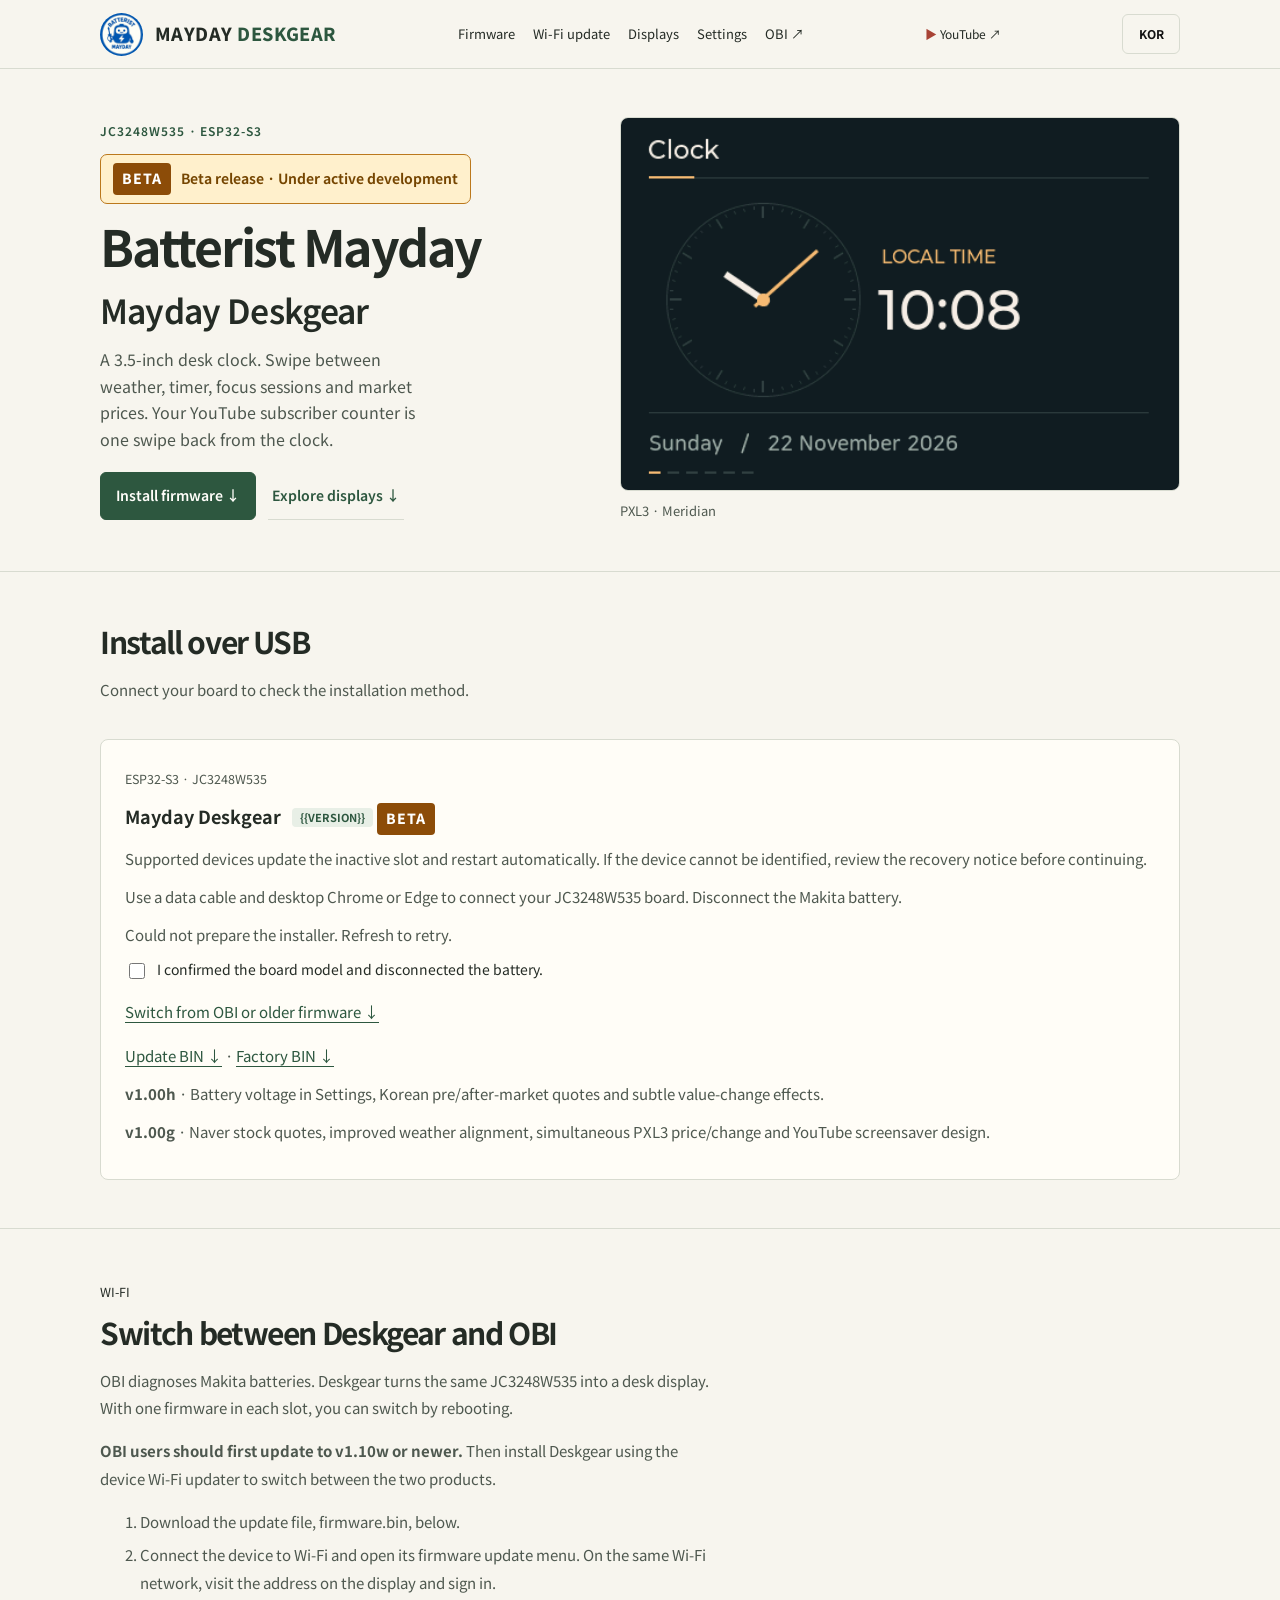
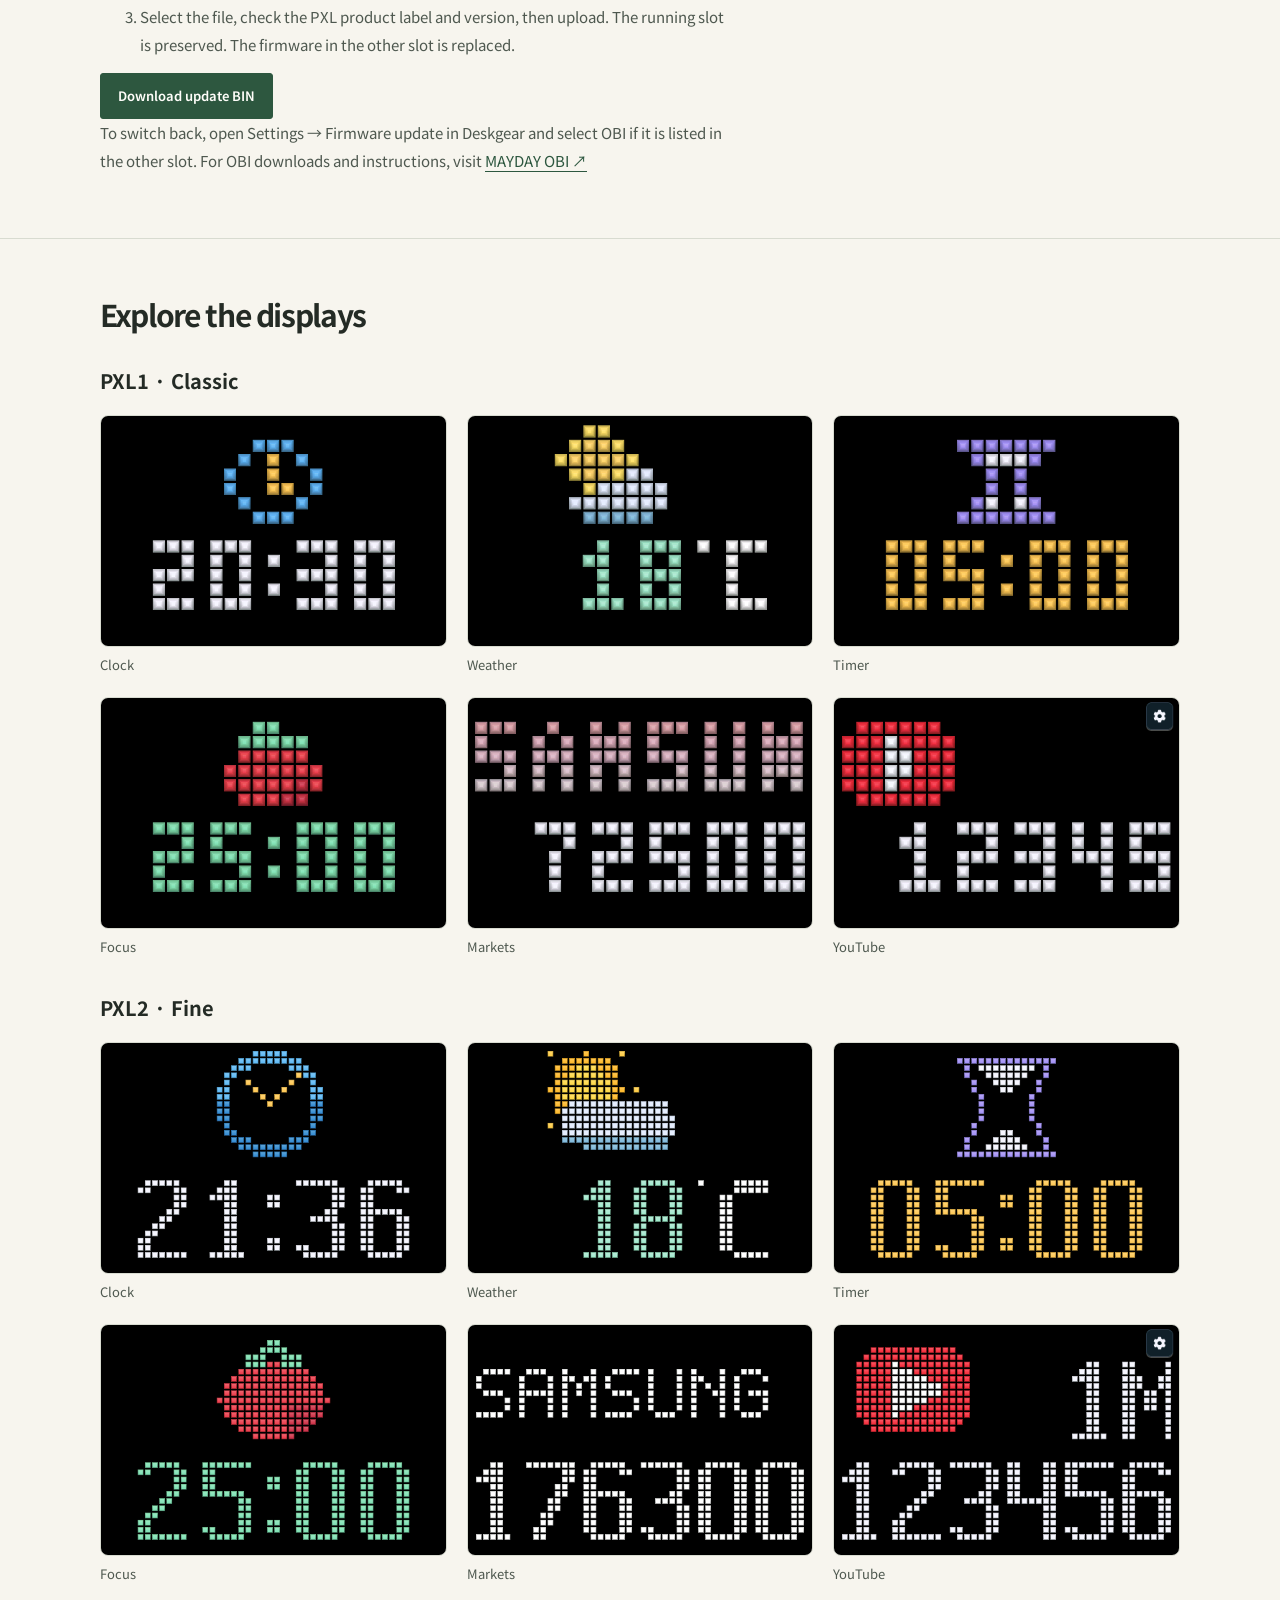
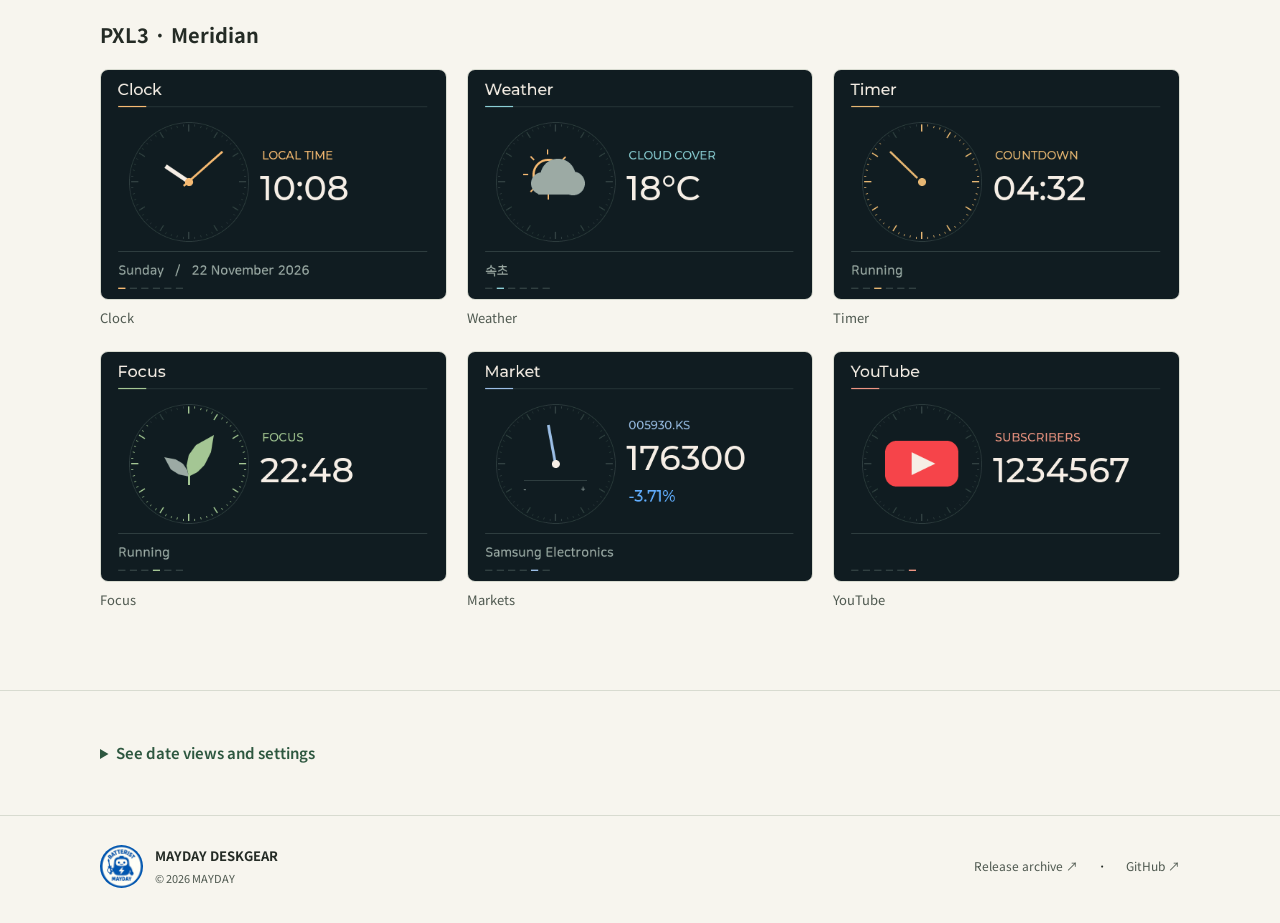
==== commit a9a028fb: "Release Deskgear v1.00h with battery voltage and extended market quotes" ====
--- a/site/en/index.html
+++ b/site/en/index.html
@@ -1 +1 @@
-<!doctype html><html lang="en"><meta charset="utf-8"><meta name="viewport" content="width=device-width,initial-scale=1"><title>Mayday Deskgear · Firmware</title><link rel="icon" type="image/jpeg" href="../assets/batterist-mayday-logo.jpg"><meta name="theme-color" content="#f7f5ee"><link rel="stylesheet" href="../assets/obi-styles.css"><link rel="stylesheet" href="../assets/obi-workbench.css"><link rel="stylesheet" href="../assets/deskgear-theme.css?v=20261124"><link rel="stylesheet" href="../assets/beta.css"><body class="workbench-design"><header class="site-header"><div class="container nav-bar"><a href="#top" class="wordmark" aria-label="MAYDAY Deskgear home"><img src="../assets/batterist-mayday-logo.jpg" alt="Batterist Mayday logo" class="brand-logo" width="48" height="48"><span>MAYDAY<span class="brand-accent"> DESKGEAR</span></span></a><nav class="nav-links" aria-label="Main navigation"><a href="#update">Firmware</a><a href="#wifi">Wi-Fi update</a><a href="#screens">Displays</a><a href="#settings">Settings</a><a href="https://maydaycom.github.io/mayday-obi/en/">OBI ↗</a></nav><a href="https://www.youtube.com/@batterist_mayday" target="_blank" rel="noopener noreferrer" class="nav-youtube"><span class="play-symbol">▶</span> YouTube ↗</a><a class="nav-language" href="../" lang="ko" hreflang="ko">KOR</a></div><nav class="mobile-section-nav container" aria-label="Quick navigation"><a href="#update">Firmware</a><a href="#wifi">Wi-Fi update</a><a href="#screens">Displays</a><a href="#settings">Settings</a><a href="https://maydaycom.github.io/mayday-obi/en/">OBI ↗</a></nav></header><main id="top"><section class="hero container"><div class="hero-copy"><small>JC3248W535 · ESP32-S3</small><div class="beta-banner"><strong>BETA</strong><span>Beta release · Under active development</span></div><h1>Batterist Mayday</h1><p class="hero-product">Mayday Deskgear</p><p class="hero-subtitle">A 3.5-inch desk clock. Swipe between weather, timer, focus sessions and market prices. Your YouTube subscriber counter is one swipe back from the clock.</p><div class="hero-cta"><a class="btn btn-primary" href="#update">Install firmware ↓</a><a class="btn btn-secondary" href="#screens">Explore displays ↓</a></div></div><div class="hero-visual"><figure class="hero-product-photo"><img src="../assets/meridian.png" width="480" height="320" alt="PXL3 Meridian clock face"><figcaption>PXL3 · Meridian</figcaption></figure></div></section><section id="update" class="section"><div class="container install"><div class="section-heading"><h2>Install over USB</h2><p>Connect your board to check the installation method.</p></div><article class="release-main"><small>ESP32-S3 · JC3248W535</small><h3>Mayday Deskgear <span class="release-version">{{VERSION}}</span> <span class="beta-badge">BETA</span></h3><p>Supported devices update the inactive slot and restart automatically. If the device cannot be identified, review the recovery notice before continuing.</p><p>Use a data cable and desktop Chrome or Edge to connect your JC3248W535 board. Disconnect the Makita battery.</p><p id="usb-status" role="status">Preparing the installer.</p><label class="install-confirm"><input id="board-ok" type="checkbox"> I confirmed the board model and disconnected the battery.</label><div class="install-actions"><esp-web-install-button><button class="btn btn-primary" slot="activate" id="usb-go" disabled>Install firmware via USB</button></esp-web-install-button> <a href="#wifi">Switch from OBI or older firmware ↓</a></div><p><a download href="../firmware/firmware.bin">Update BIN ↓</a> · <a download href="../firmware/firmware.factory.bin">Factory BIN ↓</a></p><p><strong>v1.00g</strong> · Naver stock quotes, improved weather alignment, simultaneous PXL3 price/change and YouTube screensaver design.</p></article></div></section><section id="wifi" class="section"><div class="container"><small>WI-FI</small><h2>Switch between Deskgear and OBI</h2><p>OBI diagnoses Makita batteries. Deskgear turns the same JC3248W535 into a desk display. With one firmware in each slot, you can switch by rebooting.</p><p><strong>OBI users should first update to v1.10w or newer.</strong> Then install Deskgear using the device Wi-Fi updater to switch between the two products.</p><ol><li>Download the update file, firmware.bin, below.</li><li>Connect the device to Wi-Fi and open its firmware update menu. On the same Wi-Fi network, visit the address on the display and sign in.</li><li>Select the file, check the PXL product label and version, then upload. The running slot is preserved. The firmware in the other slot is replaced.</li></ol><a class="btn btn-primary" download href="../firmware/firmware.bin">Download update BIN</a><p>To switch back, open Settings → Firmware update in Deskgear and select OBI if it is listed in the other slot. For OBI downloads and instructions, visit <a href="https://maydaycom.github.io/mayday-obi/en/">MAYDAY OBI ↗</a></p></div></section><section id="screens" class="section"><div class="container"><h2>Explore the displays</h2><h3 id="pxl1">PXL1 · Classic</h3><div class="gallery"><figure><a href="../assets/pxl1-clock.png"><img loading="lazy" width="480" height="320" src="../assets/pxl1-clock.png" alt="PXL1 · Classic · Clock"></a><figcaption>Clock</figcaption></figure><figure><a href="../assets/pxl1-weather.png"><img loading="lazy" width="480" height="320" src="../assets/pxl1-weather.png" alt="PXL1 · Classic · Weather"></a><figcaption>Weather</figcaption></figure><figure><a href="../assets/pxl1-timer.png"><img loading="lazy" width="480" height="320" src="../assets/pxl1-timer.png" alt="PXL1 · Classic · Timer"></a><figcaption>Timer</figcaption></figure><figure><a href="../assets/pxl1-pomodoro.png"><img loading="lazy" width="480" height="320" src="../assets/pxl1-pomodoro.png" alt="PXL1 · Classic · Focus"></a><figcaption>Focus</figcaption></figure><figure><a href="../assets/pxl1-market.png"><img loading="lazy" width="480" height="320" src="../assets/pxl1-market.png" alt="PXL1 · Classic · Markets"></a><figcaption>Markets</figcaption></figure><figure><a href="../assets/pxl1-youtube.png"><img loading="lazy" width="480" height="320" src="../assets/pxl1-youtube.png" alt="PXL1 · Classic · YouTube"></a><figcaption>YouTube</figcaption></figure></div><h3 id="pxl2">PXL2 · Fine</h3><div class="gallery"><figure><a href="../assets/pxl2-clock.png"><img loading="lazy" width="480" height="320" src="../assets/pxl2-clock.png" alt="PXL2 · Fine · Clock"></a><figcaption>Clock</figcaption></figure><figure><a href="../assets/pxl2-weather.png"><img loading="lazy" width="480" height="320" src="../assets/pxl2-weather.png" alt="PXL2 · Fine · Weather"></a><figcaption>Weather</figcaption></figure><figure><a href="../assets/pxl2-timer.png"><img loading="lazy" width="480" height="320" src="../assets/pxl2-timer.png" alt="PXL2 · Fine · Timer"></a><figcaption>Timer</figcaption></figure><figure><a href="../assets/pxl2-pomodoro.png"><img loading="lazy" width="480" height="320" src="../assets/pxl2-pomodoro.png" alt="PXL2 · Fine · Focus"></a><figcaption>Focus</figcaption></figure><figure><a href="../assets/pxl2-market.png"><img loading="lazy" width="480" height="320" src="../assets/pxl2-market.png" alt="PXL2 · Fine · Markets"></a><figcaption>Markets</figcaption></figure><figure><a href="../assets/pxl2-youtube.png"><img loading="lazy" width="480" height="320" src="../assets/pxl2-youtube.png" alt="PXL2 · Fine · YouTube"></a><figcaption>YouTube</figcaption></figure></div><h3 id="pxl3">PXL3 · Meridian</h3><div class="gallery"><figure><a href="../assets/pxl3-clock.png"><img loading="lazy" width="480" height="320" src="../assets/pxl3-clock.png" alt="PXL3 · Meridian · Clock"></a><figcaption>Clock</figcaption></figure><figure><a href="../assets/pxl3-weather.png"><img loading="lazy" width="480" height="320" src="../assets/pxl3-weather.png" alt="PXL3 · Meridian · Weather"></a><figcaption>Weather</figcaption></figure><figure><a href="../assets/pxl3-timer.png"><img loading="lazy" width="480" height="320" src="../assets/pxl3-timer.png" alt="PXL3 · Meridian · Timer"></a><figcaption>Timer</figcaption></figure><figure><a href="../assets/pxl3-pomodoro.png"><img loading="lazy" width="480" height="320" src="../assets/pxl3-pomodoro.png" alt="PXL3 · Meridian · Focus"></a><figcaption>Focus</figcaption></figure><figure><a href="../assets/pxl3-market.png"><img loading="lazy" width="480" height="320" src="../assets/pxl3-market.png" alt="PXL3 · Meridian · Markets"></a><figcaption>Markets</figcaption></figure><figure><a href="../assets/pxl3-youtube.png"><img loading="lazy" width="480" height="320" src="../assets/pxl3-youtube.png" alt="PXL3 · Meridian · YouTube"></a><figcaption>YouTube</figcaption></figure></div></div></section><section id="settings" class="section"><div class="container"><details class="more"><summary>See date views and settings</summary><div class="gallery"><figure><a href="../assets/pxl1-calendar.png"><img loading="lazy" width="480" height="320" src="../assets/pxl1-calendar.png" alt="PXL1 with date"></a><figcaption>PXL1 with date</figcaption></figure><figure><a href="../assets/pxl2-calendar.png"><img loading="lazy" width="480" height="320" src="../assets/pxl2-calendar.png" alt="PXL2 with date"></a><figcaption>PXL2 with date</figcaption></figure><figure><a href="../assets/settings-menu.png"><img loading="lazy" width="480" height="320" src="../assets/settings-menu.png" alt="Settings"></a><figcaption>Settings</figcaption></figure><figure><a href="../assets/settings-styles.png"><img loading="lazy" width="480" height="320" src="../assets/settings-styles.png" alt="Display styles"></a><figcaption>Display styles</figcaption></figure><figure><a href="../assets/settings-timer1.png"><img loading="lazy" width="480" height="320" src="../assets/settings-timer1.png" alt="PXL1 timer settings"></a><figcaption>PXL1 timer settings</figcaption></figure><figure><a href="../assets/settings-timer2.png"><img loading="lazy" width="480" height="320" src="../assets/settings-timer2.png" alt="PXL2 timer settings"></a><figcaption>PXL2 timer settings</figcaption></figure><figure><a href="../assets/settings-timer3.png"><img loading="lazy" width="480" height="320" src="../assets/settings-timer3.png" alt="PXL3 timer settings"></a><figcaption>PXL3 timer settings</figcaption></figure><figure><a href="../assets/settings-market3.png"><img loading="lazy" width="480" height="320" src="../assets/settings-market3.png" alt="PXL3 market settings"></a><figcaption>PXL3 market settings</figcaption></figure><figure><a href="../assets/pxl3-screensaver.png"><img loading="lazy" width="480" height="320" src="../assets/pxl3-screensaver.png" alt="PXL3 YouTube screensaver"></a><figcaption>PXL3 screensaver</figcaption></figure></div><p><a href="../settings-demo.html?lang=en">Try the six settings screens (simulated) →</a></p></details></div></section></main><footer class="site-footer"><div class="container footer-line"><div class="footer-brand"><img src="../assets/batterist-mayday-logo.jpg" alt="Batterist Mayday logo" class="footer-brand-logo" width="46" height="46" loading="lazy"><span class="footer-brand-text"><strong>MAYDAY DESKGEAR</strong><span>© 2026 MAYDAY</span></span></div><div class="footer-links"><a href="https://github.com/MayDayCom/mayday-deskgear/releases">Release archive ↗</a> · <a href="https://github.com/MayDayCom/mayday-deskgear">GitHub ↗</a></div></div></footer><script type="module" src="../assets/deskgear-install.js"></script></body></html>
+<!doctype html><html lang="en"><meta charset="utf-8"><meta name="viewport" content="width=device-width,initial-scale=1"><title>Mayday Deskgear · Firmware</title><link rel="icon" type="image/jpeg" href="../assets/batterist-mayday-logo.jpg"><meta name="theme-color" content="#f7f5ee"><link rel="stylesheet" href="../assets/obi-styles.css"><link rel="stylesheet" href="../assets/obi-workbench.css"><link rel="stylesheet" href="../assets/deskgear-theme.css?v=20261124"><link rel="stylesheet" href="../assets/beta.css"><body class="workbench-design"><header class="site-header"><div class="container nav-bar"><a href="#top" class="wordmark" aria-label="MAYDAY Deskgear home"><img src="../assets/batterist-mayday-logo.jpg" alt="Batterist Mayday logo" class="brand-logo" width="48" height="48"><span>MAYDAY<span class="brand-accent"> DESKGEAR</span></span></a><nav class="nav-links" aria-label="Main navigation"><a href="#update">Firmware</a><a href="#wifi">Wi-Fi update</a><a href="#screens">Displays</a><a href="#settings">Settings</a><a href="https://maydaycom.github.io/mayday-obi/en/">OBI ↗</a></nav><a href="https://www.youtube.com/@batterist_mayday" target="_blank" rel="noopener noreferrer" class="nav-youtube"><span class="play-symbol">▶</span> YouTube ↗</a><a class="nav-language" href="../" lang="ko" hreflang="ko">KOR</a></div><nav class="mobile-section-nav container" aria-label="Quick navigation"><a href="#update">Firmware</a><a href="#wifi">Wi-Fi update</a><a href="#screens">Displays</a><a href="#settings">Settings</a><a href="https://maydaycom.github.io/mayday-obi/en/">OBI ↗</a></nav></header><main id="top"><section class="hero container"><div class="hero-copy"><small>JC3248W535 · ESP32-S3</small><div class="beta-banner"><strong>BETA</strong><span>Beta release · Under active development</span></div><h1>Batterist Mayday</h1><p class="hero-product">Mayday Deskgear</p><p class="hero-subtitle">A 3.5-inch desk clock. Swipe between weather, timer, focus sessions and market prices. Your YouTube subscriber counter is one swipe back from the clock.</p><div class="hero-cta"><a class="btn btn-primary" href="#update">Install firmware ↓</a><a class="btn btn-secondary" href="#screens">Explore displays ↓</a></div></div><div class="hero-visual"><figure class="hero-product-photo"><img src="../assets/meridian.png" width="480" height="320" alt="PXL3 Meridian clock face"><figcaption>PXL3 · Meridian</figcaption></figure></div></section><section id="update" class="section"><div class="container install"><div class="section-heading"><h2>Install over USB</h2><p>Connect your board to check the installation method.</p></div><article class="release-main"><small>ESP32-S3 · JC3248W535</small><h3>Mayday Deskgear <span class="release-version">{{VERSION}}</span> <span class="beta-badge">BETA</span></h3><p>Supported devices update the inactive slot and restart automatically. If the device cannot be identified, review the recovery notice before continuing.</p><p>Use a data cable and desktop Chrome or Edge to connect your JC3248W535 board. Disconnect the Makita battery.</p><p id="usb-status" role="status">Preparing the installer.</p><label class="install-confirm"><input id="board-ok" type="checkbox"> I confirmed the board model and disconnected the battery.</label><div class="install-actions"><esp-web-install-button><button class="btn btn-primary" slot="activate" id="usb-go" disabled>Install firmware via USB</button></esp-web-install-button> <a href="#wifi">Switch from OBI or older firmware ↓</a></div><p><a download href="../firmware/firmware.bin">Update BIN ↓</a> · <a download href="../firmware/firmware.factory.bin">Factory BIN ↓</a></p><p><strong>v1.00h</strong> · Battery voltage in Settings, Korean pre/after-market quotes and subtle value-change effects.</p><p><strong>v1.00g</strong> · Naver stock quotes, improved weather alignment, simultaneous PXL3 price/change and YouTube screensaver design.</p></article></div></section><section id="wifi" class="section"><div class="container"><small>WI-FI</small><h2>Switch between Deskgear and OBI</h2><p>OBI diagnoses Makita batteries. Deskgear turns the same JC3248W535 into a desk display. With one firmware in each slot, you can switch by rebooting.</p><p><strong>OBI users should first update to v1.10w or newer.</strong> Then install Deskgear using the device Wi-Fi updater to switch between the two products.</p><ol><li>Download the update file, firmware.bin, below.</li><li>Connect the device to Wi-Fi and open its firmware update menu. On the same Wi-Fi network, visit the address on the display and sign in.</li><li>Select the file, check the PXL product label and version, then upload. The running slot is preserved. The firmware in the other slot is replaced.</li></ol><a class="btn btn-primary" download href="../firmware/firmware.bin">Download update BIN</a><p>To switch back, open Settings → Firmware update in Deskgear and select OBI if it is listed in the other slot. For OBI downloads and instructions, visit <a href="https://maydaycom.github.io/mayday-obi/en/">MAYDAY OBI ↗</a></p></div></section><section id="screens" class="section"><div class="container"><h2>Explore the displays</h2><h3 id="pxl1">PXL1 · Classic</h3><div class="gallery"><figure><a href="../assets/pxl1-clock.png"><img loading="lazy" width="480" height="320" src="../assets/pxl1-clock.png" alt="PXL1 · Classic · Clock"></a><figcaption>Clock</figcaption></figure><figure><a href="../assets/pxl1-weather.png"><img loading="lazy" width="480" height="320" src="../assets/pxl1-weather.png" alt="PXL1 · Classic · Weather"></a><figcaption>Weather</figcaption></figure><figure><a href="../assets/pxl1-timer.png"><img loading="lazy" width="480" height="320" src="../assets/pxl1-timer.png" alt="PXL1 · Classic · Timer"></a><figcaption>Timer</figcaption></figure><figure><a href="../assets/pxl1-pomodoro.png"><img loading="lazy" width="480" height="320" src="../assets/pxl1-pomodoro.png" alt="PXL1 · Classic · Focus"></a><figcaption>Focus</figcaption></figure><figure><a href="../assets/pxl1-market.png"><img loading="lazy" width="480" height="320" src="../assets/pxl1-market.png" alt="PXL1 · Classic · Markets"></a><figcaption>Markets</figcaption></figure><figure><a href="../assets/pxl1-youtube.png"><img loading="lazy" width="480" height="320" src="../assets/pxl1-youtube.png" alt="PXL1 · Classic · YouTube"></a><figcaption>YouTube</figcaption></figure></div><h3 id="pxl2">PXL2 · Fine</h3><div class="gallery"><figure><a href="../assets/pxl2-clock.png"><img loading="lazy" width="480" height="320" src="../assets/pxl2-clock.png" alt="PXL2 · Fine · Clock"></a><figcaption>Clock</figcaption></figure><figure><a href="../assets/pxl2-weather.png"><img loading="lazy" width="480" height="320" src="../assets/pxl2-weather.png" alt="PXL2 · Fine · Weather"></a><figcaption>Weather</figcaption></figure><figure><a href="../assets/pxl2-timer.png"><img loading="lazy" width="480" height="320" src="../assets/pxl2-timer.png" alt="PXL2 · Fine · Timer"></a><figcaption>Timer</figcaption></figure><figure><a href="../assets/pxl2-pomodoro.png"><img loading="lazy" width="480" height="320" src="../assets/pxl2-pomodoro.png" alt="PXL2 · Fine · Focus"></a><figcaption>Focus</figcaption></figure><figure><a href="../assets/pxl2-market.png"><img loading="lazy" width="480" height="320" src="../assets/pxl2-market.png" alt="PXL2 · Fine · Markets"></a><figcaption>Markets</figcaption></figure><figure><a href="../assets/pxl2-youtube.png"><img loading="lazy" width="480" height="320" src="../assets/pxl2-youtube.png" alt="PXL2 · Fine · YouTube"></a><figcaption>YouTube</figcaption></figure></div><h3 id="pxl3">PXL3 · Meridian</h3><div class="gallery"><figure><a href="../assets/pxl3-clock.png"><img loading="lazy" width="480" height="320" src="../assets/pxl3-clock.png" alt="PXL3 · Meridian · Clock"></a><figcaption>Clock</figcaption></figure><figure><a href="../assets/pxl3-weather.png"><img loading="lazy" width="480" height="320" src="../assets/pxl3-weather.png" alt="PXL3 · Meridian · Weather"></a><figcaption>Weather</figcaption></figure><figure><a href="../assets/pxl3-timer.png"><img loading="lazy" width="480" height="320" src="../assets/pxl3-timer.png" alt="PXL3 · Meridian · Timer"></a><figcaption>Timer</figcaption></figure><figure><a href="../assets/pxl3-pomodoro.png"><img loading="lazy" width="480" height="320" src="../assets/pxl3-pomodoro.png" alt="PXL3 · Meridian · Focus"></a><figcaption>Focus</figcaption></figure><figure><a href="../assets/pxl3-market.png"><img loading="lazy" width="480" height="320" src="../assets/pxl3-market.png" alt="PXL3 · Meridian · Markets"></a><figcaption>Markets</figcaption></figure><figure><a href="../assets/pxl3-youtube.png"><img loading="lazy" width="480" height="320" src="../assets/pxl3-youtube.png" alt="PXL3 · Meridian · YouTube"></a><figcaption>YouTube</figcaption></figure></div></div></section><section id="settings" class="section"><div class="container"><details class="more"><summary>See date views and settings</summary><div class="gallery"><figure><a href="../assets/pxl1-calendar.png"><img loading="lazy" width="480" height="320" src="../assets/pxl1-calendar.png" alt="PXL1 with date"></a><figcaption>PXL1 with date</figcaption></figure><figure><a href="../assets/pxl2-calendar.png"><img loading="lazy" width="480" height="320" src="../assets/pxl2-calendar.png" alt="PXL2 with date"></a><figcaption>PXL2 with date</figcaption></figure><figure><a href="../assets/settings-menu.png"><img loading="lazy" width="480" height="320" src="../assets/settings-menu.png" alt="Settings"></a><figcaption>Settings</figcaption></figure><figure><a href="../assets/settings-styles.png"><img loading="lazy" width="480" height="320" src="../assets/settings-styles.png" alt="Display styles"></a><figcaption>Display styles</figcaption></figure><figure><a href="../assets/settings-timer1.png"><img loading="lazy" width="480" height="320" src="../assets/settings-timer1.png" alt="PXL1 timer settings"></a><figcaption>PXL1 timer settings</figcaption></figure><figure><a href="../assets/settings-timer2.png"><img loading="lazy" width="480" height="320" src="../assets/settings-timer2.png" alt="PXL2 timer settings"></a><figcaption>PXL2 timer settings</figcaption></figure><figure><a href="../assets/settings-timer3.png"><img loading="lazy" width="480" height="320" src="../assets/settings-timer3.png" alt="PXL3 timer settings"></a><figcaption>PXL3 timer settings</figcaption></figure><figure><a href="../assets/settings-market3.png"><img loading="lazy" width="480" height="320" src="../assets/settings-market3.png" alt="PXL3 market settings"></a><figcaption>PXL3 market settings</figcaption></figure><figure><a href="../assets/pxl3-screensaver.png"><img loading="lazy" width="480" height="320" src="../assets/pxl3-screensaver.png" alt="PXL3 YouTube screensaver"></a><figcaption>PXL3 screensaver</figcaption></figure></div><p><a href="../settings-demo.html?lang=en">Try the six settings screens (simulated) →</a></p></details></div></section></main><footer class="site-footer"><div class="container footer-line"><div class="footer-brand"><img src="../assets/batterist-mayday-logo.jpg" alt="Batterist Mayday logo" class="footer-brand-logo" width="46" height="46" loading="lazy"><span class="footer-brand-text"><strong>MAYDAY DESKGEAR</strong><span>© 2026 MAYDAY</span></span></div><div class="footer-links"><a href="https://github.com/MayDayCom/mayday-deskgear/releases">Release archive ↗</a> · <a href="https://github.com/MayDayCom/mayday-deskgear">GitHub ↗</a></div></div></footer><script type="module" src="../assets/deskgear-install.js"></script></body></html>
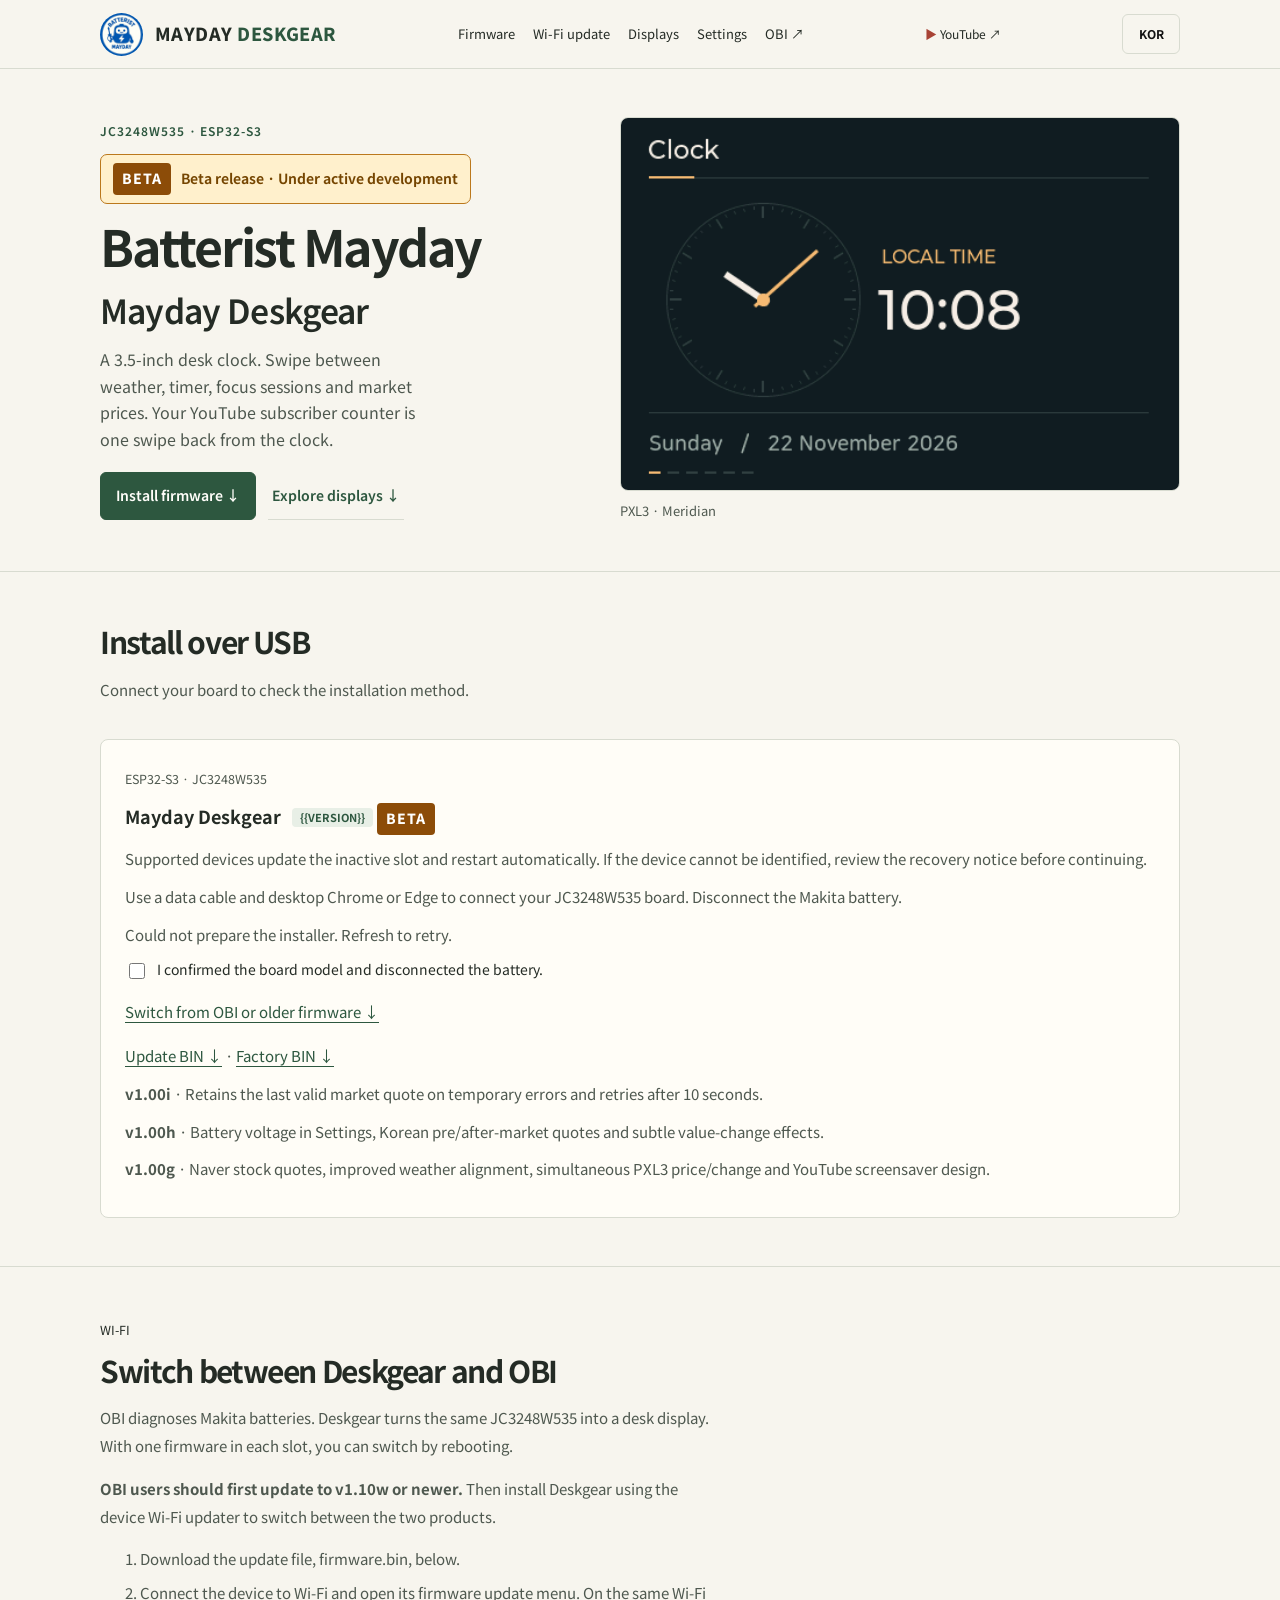
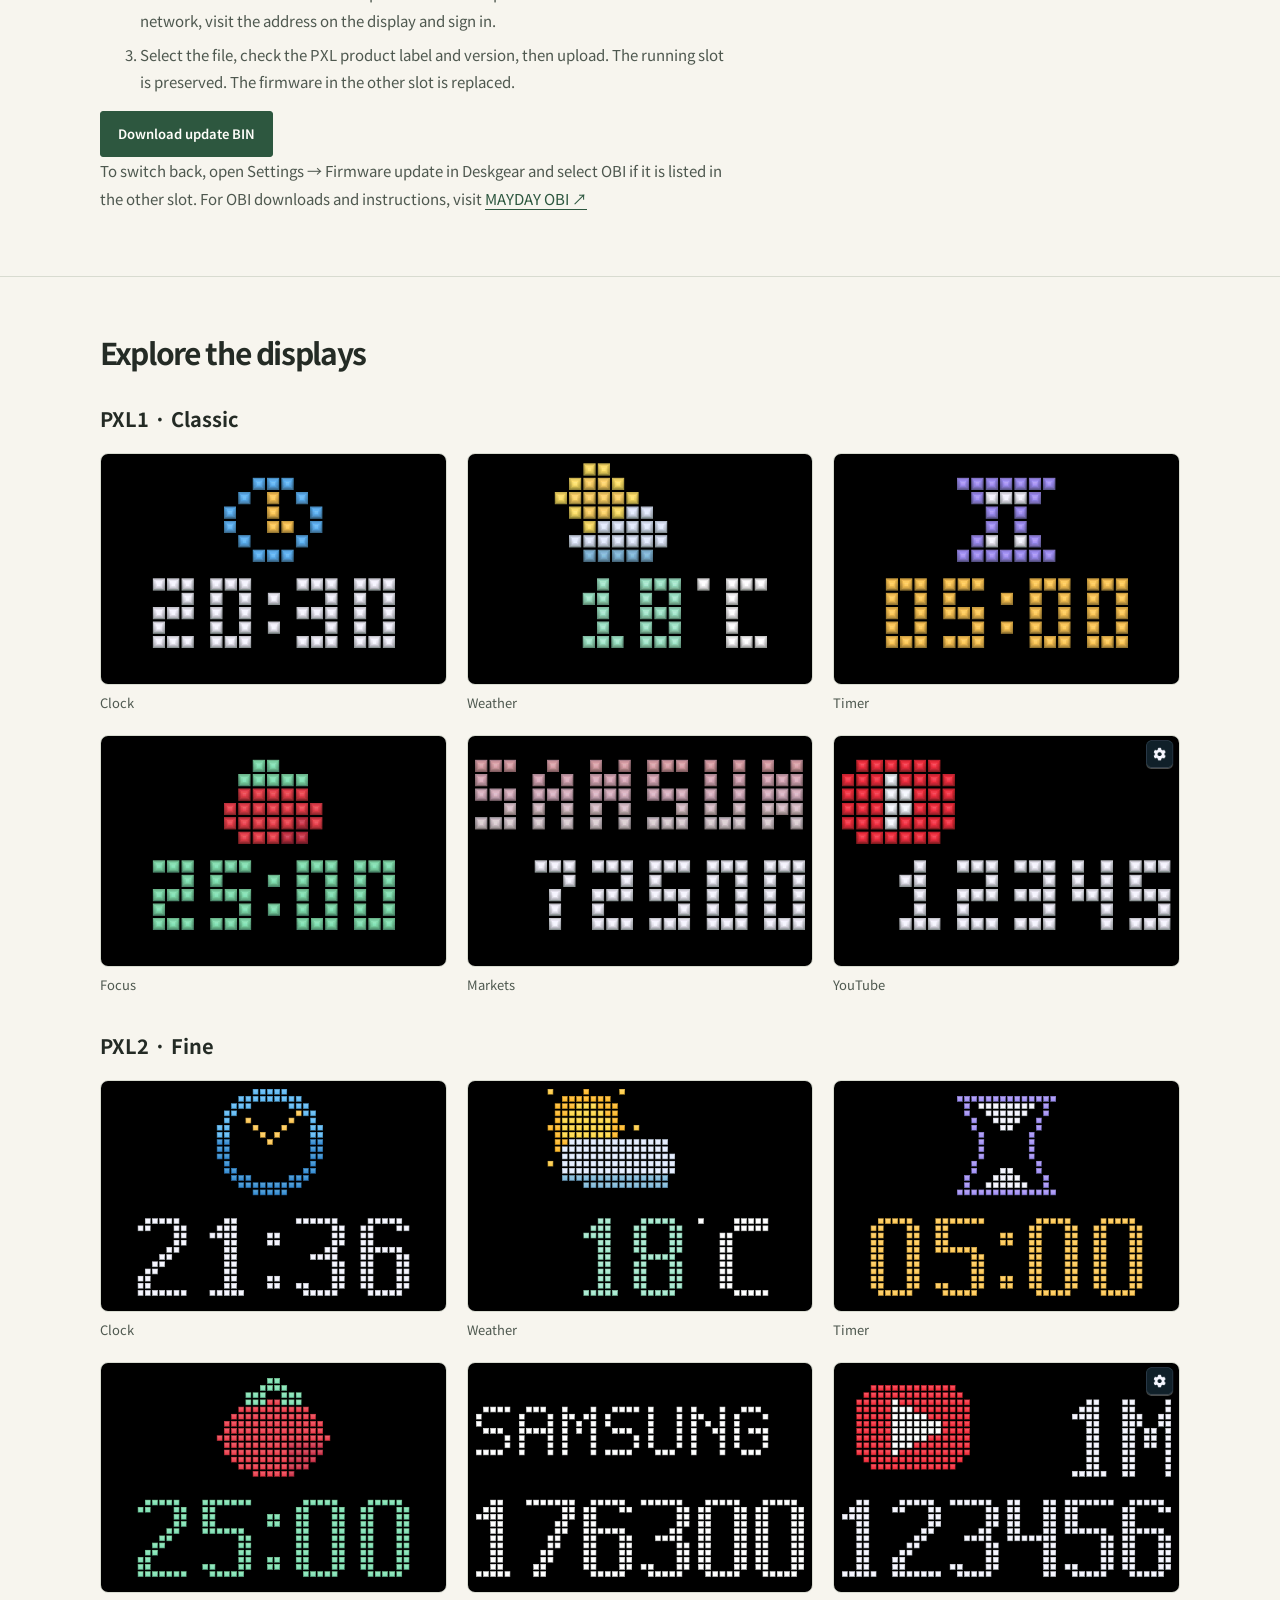
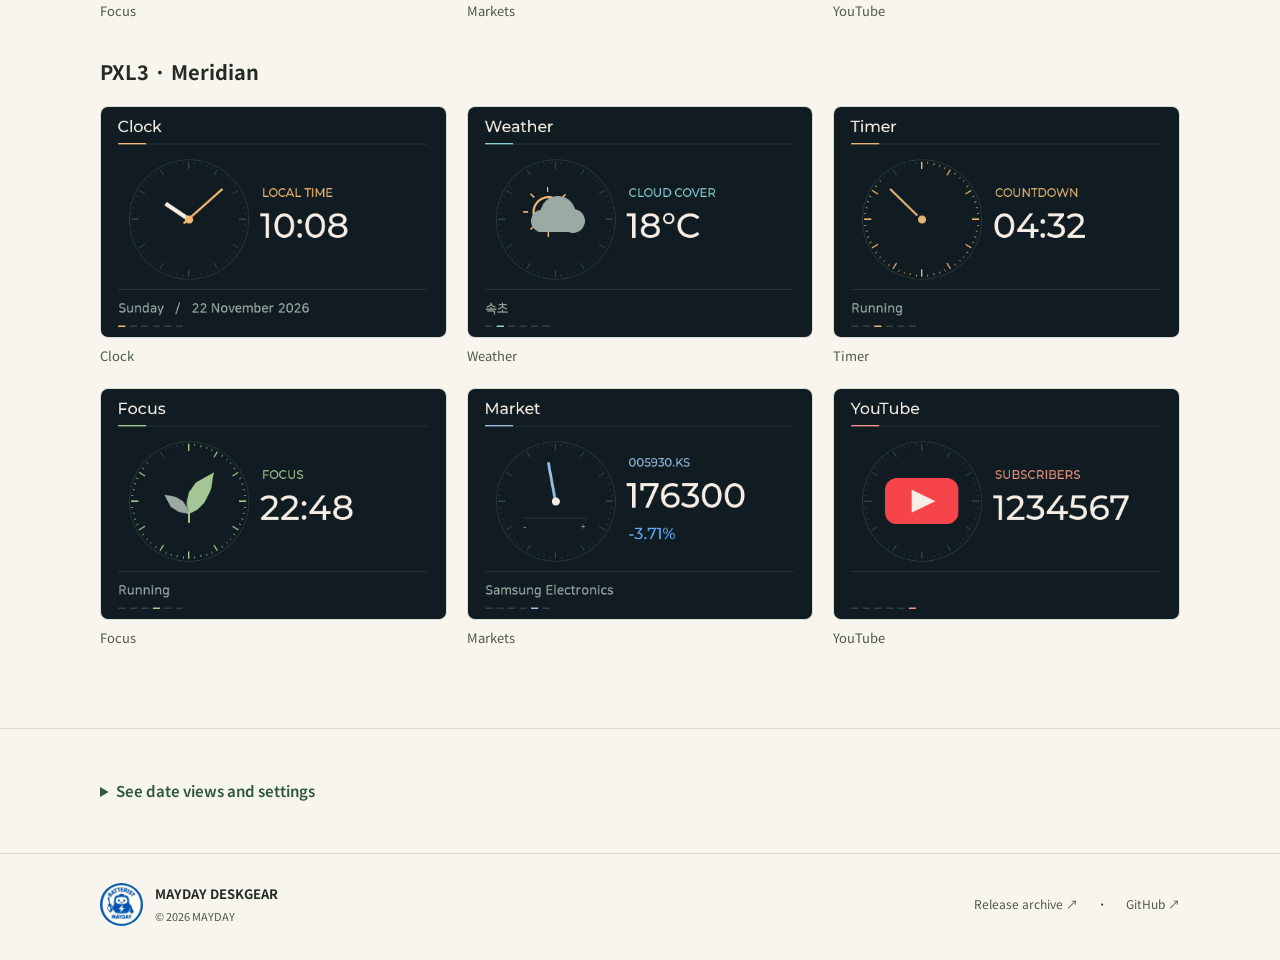
==== commit 352159ab: "Release Deskgear v1.00i with resilient market quote refresh" ====
--- a/site/en/index.html
+++ b/site/en/index.html
@@ -1 +1 @@
-<!doctype html><html lang="en"><meta charset="utf-8"><meta name="viewport" content="width=device-width,initial-scale=1"><title>Mayday Deskgear · Firmware</title><link rel="icon" type="image/jpeg" href="../assets/batterist-mayday-logo.jpg"><meta name="theme-color" content="#f7f5ee"><link rel="stylesheet" href="../assets/obi-styles.css"><link rel="stylesheet" href="../assets/obi-workbench.css"><link rel="stylesheet" href="../assets/deskgear-theme.css?v=20261124"><link rel="stylesheet" href="../assets/beta.css"><body class="workbench-design"><header class="site-header"><div class="container nav-bar"><a href="#top" class="wordmark" aria-label="MAYDAY Deskgear home"><img src="../assets/batterist-mayday-logo.jpg" alt="Batterist Mayday logo" class="brand-logo" width="48" height="48"><span>MAYDAY<span class="brand-accent"> DESKGEAR</span></span></a><nav class="nav-links" aria-label="Main navigation"><a href="#update">Firmware</a><a href="#wifi">Wi-Fi update</a><a href="#screens">Displays</a><a href="#settings">Settings</a><a href="https://maydaycom.github.io/mayday-obi/en/">OBI ↗</a></nav><a href="https://www.youtube.com/@batterist_mayday" target="_blank" rel="noopener noreferrer" class="nav-youtube"><span class="play-symbol">▶</span> YouTube ↗</a><a class="nav-language" href="../" lang="ko" hreflang="ko">KOR</a></div><nav class="mobile-section-nav container" aria-label="Quick navigation"><a href="#update">Firmware</a><a href="#wifi">Wi-Fi update</a><a href="#screens">Displays</a><a href="#settings">Settings</a><a href="https://maydaycom.github.io/mayday-obi/en/">OBI ↗</a></nav></header><main id="top"><section class="hero container"><div class="hero-copy"><small>JC3248W535 · ESP32-S3</small><div class="beta-banner"><strong>BETA</strong><span>Beta release · Under active development</span></div><h1>Batterist Mayday</h1><p class="hero-product">Mayday Deskgear</p><p class="hero-subtitle">A 3.5-inch desk clock. Swipe between weather, timer, focus sessions and market prices. Your YouTube subscriber counter is one swipe back from the clock.</p><div class="hero-cta"><a class="btn btn-primary" href="#update">Install firmware ↓</a><a class="btn btn-secondary" href="#screens">Explore displays ↓</a></div></div><div class="hero-visual"><figure class="hero-product-photo"><img src="../assets/meridian.png" width="480" height="320" alt="PXL3 Meridian clock face"><figcaption>PXL3 · Meridian</figcaption></figure></div></section><section id="update" class="section"><div class="container install"><div class="section-heading"><h2>Install over USB</h2><p>Connect your board to check the installation method.</p></div><article class="release-main"><small>ESP32-S3 · JC3248W535</small><h3>Mayday Deskgear <span class="release-version">{{VERSION}}</span> <span class="beta-badge">BETA</span></h3><p>Supported devices update the inactive slot and restart automatically. If the device cannot be identified, review the recovery notice before continuing.</p><p>Use a data cable and desktop Chrome or Edge to connect your JC3248W535 board. Disconnect the Makita battery.</p><p id="usb-status" role="status">Preparing the installer.</p><label class="install-confirm"><input id="board-ok" type="checkbox"> I confirmed the board model and disconnected the battery.</label><div class="install-actions"><esp-web-install-button><button class="btn btn-primary" slot="activate" id="usb-go" disabled>Install firmware via USB</button></esp-web-install-button> <a href="#wifi">Switch from OBI or older firmware ↓</a></div><p><a download href="../firmware/firmware.bin">Update BIN ↓</a> · <a download href="../firmware/firmware.factory.bin">Factory BIN ↓</a></p><p><strong>v1.00h</strong> · Battery voltage in Settings, Korean pre/after-market quotes and subtle value-change effects.</p><p><strong>v1.00g</strong> · Naver stock quotes, improved weather alignment, simultaneous PXL3 price/change and YouTube screensaver design.</p></article></div></section><section id="wifi" class="section"><div class="container"><small>WI-FI</small><h2>Switch between Deskgear and OBI</h2><p>OBI diagnoses Makita batteries. Deskgear turns the same JC3248W535 into a desk display. With one firmware in each slot, you can switch by rebooting.</p><p><strong>OBI users should first update to v1.10w or newer.</strong> Then install Deskgear using the device Wi-Fi updater to switch between the two products.</p><ol><li>Download the update file, firmware.bin, below.</li><li>Connect the device to Wi-Fi and open its firmware update menu. On the same Wi-Fi network, visit the address on the display and sign in.</li><li>Select the file, check the PXL product label and version, then upload. The running slot is preserved. The firmware in the other slot is replaced.</li></ol><a class="btn btn-primary" download href="../firmware/firmware.bin">Download update BIN</a><p>To switch back, open Settings → Firmware update in Deskgear and select OBI if it is listed in the other slot. For OBI downloads and instructions, visit <a href="https://maydaycom.github.io/mayday-obi/en/">MAYDAY OBI ↗</a></p></div></section><section id="screens" class="section"><div class="container"><h2>Explore the displays</h2><h3 id="pxl1">PXL1 · Classic</h3><div class="gallery"><figure><a href="../assets/pxl1-clock.png"><img loading="lazy" width="480" height="320" src="../assets/pxl1-clock.png" alt="PXL1 · Classic · Clock"></a><figcaption>Clock</figcaption></figure><figure><a href="../assets/pxl1-weather.png"><img loading="lazy" width="480" height="320" src="../assets/pxl1-weather.png" alt="PXL1 · Classic · Weather"></a><figcaption>Weather</figcaption></figure><figure><a href="../assets/pxl1-timer.png"><img loading="lazy" width="480" height="320" src="../assets/pxl1-timer.png" alt="PXL1 · Classic · Timer"></a><figcaption>Timer</figcaption></figure><figure><a href="../assets/pxl1-pomodoro.png"><img loading="lazy" width="480" height="320" src="../assets/pxl1-pomodoro.png" alt="PXL1 · Classic · Focus"></a><figcaption>Focus</figcaption></figure><figure><a href="../assets/pxl1-market.png"><img loading="lazy" width="480" height="320" src="../assets/pxl1-market.png" alt="PXL1 · Classic · Markets"></a><figcaption>Markets</figcaption></figure><figure><a href="../assets/pxl1-youtube.png"><img loading="lazy" width="480" height="320" src="../assets/pxl1-youtube.png" alt="PXL1 · Classic · YouTube"></a><figcaption>YouTube</figcaption></figure></div><h3 id="pxl2">PXL2 · Fine</h3><div class="gallery"><figure><a href="../assets/pxl2-clock.png"><img loading="lazy" width="480" height="320" src="../assets/pxl2-clock.png" alt="PXL2 · Fine · Clock"></a><figcaption>Clock</figcaption></figure><figure><a href="../assets/pxl2-weather.png"><img loading="lazy" width="480" height="320" src="../assets/pxl2-weather.png" alt="PXL2 · Fine · Weather"></a><figcaption>Weather</figcaption></figure><figure><a href="../assets/pxl2-timer.png"><img loading="lazy" width="480" height="320" src="../assets/pxl2-timer.png" alt="PXL2 · Fine · Timer"></a><figcaption>Timer</figcaption></figure><figure><a href="../assets/pxl2-pomodoro.png"><img loading="lazy" width="480" height="320" src="../assets/pxl2-pomodoro.png" alt="PXL2 · Fine · Focus"></a><figcaption>Focus</figcaption></figure><figure><a href="../assets/pxl2-market.png"><img loading="lazy" width="480" height="320" src="../assets/pxl2-market.png" alt="PXL2 · Fine · Markets"></a><figcaption>Markets</figcaption></figure><figure><a href="../assets/pxl2-youtube.png"><img loading="lazy" width="480" height="320" src="../assets/pxl2-youtube.png" alt="PXL2 · Fine · YouTube"></a><figcaption>YouTube</figcaption></figure></div><h3 id="pxl3">PXL3 · Meridian</h3><div class="gallery"><figure><a href="../assets/pxl3-clock.png"><img loading="lazy" width="480" height="320" src="../assets/pxl3-clock.png" alt="PXL3 · Meridian · Clock"></a><figcaption>Clock</figcaption></figure><figure><a href="../assets/pxl3-weather.png"><img loading="lazy" width="480" height="320" src="../assets/pxl3-weather.png" alt="PXL3 · Meridian · Weather"></a><figcaption>Weather</figcaption></figure><figure><a href="../assets/pxl3-timer.png"><img loading="lazy" width="480" height="320" src="../assets/pxl3-timer.png" alt="PXL3 · Meridian · Timer"></a><figcaption>Timer</figcaption></figure><figure><a href="../assets/pxl3-pomodoro.png"><img loading="lazy" width="480" height="320" src="../assets/pxl3-pomodoro.png" alt="PXL3 · Meridian · Focus"></a><figcaption>Focus</figcaption></figure><figure><a href="../assets/pxl3-market.png"><img loading="lazy" width="480" height="320" src="../assets/pxl3-market.png" alt="PXL3 · Meridian · Markets"></a><figcaption>Markets</figcaption></figure><figure><a href="../assets/pxl3-youtube.png"><img loading="lazy" width="480" height="320" src="../assets/pxl3-youtube.png" alt="PXL3 · Meridian · YouTube"></a><figcaption>YouTube</figcaption></figure></div></div></section><section id="settings" class="section"><div class="container"><details class="more"><summary>See date views and settings</summary><div class="gallery"><figure><a href="../assets/pxl1-calendar.png"><img loading="lazy" width="480" height="320" src="../assets/pxl1-calendar.png" alt="PXL1 with date"></a><figcaption>PXL1 with date</figcaption></figure><figure><a href="../assets/pxl2-calendar.png"><img loading="lazy" width="480" height="320" src="../assets/pxl2-calendar.png" alt="PXL2 with date"></a><figcaption>PXL2 with date</figcaption></figure><figure><a href="../assets/settings-menu.png"><img loading="lazy" width="480" height="320" src="../assets/settings-menu.png" alt="Settings"></a><figcaption>Settings</figcaption></figure><figure><a href="../assets/settings-styles.png"><img loading="lazy" width="480" height="320" src="../assets/settings-styles.png" alt="Display styles"></a><figcaption>Display styles</figcaption></figure><figure><a href="../assets/settings-timer1.png"><img loading="lazy" width="480" height="320" src="../assets/settings-timer1.png" alt="PXL1 timer settings"></a><figcaption>PXL1 timer settings</figcaption></figure><figure><a href="../assets/settings-timer2.png"><img loading="lazy" width="480" height="320" src="../assets/settings-timer2.png" alt="PXL2 timer settings"></a><figcaption>PXL2 timer settings</figcaption></figure><figure><a href="../assets/settings-timer3.png"><img loading="lazy" width="480" height="320" src="../assets/settings-timer3.png" alt="PXL3 timer settings"></a><figcaption>PXL3 timer settings</figcaption></figure><figure><a href="../assets/settings-market3.png"><img loading="lazy" width="480" height="320" src="../assets/settings-market3.png" alt="PXL3 market settings"></a><figcaption>PXL3 market settings</figcaption></figure><figure><a href="../assets/pxl3-screensaver.png"><img loading="lazy" width="480" height="320" src="../assets/pxl3-screensaver.png" alt="PXL3 YouTube screensaver"></a><figcaption>PXL3 screensaver</figcaption></figure></div><p><a href="../settings-demo.html?lang=en">Try the six settings screens (simulated) →</a></p></details></div></section></main><footer class="site-footer"><div class="container footer-line"><div class="footer-brand"><img src="../assets/batterist-mayday-logo.jpg" alt="Batterist Mayday logo" class="footer-brand-logo" width="46" height="46" loading="lazy"><span class="footer-brand-text"><strong>MAYDAY DESKGEAR</strong><span>© 2026 MAYDAY</span></span></div><div class="footer-links"><a href="https://github.com/MayDayCom/mayday-deskgear/releases">Release archive ↗</a> · <a href="https://github.com/MayDayCom/mayday-deskgear">GitHub ↗</a></div></div></footer><script type="module" src="../assets/deskgear-install.js"></script></body></html>
+<!doctype html><html lang="en"><meta charset="utf-8"><meta name="viewport" content="width=device-width,initial-scale=1"><title>Mayday Deskgear · Firmware</title><link rel="icon" type="image/jpeg" href="../assets/batterist-mayday-logo.jpg"><meta name="theme-color" content="#f7f5ee"><link rel="stylesheet" href="../assets/obi-styles.css"><link rel="stylesheet" href="../assets/obi-workbench.css"><link rel="stylesheet" href="../assets/deskgear-theme.css?v=20261124"><link rel="stylesheet" href="../assets/beta.css"><body class="workbench-design"><header class="site-header"><div class="container nav-bar"><a href="#top" class="wordmark" aria-label="MAYDAY Deskgear home"><img src="../assets/batterist-mayday-logo.jpg" alt="Batterist Mayday logo" class="brand-logo" width="48" height="48"><span>MAYDAY<span class="brand-accent"> DESKGEAR</span></span></a><nav class="nav-links" aria-label="Main navigation"><a href="#update">Firmware</a><a href="#wifi">Wi-Fi update</a><a href="#screens">Displays</a><a href="#settings">Settings</a><a href="https://maydaycom.github.io/mayday-obi/en/">OBI ↗</a></nav><a href="https://www.youtube.com/@batterist_mayday" target="_blank" rel="noopener noreferrer" class="nav-youtube"><span class="play-symbol">▶</span> YouTube ↗</a><a class="nav-language" href="../" lang="ko" hreflang="ko">KOR</a></div><nav class="mobile-section-nav container" aria-label="Quick navigation"><a href="#update">Firmware</a><a href="#wifi">Wi-Fi update</a><a href="#screens">Displays</a><a href="#settings">Settings</a><a href="https://maydaycom.github.io/mayday-obi/en/">OBI ↗</a></nav></header><main id="top"><section class="hero container"><div class="hero-copy"><small>JC3248W535 · ESP32-S3</small><div class="beta-banner"><strong>BETA</strong><span>Beta release · Under active development</span></div><h1>Batterist Mayday</h1><p class="hero-product">Mayday Deskgear</p><p class="hero-subtitle">A 3.5-inch desk clock. Swipe between weather, timer, focus sessions and market prices. Your YouTube subscriber counter is one swipe back from the clock.</p><div class="hero-cta"><a class="btn btn-primary" href="#update">Install firmware ↓</a><a class="btn btn-secondary" href="#screens">Explore displays ↓</a></div></div><div class="hero-visual"><figure class="hero-product-photo"><img src="../assets/meridian.png" width="480" height="320" alt="PXL3 Meridian clock face"><figcaption>PXL3 · Meridian</figcaption></figure></div></section><section id="update" class="section"><div class="container install"><div class="section-heading"><h2>Install over USB</h2><p>Connect your board to check the installation method.</p></div><article class="release-main"><small>ESP32-S3 · JC3248W535</small><h3>Mayday Deskgear <span class="release-version">{{VERSION}}</span> <span class="beta-badge">BETA</span></h3><p>Supported devices update the inactive slot and restart automatically. If the device cannot be identified, review the recovery notice before continuing.</p><p>Use a data cable and desktop Chrome or Edge to connect your JC3248W535 board. Disconnect the Makita battery.</p><p id="usb-status" role="status">Preparing the installer.</p><label class="install-confirm"><input id="board-ok" type="checkbox"> I confirmed the board model and disconnected the battery.</label><div class="install-actions"><esp-web-install-button><button class="btn btn-primary" slot="activate" id="usb-go" disabled>Install firmware via USB</button></esp-web-install-button> <a href="#wifi">Switch from OBI or older firmware ↓</a></div><p><a download href="../firmware/firmware.bin">Update BIN ↓</a> · <a download href="../firmware/firmware.factory.bin">Factory BIN ↓</a></p><p><strong>v1.00i</strong> · Retains the last valid market quote on temporary errors and retries after 10 seconds.</p><p><strong>v1.00h</strong> · Battery voltage in Settings, Korean pre/after-market quotes and subtle value-change effects.</p><p><strong>v1.00g</strong> · Naver stock quotes, improved weather alignment, simultaneous PXL3 price/change and YouTube screensaver design.</p></article></div></section><section id="wifi" class="section"><div class="container"><small>WI-FI</small><h2>Switch between Deskgear and OBI</h2><p>OBI diagnoses Makita batteries. Deskgear turns the same JC3248W535 into a desk display. With one firmware in each slot, you can switch by rebooting.</p><p><strong>OBI users should first update to v1.10w or newer.</strong> Then install Deskgear using the device Wi-Fi updater to switch between the two products.</p><ol><li>Download the update file, firmware.bin, below.</li><li>Connect the device to Wi-Fi and open its firmware update menu. On the same Wi-Fi network, visit the address on the display and sign in.</li><li>Select the file, check the PXL product label and version, then upload. The running slot is preserved. The firmware in the other slot is replaced.</li></ol><a class="btn btn-primary" download href="../firmware/firmware.bin">Download update BIN</a><p>To switch back, open Settings → Firmware update in Deskgear and select OBI if it is listed in the other slot. For OBI downloads and instructions, visit <a href="https://maydaycom.github.io/mayday-obi/en/">MAYDAY OBI ↗</a></p></div></section><section id="screens" class="section"><div class="container"><h2>Explore the displays</h2><h3 id="pxl1">PXL1 · Classic</h3><div class="gallery"><figure><a href="../assets/pxl1-clock.png"><img loading="lazy" width="480" height="320" src="../assets/pxl1-clock.png" alt="PXL1 · Classic · Clock"></a><figcaption>Clock</figcaption></figure><figure><a href="../assets/pxl1-weather.png"><img loading="lazy" width="480" height="320" src="../assets/pxl1-weather.png" alt="PXL1 · Classic · Weather"></a><figcaption>Weather</figcaption></figure><figure><a href="../assets/pxl1-timer.png"><img loading="lazy" width="480" height="320" src="../assets/pxl1-timer.png" alt="PXL1 · Classic · Timer"></a><figcaption>Timer</figcaption></figure><figure><a href="../assets/pxl1-pomodoro.png"><img loading="lazy" width="480" height="320" src="../assets/pxl1-pomodoro.png" alt="PXL1 · Classic · Focus"></a><figcaption>Focus</figcaption></figure><figure><a href="../assets/pxl1-market.png"><img loading="lazy" width="480" height="320" src="../assets/pxl1-market.png" alt="PXL1 · Classic · Markets"></a><figcaption>Markets</figcaption></figure><figure><a href="../assets/pxl1-youtube.png"><img loading="lazy" width="480" height="320" src="../assets/pxl1-youtube.png" alt="PXL1 · Classic · YouTube"></a><figcaption>YouTube</figcaption></figure></div><h3 id="pxl2">PXL2 · Fine</h3><div class="gallery"><figure><a href="../assets/pxl2-clock.png"><img loading="lazy" width="480" height="320" src="../assets/pxl2-clock.png" alt="PXL2 · Fine · Clock"></a><figcaption>Clock</figcaption></figure><figure><a href="../assets/pxl2-weather.png"><img loading="lazy" width="480" height="320" src="../assets/pxl2-weather.png" alt="PXL2 · Fine · Weather"></a><figcaption>Weather</figcaption></figure><figure><a href="../assets/pxl2-timer.png"><img loading="lazy" width="480" height="320" src="../assets/pxl2-timer.png" alt="PXL2 · Fine · Timer"></a><figcaption>Timer</figcaption></figure><figure><a href="../assets/pxl2-pomodoro.png"><img loading="lazy" width="480" height="320" src="../assets/pxl2-pomodoro.png" alt="PXL2 · Fine · Focus"></a><figcaption>Focus</figcaption></figure><figure><a href="../assets/pxl2-market.png"><img loading="lazy" width="480" height="320" src="../assets/pxl2-market.png" alt="PXL2 · Fine · Markets"></a><figcaption>Markets</figcaption></figure><figure><a href="../assets/pxl2-youtube.png"><img loading="lazy" width="480" height="320" src="../assets/pxl2-youtube.png" alt="PXL2 · Fine · YouTube"></a><figcaption>YouTube</figcaption></figure></div><h3 id="pxl3">PXL3 · Meridian</h3><div class="gallery"><figure><a href="../assets/pxl3-clock.png"><img loading="lazy" width="480" height="320" src="../assets/pxl3-clock.png" alt="PXL3 · Meridian · Clock"></a><figcaption>Clock</figcaption></figure><figure><a href="../assets/pxl3-weather.png"><img loading="lazy" width="480" height="320" src="../assets/pxl3-weather.png" alt="PXL3 · Meridian · Weather"></a><figcaption>Weather</figcaption></figure><figure><a href="../assets/pxl3-timer.png"><img loading="lazy" width="480" height="320" src="../assets/pxl3-timer.png" alt="PXL3 · Meridian · Timer"></a><figcaption>Timer</figcaption></figure><figure><a href="../assets/pxl3-pomodoro.png"><img loading="lazy" width="480" height="320" src="../assets/pxl3-pomodoro.png" alt="PXL3 · Meridian · Focus"></a><figcaption>Focus</figcaption></figure><figure><a href="../assets/pxl3-market.png"><img loading="lazy" width="480" height="320" src="../assets/pxl3-market.png" alt="PXL3 · Meridian · Markets"></a><figcaption>Markets</figcaption></figure><figure><a href="../assets/pxl3-youtube.png"><img loading="lazy" width="480" height="320" src="../assets/pxl3-youtube.png" alt="PXL3 · Meridian · YouTube"></a><figcaption>YouTube</figcaption></figure></div></div></section><section id="settings" class="section"><div class="container"><details class="more"><summary>See date views and settings</summary><div class="gallery"><figure><a href="../assets/pxl1-calendar.png"><img loading="lazy" width="480" height="320" src="../assets/pxl1-calendar.png" alt="PXL1 with date"></a><figcaption>PXL1 with date</figcaption></figure><figure><a href="../assets/pxl2-calendar.png"><img loading="lazy" width="480" height="320" src="../assets/pxl2-calendar.png" alt="PXL2 with date"></a><figcaption>PXL2 with date</figcaption></figure><figure><a href="../assets/settings-menu.png"><img loading="lazy" width="480" height="320" src="../assets/settings-menu.png" alt="Settings"></a><figcaption>Settings</figcaption></figure><figure><a href="../assets/settings-styles.png"><img loading="lazy" width="480" height="320" src="../assets/settings-styles.png" alt="Display styles"></a><figcaption>Display styles</figcaption></figure><figure><a href="../assets/settings-timer1.png"><img loading="lazy" width="480" height="320" src="../assets/settings-timer1.png" alt="PXL1 timer settings"></a><figcaption>PXL1 timer settings</figcaption></figure><figure><a href="../assets/settings-timer2.png"><img loading="lazy" width="480" height="320" src="../assets/settings-timer2.png" alt="PXL2 timer settings"></a><figcaption>PXL2 timer settings</figcaption></figure><figure><a href="../assets/settings-timer3.png"><img loading="lazy" width="480" height="320" src="../assets/settings-timer3.png" alt="PXL3 timer settings"></a><figcaption>PXL3 timer settings</figcaption></figure><figure><a href="../assets/settings-market3.png"><img loading="lazy" width="480" height="320" src="../assets/settings-market3.png" alt="PXL3 market settings"></a><figcaption>PXL3 market settings</figcaption></figure><figure><a href="../assets/pxl3-screensaver.png"><img loading="lazy" width="480" height="320" src="../assets/pxl3-screensaver.png" alt="PXL3 YouTube screensaver"></a><figcaption>PXL3 screensaver</figcaption></figure></div><p><a href="../settings-demo.html?lang=en">Try the six settings screens (simulated) →</a></p></details></div></section></main><footer class="site-footer"><div class="container footer-line"><div class="footer-brand"><img src="../assets/batterist-mayday-logo.jpg" alt="Batterist Mayday logo" class="footer-brand-logo" width="46" height="46" loading="lazy"><span class="footer-brand-text"><strong>MAYDAY DESKGEAR</strong><span>© 2026 MAYDAY</span></span></div><div class="footer-links"><a href="https://github.com/MayDayCom/mayday-deskgear/releases">Release archive ↗</a> · <a href="https://github.com/MayDayCom/mayday-deskgear">GitHub ↗</a></div></div></footer><script type="module" src="../assets/deskgear-install.js"></script></body></html>
